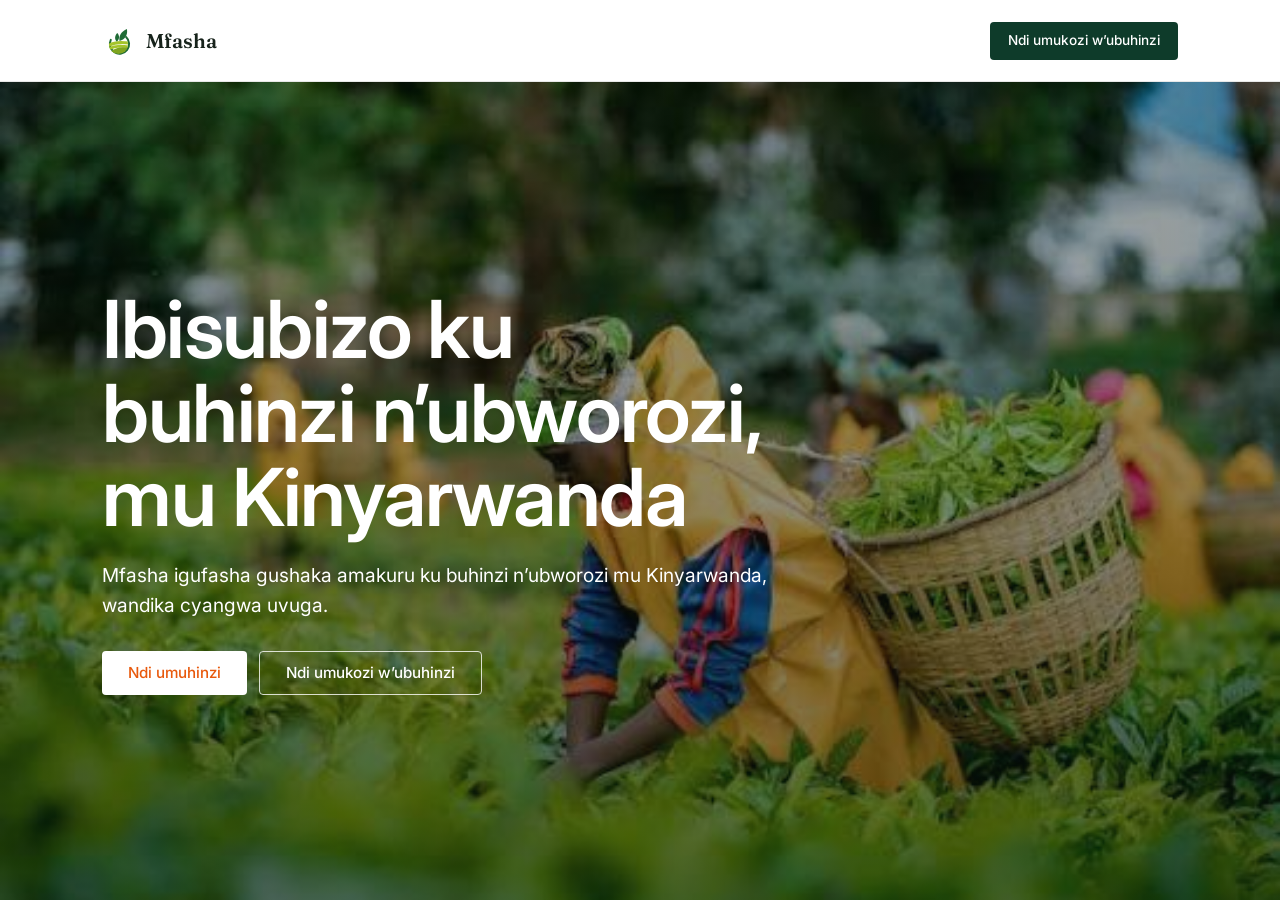
==== frontend/index.html @ 52a02fc7 "updating the ui for the app" ====
<!doctype html>
<html lang="rw">
<head>
<meta charset="utf-8">
<meta name="viewport" content="width=device-width, initial-scale=1, viewport-fit=cover">
<meta name="description" content="Mfasha igufasha gushaka amakuru ku buhinzi n’ubworozi mu Kinyarwanda, wandika cyangwa uvuga.">
<meta name="theme-color" content="#ffffff">
<title>Mfasha – Murakaza neza</title>
<link rel="icon" href="data:image/svg+xml,%3Csvg xmlns='http://www.w3.org/2000/svg' viewBox='0 0 64 64'%3E%3Crect width='64' height='64' rx='14' fill='%232E7D32'/%3E%3Cpath d='M32 14c-8 8-8 20 0 30 8-10 8-22 0-30z' fill='%23fff'/%3E%3C/svg%3E">
<link rel="preconnect" href="https://fonts.googleapis.com">
<link rel="preconnect" href="https://fonts.gstatic.com" crossorigin>
<link href="https://fonts.googleapis.com/css2?family=Fraunces:opsz,wght@9..144,500;9..144,600&family=Inter:wght@400;500;600&display=swap" rel="stylesheet">
<style>
  :root { --green: #1F6B35; --dark: #0E3B2A; --ink: #17231B; --serif: Fraunces, Georgia, serif; }
  *, *::before, *::after { box-sizing: border-box; }
  html, body { height: 100%; margin: 0; }
  body { display: flex; flex-direction: column; color: var(--ink); font: 400 16px/1.6 Inter, system-ui, -apple-system, "Segoe UI", Arial, sans-serif; -webkit-font-smoothing: antialiased; }
  a { color: inherit; text-decoration: none; }
  p, h1 { margin: 0; }
  :focus-visible { outline: 2px solid #A4C42B; outline-offset: 3px; }

  .nav { flex: none; height: 82px; padding: 0 clamp(20px, 8vw, 108px); display: flex; align-items: center; justify-content: space-between; gap: 16px; background: #fff; border-bottom: 1px solid #E8E8E8; }
  .brand { display: flex; align-items: center; gap: 10px; font-family: var(--serif); font-size: 1.25rem; font-weight: 600; }
  .brand svg { width: 34px; height: 34px; }
  .nav-btn { display: inline-flex; align-items: center; height: 38px; padding: 0 18px; border-radius: 4px; background: var(--dark); color: #fff; font-size: .85rem; font-weight: 500; transition: background .2s; }
  .nav-btn:hover { background: #0a2c1f; }

  .hero { flex: 1; min-height: 480px; display: flex; flex-direction: column; justify-content: center; padding: 40px clamp(20px, 8vw, 108px); color: #fff;
    background: linear-gradient(rgba(8, 20, 12, .35), rgba(8, 20, 12, .55)), #1d3a28 url(img/tea-picker.png) center 35% / cover no-repeat; }
  .hero h1 { max-width: 11em; font-size: clamp(2.6rem, 6.4vw, 5rem); font-weight: 600; line-height: 1.05; letter-spacing: -.02em; text-wrap: balance; }
  .hero p { max-width: 36em; margin-top: 22px; font-size: clamp(1rem, 1.6vw, 1.2rem); line-height: 1.55; }
  .cta { margin-top: 30px; display: flex; flex-wrap: wrap; gap: 12px; }
  .btn { display: inline-flex; align-items: center; height: 44px; padding: 0 26px; border-radius: 4px; font-size: .95rem; font-weight: 500; transition: background .2s, color .2s; }
  .btn.white { background: #fff; color: #E8590C; }
  .btn.white:hover { background: #fff3ea; }
  .btn.line { border: 1px solid rgba(255, 255, 255, .8); color: #fff; }
  .btn.line:hover { background: rgba(255, 255, 255, .15); }
  @media (max-width: 560px) { .nav { height: 68px; } .hero { min-height: 420px; } }
</style>
</head>
<body>
<noscript><p style="padding:12px;text-align:center;background:#FEF3C7">Mfasha ikenera JavaScript kugira ngo ikore.</p></noscript>

<header class="nav">
  <a class="brand" href="index.html" aria-label="Mfasha, urupapuro rwa mbere"><svg viewBox="0 0 120 120" aria-hidden="true"><use href="#logo-mark"/></svg><span translate="no">Mfasha</span></a>
  <a class="nav-btn" href="officer.html">Ndi umukozi w’ubuhinzi</a>
</header>

<main class="hero">
  <h1>Ibisubizo ku buhinzi n’ubworozi, mu Kinyarwanda</h1>
  <p>Mfasha igufasha gushaka amakuru ku buhinzi n’ubworozi mu Kinyarwanda, wandika cyangwa uvuga.</p>
  <div class="cta">
    <a class="btn white" href="chat.html">Ndi umuhinzi</a>
    <a class="btn line" href="officer.html">Ndi umukozi w’ubuhinzi</a>
  </div>
</main>

<svg width="0" height="0" style="position:absolute" aria-hidden="true" focusable="false">
  <defs>
    <symbol id="logo-mark" viewBox="0 0 120 120">
      <clipPath id="lg-clip"><circle cx="58" cy="72" r="34"/></clipPath>
      <path d="M31 56a34 34 0 1 0 54 -10" fill="none" stroke="#1F6B35" stroke-width="7" stroke-linecap="round"/>
      <g clip-path="url(#lg-clip)">
        <path d="M24 70q22-14 70-8v10q-40-6-70 8z" fill="#A4C42B"/>
        <path d="M24 82q26-14 70-6v10q-42-8-70 8z" fill="#A4C42B"/>
        <path d="M30 98q24-22 64-14v26H30z" fill="#7FA51F"/>
      </g>
      <path d="M52 62C44 56 44 42 54 32c9 9 8 24-2 30z" fill="#1F6B35"/>
      <path d="M62 60C58 44 68 26 88 18c4 22-8 38-26 42z" fill="#1F6B35"/>
    </symbol>
  </defs>
</svg>
</body>
</html>
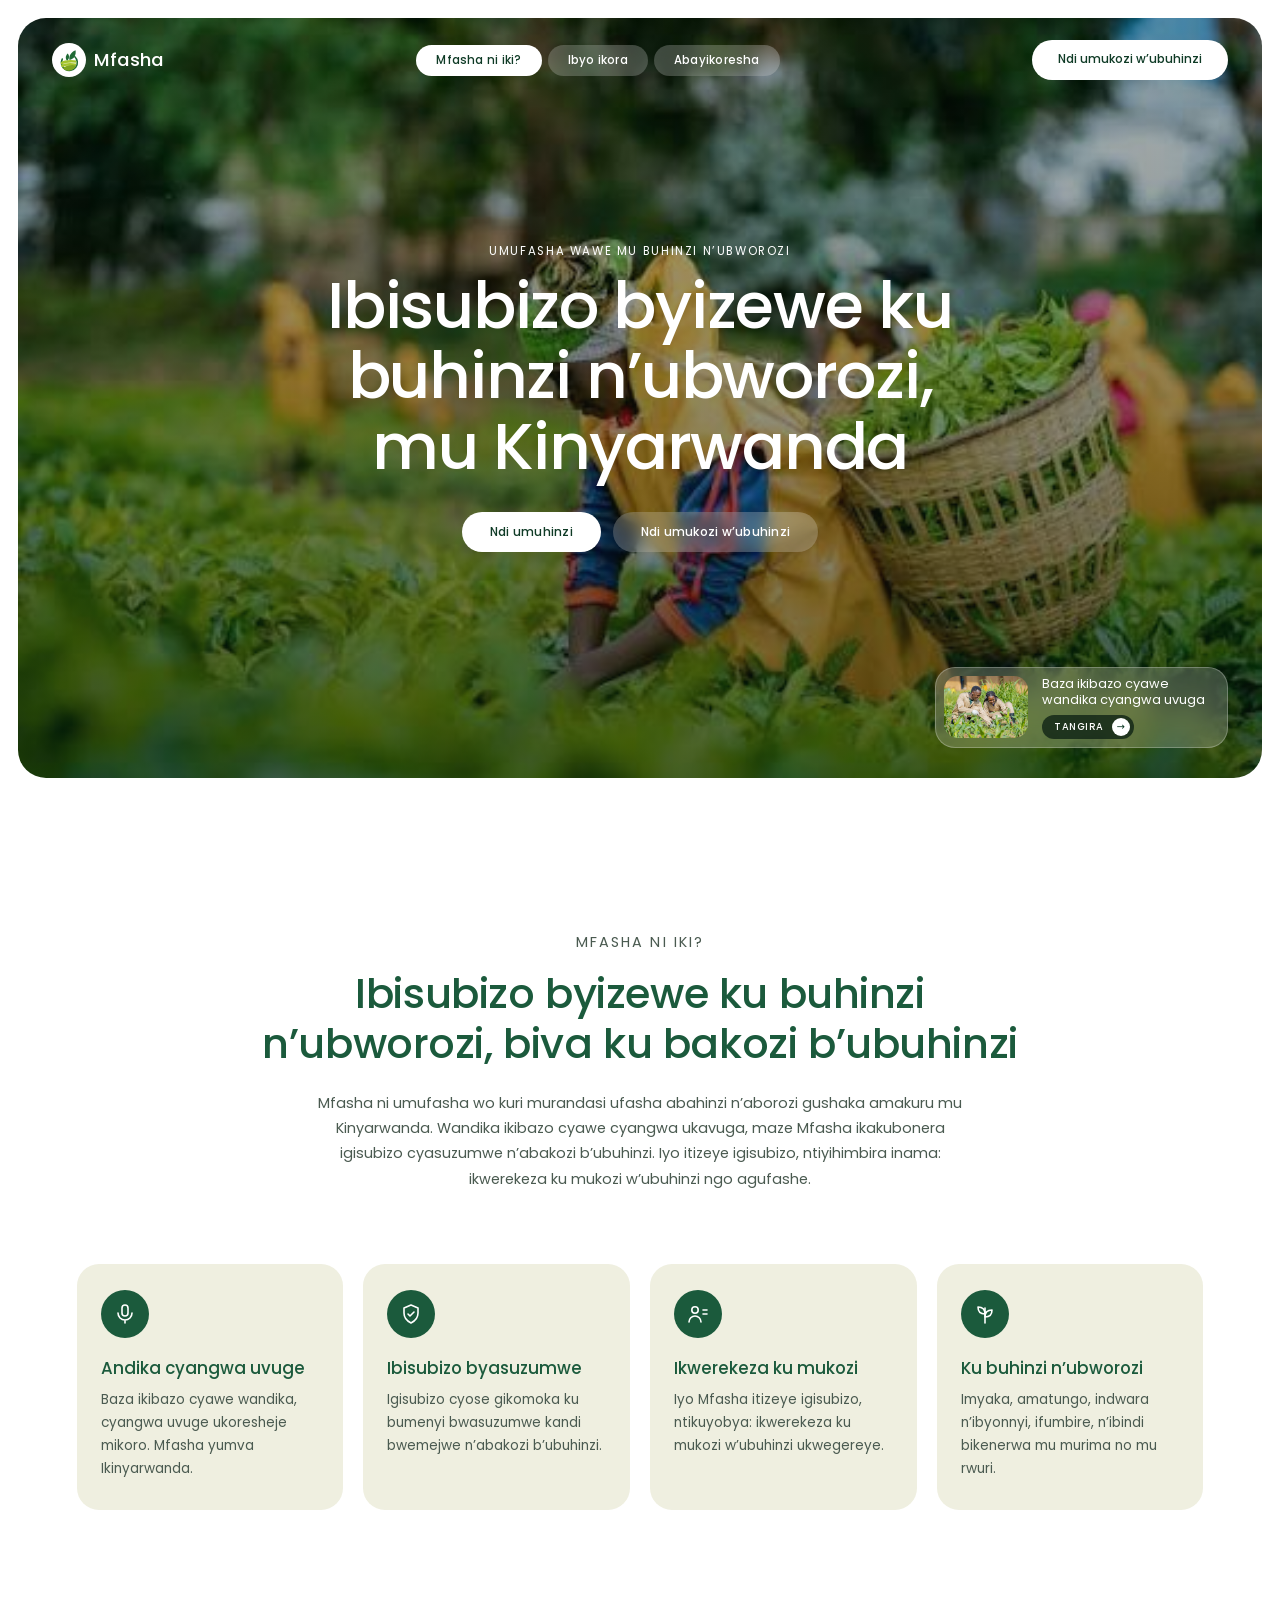
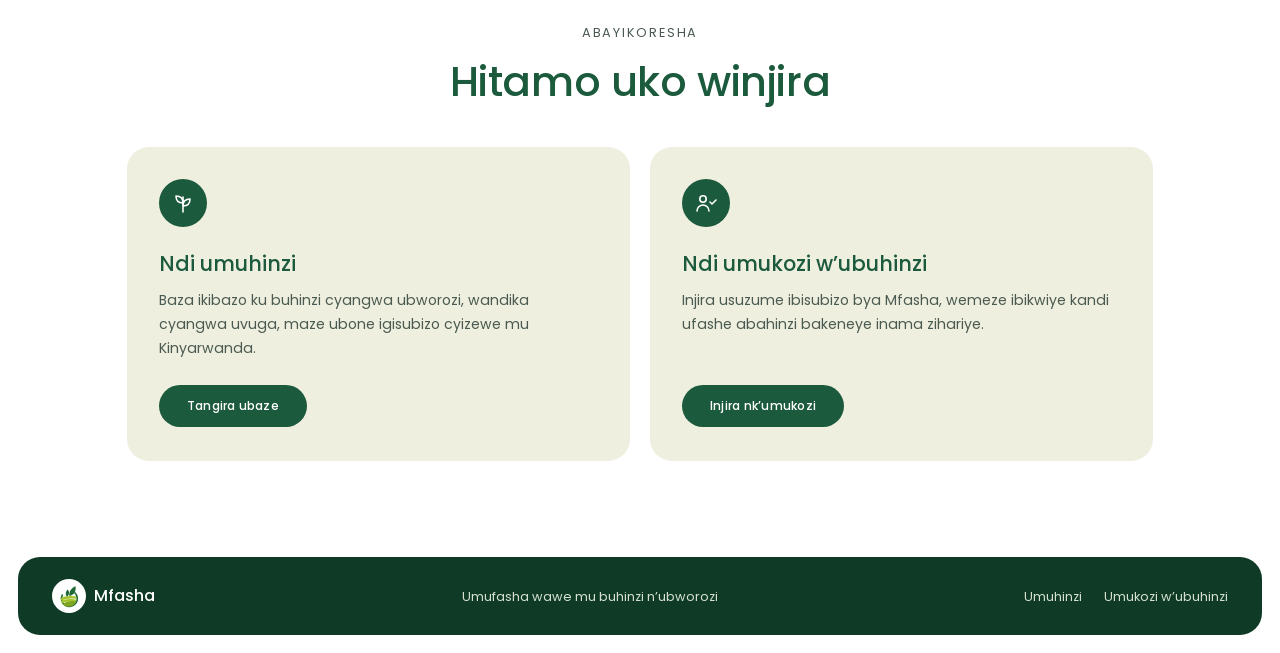
==== commit 1809ed3a: "minor changes" ====
--- a/frontend/index.html
+++ b/frontend/index.html
@@ -9,51 +9,210 @@
 <link rel="icon" href="data:image/svg+xml,%3Csvg xmlns='http://www.w3.org/2000/svg' viewBox='0 0 64 64'%3E%3Crect width='64' height='64' rx='14' fill='%232E7D32'/%3E%3Cpath d='M32 14c-8 8-8 20 0 30 8-10 8-22 0-30z' fill='%23fff'/%3E%3C/svg%3E">
 <link rel="preconnect" href="https://fonts.googleapis.com">
 <link rel="preconnect" href="https://fonts.gstatic.com" crossorigin>
-<link href="https://fonts.googleapis.com/css2?family=Fraunces:opsz,wght@9..144,500;9..144,600&family=Inter:wght@400;500;600&display=swap" rel="stylesheet">
+<link href="https://fonts.googleapis.com/css2?family=Poppins:wght@300;400;500;600&display=swap" rel="stylesheet">
 <style>
-  :root { --green: #1F6B35; --dark: #0E3B2A; --ink: #17231B; --serif: Fraunces, Georgia, serif; }
+  :root {
+    --forest: #1B5A3C;      /* headings, icon discs */
+    --deep: #0F3B26;
+    --lime: #A4C42B;
+    --cream: #EFEFE0;       /* card background, as in the reference */
+    --ink: #2B3A31;
+    --muted: #4A5A50;
+    --pad: clamp(10px, 1.6vw, 18px);
+    --ease: cubic-bezier(.2, .7, .2, 1);
+  }
   *, *::before, *::after { box-sizing: border-box; }
-  html, body { height: 100%; margin: 0; }
-  body { display: flex; flex-direction: column; color: var(--ink); font: 400 16px/1.6 Inter, system-ui, -apple-system, "Segoe UI", Arial, sans-serif; -webkit-font-smoothing: antialiased; }
+  html { scroll-behavior: smooth; scroll-padding-top: 24px; }
+  body { margin: 0; background: #fff; color: var(--ink); font: 400 16px/1.65 Poppins, system-ui, -apple-system, "Segoe UI", Arial, sans-serif; -webkit-font-smoothing: antialiased; }
   a { color: inherit; text-decoration: none; }
-  p, h1 { margin: 0; }
-  :focus-visible { outline: 2px solid #A4C42B; outline-offset: 3px; }
-
-  .nav { flex: none; height: 82px; padding: 0 clamp(20px, 8vw, 108px); display: flex; align-items: center; justify-content: space-between; gap: 16px; background: #fff; border-bottom: 1px solid #E8E8E8; }
-  .brand { display: flex; align-items: center; gap: 10px; font-family: var(--serif); font-size: 1.25rem; font-weight: 600; }
-  .brand svg { width: 34px; height: 34px; }
-  .nav-btn { display: inline-flex; align-items: center; height: 38px; padding: 0 18px; border-radius: 4px; background: var(--dark); color: #fff; font-size: .85rem; font-weight: 500; transition: background .2s; }
-  .nav-btn:hover { background: #0a2c1f; }
-
-  .hero { flex: 1; min-height: 480px; display: flex; flex-direction: column; justify-content: center; padding: 40px clamp(20px, 8vw, 108px); color: #fff;
-    background: linear-gradient(rgba(8, 20, 12, .35), rgba(8, 20, 12, .55)), #1d3a28 url(img/tea-picker.png) center 35% / cover no-repeat; }
-  .hero h1 { max-width: 11em; font-size: clamp(2.6rem, 6.4vw, 5rem); font-weight: 600; line-height: 1.05; letter-spacing: -.02em; text-wrap: balance; }
-  .hero p { max-width: 36em; margin-top: 22px; font-size: clamp(1rem, 1.6vw, 1.2rem); line-height: 1.55; }
-  .cta { margin-top: 30px; display: flex; flex-wrap: wrap; gap: 12px; }
-  .btn { display: inline-flex; align-items: center; height: 44px; padding: 0 26px; border-radius: 4px; font-size: .95rem; font-weight: 500; transition: background .2s, color .2s; }
-  .btn.white { background: #fff; color: #E8590C; }
-  .btn.white:hover { background: #fff3ea; }
-  .btn.line { border: 1px solid rgba(255, 255, 255, .8); color: #fff; }
-  .btn.line:hover { background: rgba(255, 255, 255, .15); }
-  @media (max-width: 560px) { .nav { height: 68px; } .hero { min-height: 420px; } }
+  h1, h2, h3, p { margin: 0; }
+  :focus-visible { outline: 2px solid var(--lime); outline-offset: 3px; }
+
+  /* ---------- Hero: one big rounded photo card ---------- */
+  .hero {
+    position: relative; margin: var(--pad); min-height: min(86vh, 760px);
+    display: flex; flex-direction: column; border-radius: 28px; overflow: hidden; color: #fff;
+    background:
+      linear-gradient(rgba(6, 22, 12, .30), rgba(6, 22, 12, .58)),
+      #1d3a28 url(img/tea-picker.png) center 28% / cover no-repeat;
+  }
+
+  /* Pill navigation */
+  .nav { display: flex; align-items: center; justify-content: space-between; gap: 16px; padding: 22px clamp(18px, 3vw, 34px) 0; }
+  .brand { display: flex; align-items: center; gap: 8px; font-size: 1.15rem; font-weight: 500; }
+  .brand svg { width: 34px; height: 34px; background: #fff; border-radius: 50%; padding: 3px; }
+  .pills { display: flex; gap: 6px; padding: 0; margin: 0; list-style: none; }
+  .pills a {
+    display: block; padding: 6px 20px; border-radius: 999px; font-size: .72rem; font-weight: 500; letter-spacing: .02em;
+    background: rgba(255, 255, 255, .22); backdrop-filter: blur(8px); -webkit-backdrop-filter: blur(8px);
+    transition: background .2s;
+  }
+  .pills a:hover { background: rgba(255, 255, 255, .38); }
+  .pills a.on { background: #fff; color: var(--deep); }
+  .nav-cta {
+    display: inline-flex; align-items: center; height: 40px; padding: 0 26px; border-radius: 999px;
+    background: #fff; color: var(--deep); font-size: .74rem; font-weight: 500; transition: background .2s;
+  }
+  .nav-cta:hover { background: #e9f2dc; }
+
+  /* Hero text */
+  .hero-body { flex: 1; display: flex; flex-direction: column; align-items: center; justify-content: center; text-align: center; padding: 56px clamp(20px, 6vw, 80px) 120px; }
+  .eyebrow { font-size: .72rem; font-weight: 400; letter-spacing: .14em; text-transform: uppercase; }
+  .hero h1 { max-width: 14em; margin-top: 10px; font-size: clamp(2.2rem, 5.2vw, 4rem); font-weight: 500; line-height: 1.1; letter-spacing: -.02em; text-wrap: balance; }
+  .cta { display: flex; flex-wrap: wrap; justify-content: center; gap: 12px; margin-top: 30px; }
+  .btn {
+    display: inline-flex; align-items: center; height: 40px; padding: 0 28px; border-radius: 999px;
+    font-size: .75rem; font-weight: 500; letter-spacing: .02em; transition: background .2s, transform .2s var(--ease);
+  }
+  .btn:active { transform: scale(.97); }
+  .btn.white { background: #fff; color: var(--deep); }
+  .btn.white:hover { background: #e9f2dc; }
+  .btn.glass { background: rgba(255, 255, 255, .22); backdrop-filter: blur(8px); -webkit-backdrop-filter: blur(8px); }
+  .btn.glass:hover { background: rgba(255, 255, 255, .38); }
+
+  /* Little glass card, bottom right */
+  .peek {
+    position: absolute; right: clamp(16px, 3vw, 34px); bottom: clamp(16px, 3vw, 30px);
+    display: flex; align-items: center; gap: 14px; padding: 8px 22px 8px 8px; border-radius: 20px;
+    background: rgba(255, 255, 255, .20); backdrop-filter: blur(12px); -webkit-backdrop-filter: blur(12px);
+    border: 1px solid rgba(255, 255, 255, .25); transition: background .2s;
+  }
+  .peek:hover { background: rgba(255, 255, 255, .32); }
+  .peek img { width: 84px; height: 62px; object-fit: cover; border-radius: 14px; }
+  .peek span { display: block; font-size: .8rem; line-height: 1.3; }
+  .peek b { display: inline-flex; align-items: center; gap: 8px; margin-top: 6px; padding: 3px 4px 3px 12px; border-radius: 999px; background: rgba(10, 30, 18, .75); font-size: .6rem; font-weight: 500; letter-spacing: .06em; text-transform: uppercase; }
+  .peek b i { display: grid; place-items: center; width: 18px; height: 18px; border-radius: 50%; background: #fff; color: var(--deep); font-style: normal; font-size: .62rem; }
+
+  /* ---------- About (white part) ---------- */
+  .section { padding: clamp(64px, 9vw, 112px) clamp(20px, 6vw, 80px) 0; }
+  .about { max-width: 760px; margin: 0 auto; text-align: center; }
+  .label { font-size: .8rem; font-weight: 400; letter-spacing: .14em; text-transform: uppercase; color: var(--muted); }
+  .about h2, .users h2 { margin-top: 14px; color: var(--forest); font-size: clamp(1.8rem, 3.6vw, 2.6rem); font-weight: 500; line-height: 1.2; letter-spacing: -.01em; text-wrap: balance; }
+  .about p { max-width: 660px; margin: 22px auto 0; font-size: .9rem; line-height: 1.75; color: var(--muted); }
+
+  .cards { display: grid; grid-template-columns: repeat(4, 1fr); gap: 20px; max-width: 1180px; margin: clamp(48px, 6vw, 72px) auto 0; padding: 0; list-style: none; }
+  .card { padding: 26px 24px 30px; border-radius: 22px; background: var(--cream); }
+  .disc { display: grid; place-items: center; width: 48px; height: 48px; border-radius: 50%; background: var(--forest); }
+  .disc svg { width: 24px; height: 24px; fill: none; stroke: #fff; stroke-width: 1.6; stroke-linecap: round; stroke-linejoin: round; }
+  .card h3 { margin-top: 20px; color: var(--forest); font-size: 1.05rem; font-weight: 500; line-height: 1.3; }
+  .card p { margin-top: 8px; font-size: .85rem; line-height: 1.7; color: var(--muted); }
+
+  /* ---------- Who is it for ---------- */
+  .users { max-width: 1180px; margin: 0 auto; text-align: center; }
+  .roles { display: grid; grid-template-columns: repeat(2, 1fr); gap: 20px; margin-top: 40px; text-align: left; }
+  .role { display: flex; flex-direction: column; align-items: flex-start; padding: 32px 32px 34px; border-radius: 22px; background: var(--cream); }
+  .role h3 { margin-top: 20px; color: var(--forest); font-size: 1.3rem; font-weight: 500; }
+  .role p { margin: 8px 0 24px; font-size: .88rem; line-height: 1.7; color: var(--muted); }
+  .role .btn { margin-top: auto; height: 42px; background: var(--forest); color: #fff; }
+  .role .btn:hover { background: var(--deep); }
+
+  /* ---------- Footer ---------- */
+  .foot { display: flex; align-items: center; justify-content: space-between; flex-wrap: wrap; gap: 12px; margin: clamp(64px, 8vw, 96px) var(--pad) var(--pad); padding: 22px clamp(20px, 3vw, 34px); border-radius: 22px; background: var(--deep); color: #d5e0d0; font-size: .8rem; }
+  .foot .brand { color: #fff; font-size: 1rem; }
+  .foot nav { display: flex; gap: 22px; }
+  .foot a:hover { color: #fff; }
+
+  /* ---------- Small screens ---------- */
+  @media (max-width: 960px) {
+    .cards { grid-template-columns: repeat(2, 1fr); }
+    .pills { display: none; }
+  }
+  @media (max-width: 640px) {
+    .hero { border-radius: 22px; min-height: 620px; }
+    .nav-cta { height: 36px; padding: 0 16px; font-size: .68rem; }
+    .hero-body { padding-bottom: 150px; }
+    .peek { left: 14px; right: 14px; }
+    .cards, .roles { grid-template-columns: 1fr; }
+  }
+  @media (prefers-reduced-motion: reduce) { * { transition: none !important; scroll-behavior: auto !important; } }
 </style>
 </head>
 <body>
 <noscript><p style="padding:12px;text-align:center;background:#FEF3C7">Mfasha ikenera JavaScript kugira ngo ikore.</p></noscript>
 
-<header class="nav">
-  <a class="brand" href="index.html" aria-label="Mfasha, urupapuro rwa mbere"><svg viewBox="0 0 120 120" aria-hidden="true"><use href="#logo-mark"/></svg><span translate="no">Mfasha</span></a>
-  <a class="nav-btn" href="officer.html">Ndi umukozi w’ubuhinzi</a>
+<header class="hero" id="top">
+  <div class="nav">
+    <a class="brand" href="index.html" aria-label="Mfasha, urupapuro rwa mbere"><svg viewBox="0 0 120 120" aria-hidden="true"><use href="#logo-mark"/></svg><span translate="no">Mfasha</span></a>
+    <ul class="pills">
+      <li><a class="on" href="#about">Mfasha ni iki?</a></li>
+      <li><a href="#ibyo-ikora">Ibyo ikora</a></li>
+      <li><a href="#abayikoresha">Abayikoresha</a></li>
+    </ul>
+    <a class="nav-cta" href="officer.html">Ndi umukozi w’ubuhinzi</a>
+  </div>
+
+  <div class="hero-body">
+    <p class="eyebrow">Umufasha wawe mu buhinzi n’ubworozi</p>
+    <h1>Ibisubizo byizewe ku buhinzi n’ubworozi, mu Kinyarwanda</h1>
+    <div class="cta">
+      <a class="btn white" href="chat.html">Ndi umuhinzi</a>
+      <a class="btn glass" href="officer.html">Ndi umukozi w’ubuhinzi</a>
+    </div>
+  </div>
+
+  <a class="peek" href="chat.html" aria-label="Tangira ubaze ikibazo cyawe">
+    <img src="img/field-team.png" width="678" height="452" alt="">
+    <span>Baza ikibazo cyawe<br>wandika cyangwa uvuga<br><b>Tangira <i aria-hidden="true">→</i></b></span>
+  </a>
 </header>
 
-<main class="hero">
-  <h1>Ibisubizo ku buhinzi n’ubworozi, mu Kinyarwanda</h1>
-  <p>Mfasha igufasha gushaka amakuru ku buhinzi n’ubworozi mu Kinyarwanda, wandika cyangwa uvuga.</p>
-  <div class="cta">
-    <a class="btn white" href="chat.html">Ndi umuhinzi</a>
-    <a class="btn line" href="officer.html">Ndi umukozi w’ubuhinzi</a>
-  </div>
+<main>
+  <section class="section" id="about">
+    <div class="about">
+      <p class="label">Mfasha ni iki?</p>
+      <h2>Ibisubizo byizewe ku buhinzi n’ubworozi, biva ku bakozi b’ubuhinzi</h2>
+      <p>Mfasha ni umufasha wo kuri murandasi ufasha abahinzi n’aborozi gushaka amakuru mu Kinyarwanda. Wandika ikibazo cyawe cyangwa ukavuga, maze Mfasha ikakubonera igisubizo cyasuzumwe n’abakozi b’ubuhinzi. Iyo itizeye igisubizo, ntiyihimbira inama: ikwerekeza ku mukozi w’ubuhinzi ngo agufashe.</p>
+    </div>
+
+    <ul class="cards" id="ibyo-ikora">
+      <li class="card">
+        <span class="disc"><svg viewBox="0 0 24 24" aria-hidden="true"><rect x="9" y="3" width="6" height="11" rx="3"/><path d="M5 11a7 7 0 0 0 14 0M12 18v3"/></svg></span>
+        <h3>Andika cyangwa uvuge</h3>
+        <p>Baza ikibazo cyawe wandika, cyangwa uvuge ukoresheje mikoro. Mfasha yumva Ikinyarwanda.</p>
+      </li>
+      <li class="card">
+        <span class="disc"><svg viewBox="0 0 24 24" aria-hidden="true"><path d="M12 3l7 3v5c0 4.5-3 8-7 10-4-2-7-5.500-7-10V6z"/><path d="M9 12l2 2 4-4"/></svg></span>
+        <h3>Ibisubizo byasuzumwe</h3>
+        <p>Igisubizo cyose gikomoka ku bumenyi bwasuzumwe kandi bwemejwe n’abakozi b’ubuhinzi.</p>
+      </li>
+      <li class="card">
+        <span class="disc"><svg viewBox="0 0 24 24" aria-hidden="true"><circle cx="9" cy="8" r="3.200"/><path d="M3 20c0-3.300 2.700-6 6-6s6 2.700 6 6"/><path d="M17 8h4M17 12h4"/></svg></span>
+        <h3>Ikwerekeza ku mukozi</h3>
+        <p>Iyo Mfasha itizeye igisubizo, ntikuyobya: ikwerekeza ku mukozi w’ubuhinzi ukwegereye.</p>
+      </li>
+      <li class="card">
+        <span class="disc"><svg viewBox="0 0 24 24" aria-hidden="true"><path d="M12 21c0-7 0-10 0-15"/><path d="M12 12C7 12 5 9 5 5c4 0 7 2 7 7zM12 15c5 0 7-3 7-7-4 0-7 2-7 7z"/></svg></span>
+        <h3>Ku buhinzi n’ubworozi</h3>
+        <p>Imyaka, amatungo, indwara n’ibyonnyi, ifumbire, n’ibindi bikenerwa mu murima no mu rwuri.</p>
+      </li>
+    </ul>
+  </section>
+
+  <section class="section users" id="abayikoresha">
+    <p class="label">Abayikoresha</p>
+    <h2>Hitamo uko winjira</h2>
+    <div class="roles">
+      <article class="role">
+        <span class="disc"><svg viewBox="0 0 24 24" aria-hidden="true"><path d="M12 21c0-7 0-10 0-15"/><path d="M12 12C7 12 5 9 5 5c4 0 7 2 7 7zM12 15c5 0 7-3 7-7-4 0-7 2-7 7z"/></svg></span>
+        <h3>Ndi umuhinzi</h3>
+        <p>Baza ikibazo ku buhinzi cyangwa ubworozi, wandika cyangwa uvuga, maze ubone igisubizo cyizewe mu Kinyarwanda.</p>
+        <a class="btn" href="chat.html">Tangira ubaze</a>
+      </article>
+      <article class="role">
+        <span class="disc"><svg viewBox="0 0 24 24" aria-hidden="true"><circle cx="9" cy="8" r="3.200"/><path d="M3 20c0-3.300 2.700-6 6-6s6 2.700 6 6"/><path d="M16 11l2 2 4-4"/></svg></span>
+        <h3>Ndi umukozi w’ubuhinzi</h3>
+        <p>Injira usuzume ibisubizo bya Mfasha, wemeze ibikwiye kandi ufashe abahinzi bakeneye inama zihariye.</p>
+        <a class="btn" href="officer.html">Injira nk’umukozi</a>
+      </article>
+    </div>
+  </section>
 </main>
+
+<footer class="foot">
+  <a class="brand" href="#top"><svg viewBox="0 0 120 120" aria-hidden="true"><use href="#logo-mark"/></svg><span translate="no">Mfasha</span></a>
+  <span>Umufasha wawe mu buhinzi n’ubworozi</span>
+  <nav><a href="chat.html">Umuhinzi</a><a href="officer.html">Umukozi w’ubuhinzi</a></nav>
+</footer>
 
 <svg width="0" height="0" style="position:absolute" aria-hidden="true" focusable="false">
   <defs>
@@ -71,4 +230,4 @@
   </defs>
 </svg>
 </body>
-</html>+</html>
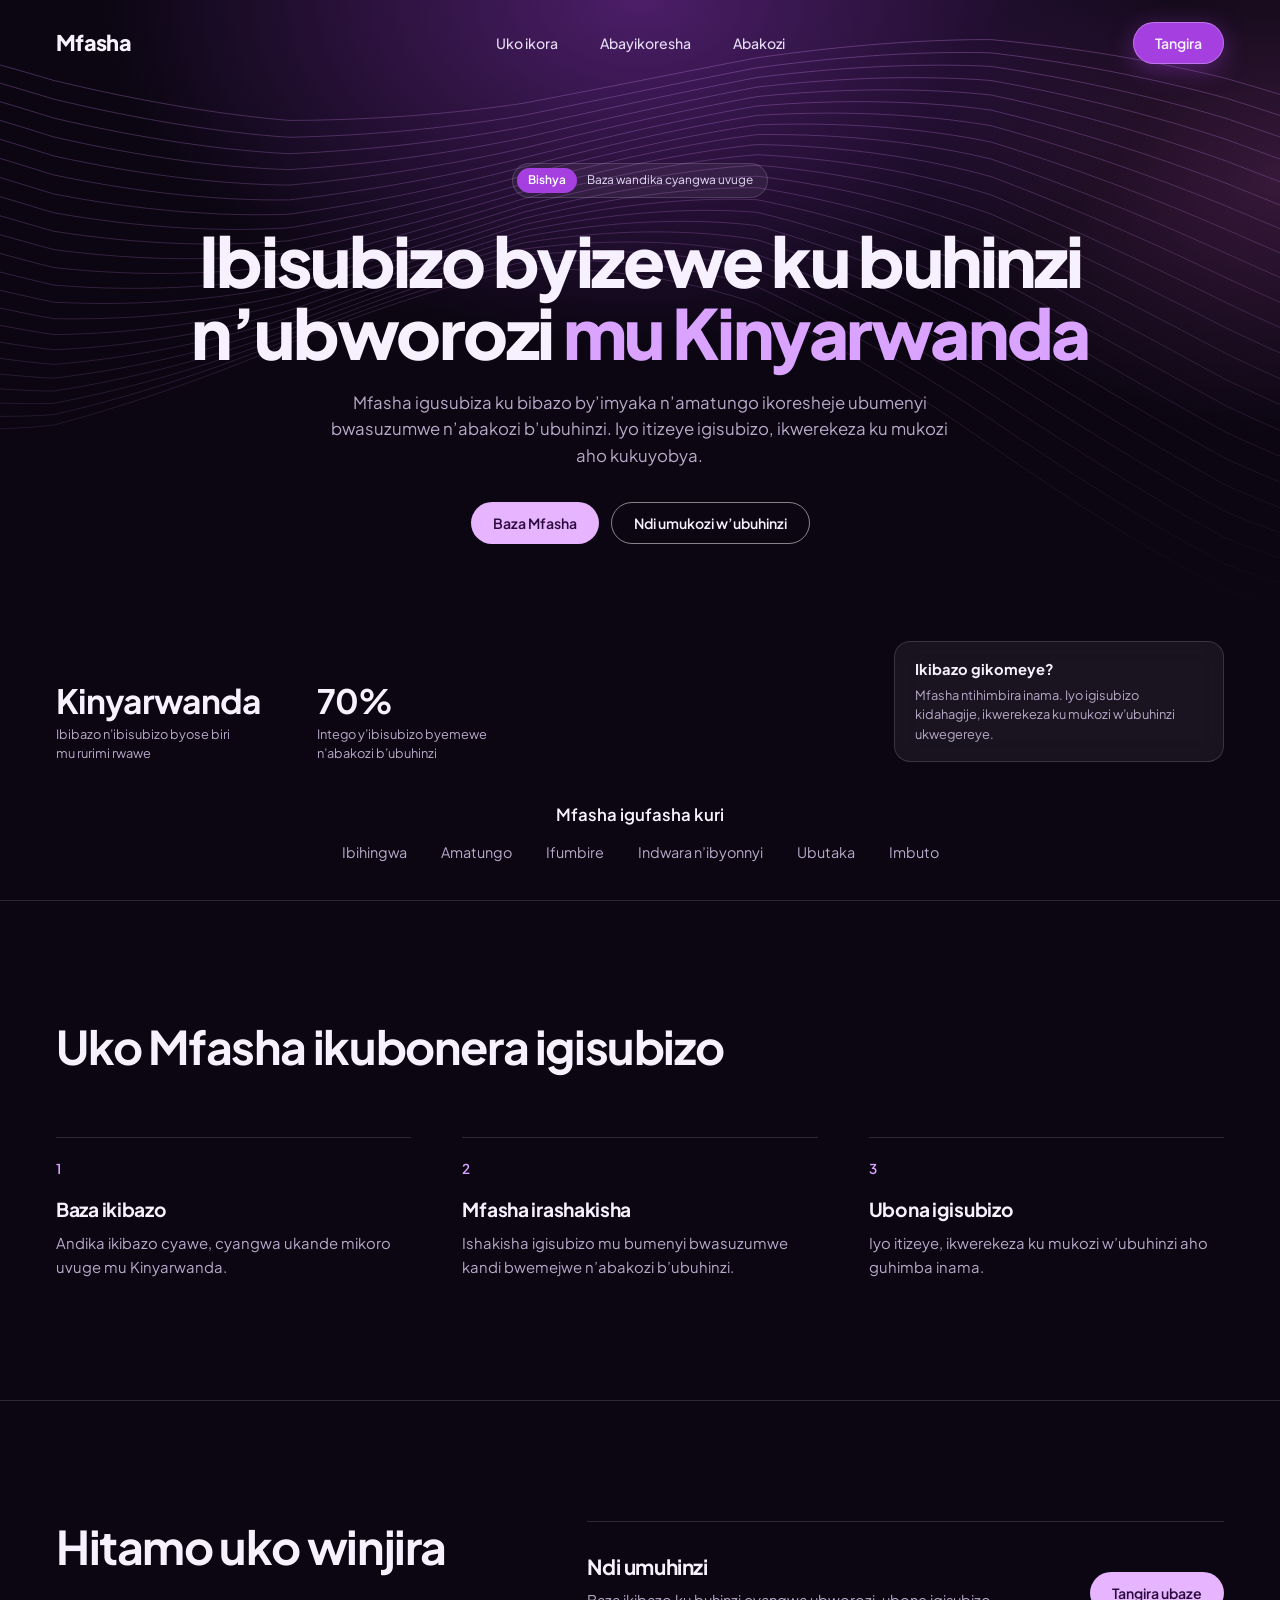
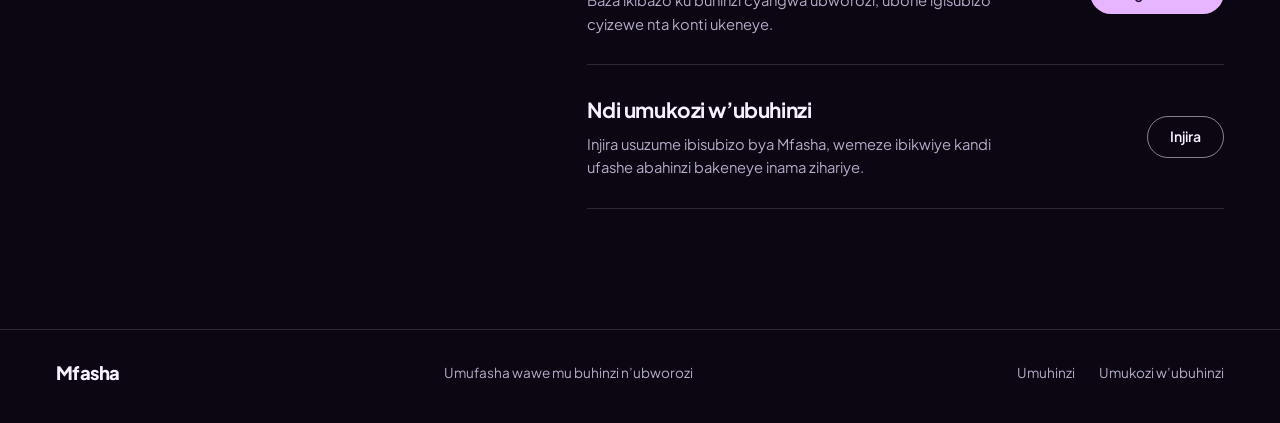
==== commit 3d5d31a1: "style(frontend): refine chatbot layout and visual assets" ====
--- a/frontend/index.html
+++ b/frontend/index.html
@@ -4,230 +4,264 @@
 <meta charset="utf-8">
 <meta name="viewport" content="width=device-width, initial-scale=1, viewport-fit=cover">
 <meta name="description" content="Mfasha igufasha gushaka amakuru ku buhinzi n’ubworozi mu Kinyarwanda, wandika cyangwa uvuga.">
-<meta name="theme-color" content="#ffffff">
-<title>Mfasha – Murakaza neza</title>
-<link rel="icon" href="data:image/svg+xml,%3Csvg xmlns='http://www.w3.org/2000/svg' viewBox='0 0 64 64'%3E%3Crect width='64' height='64' rx='14' fill='%232E7D32'/%3E%3Cpath d='M32 14c-8 8-8 20 0 30 8-10 8-22 0-30z' fill='%23fff'/%3E%3C/svg%3E">
+<meta name="theme-color" content="#0b0612">
+<title>Mfasha – Umufasha wawe mu buhinzi n’ubworozi</title>
+<link rel="icon" href="data:image/svg+xml,%3Csvg xmlns='http://www.w3.org/2000/svg' viewBox='0 0 64 64'%3E%3Crect width='64' height='64' rx='16' fill='%230b0612'/%3E%3Ctext x='32' y='44' font-family='Arial' font-size='36' font-weight='700' text-anchor='middle' fill='%23d9a3ff'%3EM%3C/text%3E%3C/svg%3E">
 <link rel="preconnect" href="https://fonts.googleapis.com">
 <link rel="preconnect" href="https://fonts.gstatic.com" crossorigin>
-<link href="https://fonts.googleapis.com/css2?family=Poppins:wght@300;400;500;600&display=swap" rel="stylesheet">
+<link href="https://fonts.googleapis.com/css2?family=Plus+Jakarta+Sans:wght@400;500;600;700;800&display=swap" rel="stylesheet">
 <style>
   :root {
-    --forest: #1B5A3C;      /* headings, icon discs */
-    --deep: #0F3B26;
-    --lime: #A4C42B;
-    --cream: #EFEFE0;       /* card background, as in the reference */
-    --ink: #2B3A31;
-    --muted: #4A5A50;
-    --pad: clamp(10px, 1.6vw, 18px);
-    --ease: cubic-bezier(.2, .7, .2, 1);
+    --bg: #0b0612;
+    --ink: #f6f0ff;
+    --muted: #b7aac9;
+    --line: rgba(255, 255, 255, .14);
+    --violet: #a63fe0;
+    --lilac: #d9a3ff;
+    --pink: #e7b4ff;
+    --glass: rgba(255, 255, 255, .06);
+    --wrap: 1180px;
+    --gutter: clamp(20px, 5vw, 56px);
   }
   *, *::before, *::after { box-sizing: border-box; }
-  html { scroll-behavior: smooth; scroll-padding-top: 24px; }
-  body { margin: 0; background: #fff; color: var(--ink); font: 400 16px/1.65 Poppins, system-ui, -apple-system, "Segoe UI", Arial, sans-serif; -webkit-font-smoothing: antialiased; }
+  html { scroll-behavior: smooth; scroll-padding-top: 90px; }
+  body {
+    margin: 0; background: var(--bg); color: var(--ink);
+    font: 400 16px/1.6 "Plus Jakarta Sans", system-ui, -apple-system, "Segoe UI", Arial, sans-serif;
+    -webkit-font-smoothing: antialiased;
+  }
   a { color: inherit; text-decoration: none; }
-  h1, h2, h3, p { margin: 0; }
-  :focus-visible { outline: 2px solid var(--lime); outline-offset: 3px; }
-
-  /* ---------- Hero: one big rounded photo card ---------- */
+  h1, h2, h3, p, ul, ol { margin: 0; padding: 0; }
+  ul, ol { list-style: none; }
+  :focus-visible { outline: 2px solid var(--lilac); outline-offset: 3px; border-radius: 6px; }
+
+  /* ---------- Hero ---------- */
   .hero {
-    position: relative; margin: var(--pad); min-height: min(86vh, 760px);
-    display: flex; flex-direction: column; border-radius: 28px; overflow: hidden; color: #fff;
+    position: relative; isolation: isolate; overflow: hidden;
+    min-height: 100vh; min-height: 100svh;
+    display: flex; flex-direction: column;
     background:
-      linear-gradient(rgba(6, 22, 12, .30), rgba(6, 22, 12, .58)),
-      #1d3a28 url(img/tea-picker.png) center 28% / cover no-repeat;
-  }
-
-  /* Pill navigation */
-  .nav { display: flex; align-items: center; justify-content: space-between; gap: 16px; padding: 22px clamp(18px, 3vw, 34px) 0; }
-  .brand { display: flex; align-items: center; gap: 8px; font-size: 1.15rem; font-weight: 500; }
-  .brand svg { width: 34px; height: 34px; background: #fff; border-radius: 50%; padding: 3px; }
-  .pills { display: flex; gap: 6px; padding: 0; margin: 0; list-style: none; }
-  .pills a {
-    display: block; padding: 6px 20px; border-radius: 999px; font-size: .72rem; font-weight: 500; letter-spacing: .02em;
-    background: rgba(255, 255, 255, .22); backdrop-filter: blur(8px); -webkit-backdrop-filter: blur(8px);
-    transition: background .2s;
-  }
-  .pills a:hover { background: rgba(255, 255, 255, .38); }
-  .pills a.on { background: #fff; color: var(--deep); }
-  .nav-cta {
-    display: inline-flex; align-items: center; height: 40px; padding: 0 26px; border-radius: 999px;
-    background: #fff; color: var(--deep); font-size: .74rem; font-weight: 500; transition: background .2s;
-  }
-  .nav-cta:hover { background: #e9f2dc; }
-
-  /* Hero text */
-  .hero-body { flex: 1; display: flex; flex-direction: column; align-items: center; justify-content: center; text-align: center; padding: 56px clamp(20px, 6vw, 80px) 120px; }
-  .eyebrow { font-size: .72rem; font-weight: 400; letter-spacing: .14em; text-transform: uppercase; }
-  .hero h1 { max-width: 14em; margin-top: 10px; font-size: clamp(2.2rem, 5.2vw, 4rem); font-weight: 500; line-height: 1.1; letter-spacing: -.02em; text-wrap: balance; }
-  .cta { display: flex; flex-wrap: wrap; justify-content: center; gap: 12px; margin-top: 30px; }
-  .btn {
-    display: inline-flex; align-items: center; height: 40px; padding: 0 28px; border-radius: 999px;
-    font-size: .75rem; font-weight: 500; letter-spacing: .02em; transition: background .2s, transform .2s var(--ease);
-  }
-  .btn:active { transform: scale(.97); }
-  .btn.white { background: #fff; color: var(--deep); }
-  .btn.white:hover { background: #e9f2dc; }
-  .btn.glass { background: rgba(255, 255, 255, .22); backdrop-filter: blur(8px); -webkit-backdrop-filter: blur(8px); }
-  .btn.glass:hover { background: rgba(255, 255, 255, .38); }
-
-  /* Little glass card, bottom right */
-  .peek {
-    position: absolute; right: clamp(16px, 3vw, 34px); bottom: clamp(16px, 3vw, 30px);
-    display: flex; align-items: center; gap: 14px; padding: 8px 22px 8px 8px; border-radius: 20px;
-    background: rgba(255, 255, 255, .20); backdrop-filter: blur(12px); -webkit-backdrop-filter: blur(12px);
-    border: 1px solid rgba(255, 255, 255, .25); transition: background .2s;
-  }
-  .peek:hover { background: rgba(255, 255, 255, .32); }
-  .peek img { width: 84px; height: 62px; object-fit: cover; border-radius: 14px; }
-  .peek span { display: block; font-size: .8rem; line-height: 1.3; }
-  .peek b { display: inline-flex; align-items: center; gap: 8px; margin-top: 6px; padding: 3px 4px 3px 12px; border-radius: 999px; background: rgba(10, 30, 18, .75); font-size: .6rem; font-weight: 500; letter-spacing: .06em; text-transform: uppercase; }
-  .peek b i { display: grid; place-items: center; width: 18px; height: 18px; border-radius: 50%; background: #fff; color: var(--deep); font-style: normal; font-size: .62rem; }
-
-  /* ---------- About (white part) ---------- */
-  .section { padding: clamp(64px, 9vw, 112px) clamp(20px, 6vw, 80px) 0; }
-  .about { max-width: 760px; margin: 0 auto; text-align: center; }
-  .label { font-size: .8rem; font-weight: 400; letter-spacing: .14em; text-transform: uppercase; color: var(--muted); }
-  .about h2, .users h2 { margin-top: 14px; color: var(--forest); font-size: clamp(1.8rem, 3.6vw, 2.6rem); font-weight: 500; line-height: 1.2; letter-spacing: -.01em; text-wrap: balance; }
-  .about p { max-width: 660px; margin: 22px auto 0; font-size: .9rem; line-height: 1.75; color: var(--muted); }
-
-  .cards { display: grid; grid-template-columns: repeat(4, 1fr); gap: 20px; max-width: 1180px; margin: clamp(48px, 6vw, 72px) auto 0; padding: 0; list-style: none; }
-  .card { padding: 26px 24px 30px; border-radius: 22px; background: var(--cream); }
-  .disc { display: grid; place-items: center; width: 48px; height: 48px; border-radius: 50%; background: var(--forest); }
-  .disc svg { width: 24px; height: 24px; fill: none; stroke: #fff; stroke-width: 1.6; stroke-linecap: round; stroke-linejoin: round; }
-  .card h3 { margin-top: 20px; color: var(--forest); font-size: 1.05rem; font-weight: 500; line-height: 1.3; }
-  .card p { margin-top: 8px; font-size: .85rem; line-height: 1.7; color: var(--muted); }
-
-  /* ---------- Who is it for ---------- */
-  .users { max-width: 1180px; margin: 0 auto; text-align: center; }
-  .roles { display: grid; grid-template-columns: repeat(2, 1fr); gap: 20px; margin-top: 40px; text-align: left; }
-  .role { display: flex; flex-direction: column; align-items: flex-start; padding: 32px 32px 34px; border-radius: 22px; background: var(--cream); }
-  .role h3 { margin-top: 20px; color: var(--forest); font-size: 1.3rem; font-weight: 500; }
-  .role p { margin: 8px 0 24px; font-size: .88rem; line-height: 1.7; color: var(--muted); }
-  .role .btn { margin-top: auto; height: 42px; background: var(--forest); color: #fff; }
-  .role .btn:hover { background: var(--deep); }
+      radial-gradient(60% 55% at 50% 0%, rgba(166, 63, 224, .42), transparent 70%),
+      radial-gradient(40% 40% at 100% 20%, rgba(214, 90, 200, .22), transparent 70%),
+      var(--bg);
+  }
+  .lines {
+    position: absolute; z-index: -1; top: 0; left: 0; width: 100%; height: 640px;
+    fill: none; stroke: rgba(222, 150, 255, .30); stroke-width: 1;
+    -webkit-mask-image: linear-gradient(180deg, #000 0%, rgba(0, 0, 0, .5) 55%, transparent 100%);
+            mask-image: linear-gradient(180deg, #000 0%, rgba(0, 0, 0, .5) 55%, transparent 100%);
+  }
+
+  .nav {
+    width: 100%; max-width: calc(var(--wrap) + var(--gutter) * 2); margin: 0 auto;
+    padding: 22px var(--gutter);
+    display: grid; grid-template-columns: 1fr auto 1fr; align-items: center; gap: 16px;
+  }
+  .word { font-size: 1.35rem; font-weight: 800; letter-spacing: -.03em; }
+  .links { display: flex; gap: clamp(18px, 3vw, 38px); font-size: .88rem; font-weight: 500; color: #e6dcf5; }
+  .links a { padding: 6px 2px; transition: color .2s; }
+  .links a:hover { color: #fff; }
+  .nav-end { justify-self: end; }
+  .pill {
+    display: inline-flex; align-items: center; justify-content: center; height: 42px; padding: 0 22px;
+    border-radius: 999px; font-size: .88rem; font-weight: 600; transition: background .2s, border-color .2s, transform .15s;
+  }
+  .pill:active { transform: scale(.97); }
+  .pill.violet { background: var(--violet); box-shadow: inset 0 0 0 1px rgba(255, 255, 255, .28), 0 6px 24px rgba(166, 63, 224, .4); }
+  .pill.violet:hover { background: #b650ee; }
+  .pill.lilac { background: var(--pink); color: #2a0b3d; }
+  .pill.lilac:hover { background: #f1caff; }
+  .pill.line { border: 1px solid rgba(255, 255, 255, .5); }
+  .pill.line:hover { background: rgba(255, 255, 255, .1); border-color: #fff; }
+
+  .hero-body {
+    flex: 1; display: flex; flex-direction: column; align-items: center; justify-content: center;
+    text-align: center; padding: 40px var(--gutter) 24px;
+  }
+  .news {
+    display: inline-flex; align-items: center; gap: 10px; padding: 4px 14px 4px 4px;
+    border: 1px solid var(--line); border-radius: 999px; background: var(--glass);
+    font-size: .74rem; color: #e6dcf5; transition: border-color .2s;
+  }
+  .news:hover { border-color: rgba(255, 255, 255, .4); }
+  .news b { padding: 3px 11px; border-radius: 999px; background: var(--violet); color: #fff; font-weight: 600; }
+  h1 {
+    max-width: 15em; margin-top: 26px;
+    font-size: clamp(2.3rem, 5.4vw, 4.4rem); font-weight: 800; line-height: 1.04; letter-spacing: -.035em;
+    text-wrap: balance;
+  }
+  h1 span { color: var(--lilac); }
+  .lede { max-width: 38em; margin-top: 22px; font-size: clamp(.95rem, 1.5vw, 1.05rem); color: var(--muted); text-wrap: pretty; }
+  .cta { display: flex; flex-wrap: wrap; justify-content: center; gap: 12px; margin-top: 32px; }
+
+  .hero-foot {
+    width: 100%; max-width: calc(var(--wrap) + var(--gutter) * 2); margin: 0 auto;
+    padding: 36px var(--gutter) 0;
+    display: flex; align-items: flex-end; justify-content: space-between; gap: 28px; flex-wrap: wrap;
+  }
+  .facts { display: flex; gap: clamp(28px, 5vw, 56px); }
+  .facts dt { font-size: clamp(1.6rem, 3vw, 2.1rem); font-weight: 700; letter-spacing: -.02em; line-height: 1.1; }
+  .facts dd { max-width: 14em; margin: 6px 0 0; font-size: .8rem; line-height: 1.45; color: var(--muted); }
+  .facts div { margin: 0; }
+  .facts { margin: 0; }
+  .note {
+    max-width: 330px; padding: 16px 20px; border: 1px solid var(--line); border-radius: 16px;
+    background: var(--glass); -webkit-backdrop-filter: blur(14px); backdrop-filter: blur(14px);
+  }
+  .note h2 { font-size: .92rem; font-weight: 700; }
+  .note p { margin-top: 4px; font-size: .8rem; line-height: 1.55; color: var(--muted); }
+
+  .topics { width: 100%; padding: 40px var(--gutter) 36px; text-align: center; }
+  .topics p { font-size: 1.05rem; font-weight: 600; }
+  .topics ul { display: flex; flex-wrap: wrap; justify-content: center; gap: 10px 34px; margin-top: 12px; color: var(--muted); font-size: .9rem; }
+
+  /* ---------- How it works ---------- */
+  .band { padding: clamp(72px, 10vw, 120px) var(--gutter); border-top: 1px solid var(--line); }
+  .wrap { max-width: var(--wrap); margin: 0 auto; }
+  h2.big { max-width: 16em; font-size: clamp(1.8rem, 3.8vw, 2.9rem); font-weight: 700; line-height: 1.12; letter-spacing: -.03em; text-wrap: balance; }
+  .steps { display: grid; grid-template-columns: repeat(3, 1fr); gap: clamp(24px, 4vw, 56px); margin-top: clamp(40px, 6vw, 64px); }
+  .steps li { padding-top: 20px; border-top: 1px solid var(--line); }
+  .steps .n { display: block; margin-bottom: 14px; font-size: .85rem; font-weight: 600; color: var(--lilac); }
+  .steps h3 { font-size: 1.2rem; font-weight: 700; letter-spacing: -.015em; }
+  .steps p { margin-top: 8px; max-width: 24em; font-size: .93rem; color: var(--muted); }
+
+  /* ---------- Roles ---------- */
+  .roles { display: grid; grid-template-columns: 5fr 7fr; gap: clamp(28px, 6vw, 80px); align-items: start; }
+  .roles .rows { border-top: 1px solid var(--line); }
+  .row {
+    display: grid; grid-template-columns: 1fr auto; align-items: center; gap: 20px;
+    padding: 28px 0; border-bottom: 1px solid var(--line);
+  }
+  .row h3 { font-size: 1.3rem; font-weight: 700; letter-spacing: -.02em; }
+  .row p { margin-top: 6px; max-width: 30em; font-size: .92rem; color: var(--muted); }
 
   /* ---------- Footer ---------- */
-  .foot { display: flex; align-items: center; justify-content: space-between; flex-wrap: wrap; gap: 12px; margin: clamp(64px, 8vw, 96px) var(--pad) var(--pad); padding: 22px clamp(20px, 3vw, 34px); border-radius: 22px; background: var(--deep); color: #d5e0d0; font-size: .8rem; }
-  .foot .brand { color: #fff; font-size: 1rem; }
-  .foot nav { display: flex; gap: 22px; }
+  .foot {
+    display: flex; align-items: center; justify-content: space-between; flex-wrap: wrap; gap: 14px 28px;
+    padding: 28px var(--gutter) 36px; border-top: 1px solid var(--line); font-size: .85rem; color: var(--muted);
+  }
+  .foot .word { color: var(--ink); font-size: 1.15rem; }
+  .foot nav { display: flex; gap: 24px; }
   .foot a:hover { color: #fff; }
 
-  /* ---------- Small screens ---------- */
-  @media (max-width: 960px) {
-    .cards { grid-template-columns: repeat(2, 1fr); }
-    .pills { display: none; }
-  }
-  @media (max-width: 640px) {
-    .hero { border-radius: 22px; min-height: 620px; }
-    .nav-cta { height: 36px; padding: 0 16px; font-size: .68rem; }
-    .hero-body { padding-bottom: 150px; }
-    .peek { left: 14px; right: 14px; }
-    .cards, .roles { grid-template-columns: 1fr; }
+  @media (max-width: 900px) {
+    .links { display: none; }
+    .nav { grid-template-columns: 1fr auto; }
+    .steps { grid-template-columns: 1fr; }
+    .roles { grid-template-columns: 1fr; }
+  }
+  @media (max-width: 560px) {
+    .hero-foot { flex-direction: column; align-items: flex-start; }
+    .note { max-width: none; width: 100%; }
+    .facts { flex-direction: column; gap: 18px; }
+    .row { grid-template-columns: 1fr; }
+    .row .pill { justify-self: start; }
+    .cta .pill { flex: 1 1 100%; }
   }
   @media (prefers-reduced-motion: reduce) { * { transition: none !important; scroll-behavior: auto !important; } }
 </style>
 </head>
 <body>
-<noscript><p style="padding:12px;text-align:center;background:#FEF3C7">Mfasha ikenera JavaScript kugira ngo ikore.</p></noscript>
+<noscript><p style="margin:0;padding:12px;text-align:center;background:#3a2150">Mfasha ikenera JavaScript kugira ngo ikore.</p></noscript>
 
 <header class="hero" id="top">
+  <svg class="lines" viewBox="0 0 1440 640" preserveAspectRatio="xMidYMin slice" aria-hidden="true" focusable="false">
+<path d="M-100 40.0 C-11 36.5 69 61.5 134 80.5 C223 101.9 303 114.9 369 120.4 C458 120.2 537 113.1 603 103.3 C692 86.4 772 70.2 837 57.8 C926 45.0 1006 39.3 1071 39.6 C1160 47.8 1240 62.2 1306 78.4 C1395 104.4 1474 129.5 1540 149.6"/>
+<path d="M-100 57.2 C-11 53.5 69 79.7 134 99.2 C223 120.5 303 132.8 369 137.3 C458 135.4 537 126.6 603 115.5 C692 97.2 772 80.2 837 67.8 C926 55.6 1006 51.1 1071 52.8 C1160 63.4 1240 80.1 1306 98.1 C1395 126.4 1474 152.9 1540 173.8"/>
+<path d="M-100 74.9 C-11 71.0 69 98.2 134 118.1 C223 139.0 303 150.3 369 153.7 C458 149.9 537 139.4 603 127.0 C692 107.4 772 89.9 837 77.5 C926 66.2 1006 63.1 1071 66.4 C1160 79.5 1240 98.6 1306 118.4 C1395 148.9 1474 176.8 1540 198.2"/>
+<path d="M-100 93.0 C-11 89.0 69 117.0 134 137.0 C223 157.4 303 167.6 369 169.6 C458 163.9 537 151.6 603 138.0 C692 117.2 772 99.3 837 87.1 C926 76.8 1006 75.4 1071 80.5 C1160 96.2 1240 117.7 1306 139.4 C1395 171.9 1474 201.0 1540 222.9"/>
+<path d="M-100 111.5 C-11 107.4 69 136.0 134 156.0 C223 175.6 303 184.4 369 185.1 C458 177.2 537 163.1 603 148.3 C692 126.4 772 108.3 837 96.6 C926 87.6 1006 88.1 1071 95.0 C1160 113.5 1240 137.5 1306 161.0 C1395 195.4 1474 225.5 1540 247.7"/>
+<path d="M-100 130.4 C-11 126.2 69 155.3 134 175.0 C223 193.6 303 200.8 369 199.9 C458 189.8 537 174.0 603 158.0 C692 135.3 772 117.2 837 106.0 C926 98.6 1006 101.1 1071 110.1 C1160 131.5 1240 157.9 1306 183.2 C1395 219.4 1474 250.4 1540 272.7"/>
+<path d="M-100 149.6 C-11 145.3 69 174.6 134 194.0 C223 211.2 303 216.7 369 214.2 C458 201.8 537 184.2 603 167.2 C692 143.7 772 125.8 837 115.4 C926 109.9 1006 114.7 1071 125.7 C1160 150.1 1240 179.0 1306 206.0 C1395 243.8 1474 275.4 1540 297.6"/>
+<path d="M-100 169.0 C-11 164.6 69 194.0 134 212.8 C223 228.4 303 232.0 369 227.8 C458 213.1 537 193.9 603 175.8 C692 151.9 772 134.4 837 124.9 C926 121.5 1006 128.7 1071 142.0 C1160 169.4 1240 200.8 1306 229.4 C1395 268.7 1474 300.7 1540 322.6"/>
+<path d="M-100 188.7 C-11 184.3 69 213.4 134 231.3 C223 245.2 303 246.7 369 240.7 C458 223.7 537 202.8 603 184.0 C692 159.7 772 142.9 837 134.6 C926 133.5 1006 143.3 1071 159.0 C1160 189.4 1240 223.2 1306 253.3 C1395 293.8 1474 326.0 1540 347.4"/>
+<path d="M-100 208.4 C-11 204.0 69 232.7 134 249.6 C223 261.5 303 260.8 369 252.9 C458 233.7 537 211.2 603 191.6 C692 167.4 772 151.4 837 144.5 C926 146.0 1006 158.6 1071 176.6 C1160 210.1 1240 246.2 1306 277.8 C1395 319.2 1474 351.4 1540 372.1"/>
+<path d="M-100 228.2 C-11 223.9 69 251.8 134 267.6 C223 277.2 303 274.2 369 264.4 C458 242.9 537 219.1 603 198.9 C692 174.8 772 160.0 837 154.7 C926 159.0 1006 174.5 1071 194.9 C1160 231.6 1240 269.9 1306 302.6 C1395 344.9 1474 376.7 1540 396.6"/>
+<path d="M-100 248.0 C-11 243.8 69 270.7 134 285.1 C223 292.3 303 286.9 369 275.1 C458 251.4 537 226.4 603 205.8 C692 182.2 772 168.8 837 165.2 C926 172.5 1006 191.1 1071 214.0 C1160 253.7 1240 294.1 1306 327.9 C1395 370.6 1474 401.9 1540 420.7"/>
+<path d="M-100 267.8 C-11 263.7 69 289.3 134 302.2 C223 306.7 303 298.8 369 285.1 C458 259.3 537 233.2 603 212.4 C692 189.6 772 177.9 837 176.2 C926 186.7 1006 208.4 1071 233.9 C1160 276.5 1240 318.8 1306 353.6 C1395 396.5 1474 427.0 1540 444.5"/>
+<path d="M-100 287.4 C-11 283.4 69 307.6 134 318.7 C223 320.4 303 309.9 369 294.3 C458 266.6 537 239.5 603 218.7 C692 197.0 772 187.2 837 187.7 C926 201.6 1006 226.5 1071 254.5 C1160 300.0 1240 344.0 1306 379.6 C1395 422.4 1474 451.8 1540 467.8"/>
+<path d="M-100 306.7 C-11 302.9 69 325.4 134 334.6 C223 333.4 303 320.3 369 302.8 C458 273.3 537 245.5 603 224.9 C692 204.5 772 196.9 837 199.7 C926 217.2 1006 245.4 1071 275.9 C1160 324.1 1240 369.7 1306 405.8 C1395 448.3 1474 476.3 1540 490.7"/>
+<path d="M-100 325.8 C-11 322.2 69 342.7 134 349.8 C223 345.6 303 329.9 369 310.6 C458 279.4 537 251.2 603 231.0 C692 212.2 772 207.0 837 212.3 C926 233.6 1006 265.1 1071 298.0 C1160 348.8 1240 395.8 1306 432.2 C1395 474.0 1474 500.5 1540 512.9"/>
+<path d="M-100 344.5 C-11 341.2 69 359.4 134 364.4 C223 357.0 303 338.6 369 317.6 C458 285.0 537 256.5 603 237.0 C692 220.2 772 217.7 837 225.6 C926 250.8 1006 285.6 1071 320.9 C1160 374.1 1240 422.2 1306 458.7 C1395 499.5 1474 524.1 1540 534.6"/>
+<path d="M-100 362.7 C-11 359.8 69 375.6 134 378.2 C223 367.5 303 346.6 369 324.0 C458 290.1 537 261.7 603 243.0 C692 228.5 772 229.0 837 239.7 C926 268.8 1006 306.9 1071 344.5 C1160 399.9 1240 448.9 1306 485.3 C1395 524.7 1474 547.2 1540 555.5"/>
+<path d="M-100 380.5 C-11 377.8 69 391.0 134 391.1 C223 377.2 303 353.8 369 329.7 C458 294.8 537 266.8 603 249.2 C692 237.3 772 240.8 837 254.5 C926 287.6 1006 329.0 1071 368.8 C1160 426.2 1240 475.8 1306 511.8 C1395 549.6 1474 569.8 1540 575.7"/>
+<path d="M-100 397.6 C-11 395.3 69 405.7 134 403.3 C223 386.1 303 360.3 369 334.8 C458 299.2 537 271.7 603 255.5 C692 246.5 772 253.4 837 270.1 C926 307.3 1006 351.9 1071 393.8 C1160 452.9 1240 502.8 1306 538.2 C1395 574.1 1474 591.6 1540 595.1"/>
+<path d="M-100 414.1 C-11 412.2 69 419.6 134 414.6 C223 394.1 303 366.0 369 339.3 C458 303.3 537 276.8 603 262.1 C692 256.4 772 266.8 837 286.6 C926 327.9 1006 375.6 1071 419.4 C1160 479.9 1240 529.8 1306 564.4 C1395 598.0 1474 612.8 1540 613.7"/>
+<path d="M-100 429.9 C-11 428.5 69 432.6 134 425.0 C223 401.2 303 371.0 369 343.3 C458 307.2 537 281.9 603 269.1 C692 266.8 772 281.0 837 303.9 C926 349.3 1006 400.0 1071 445.6 C1160 507.2 1240 556.8 1306 590.3 C1395 621.4 1474 633.2 1540 631.4"/>
+  </svg>
+
   <div class="nav">
-    <a class="brand" href="index.html" aria-label="Mfasha, urupapuro rwa mbere"><svg viewBox="0 0 120 120" aria-hidden="true"><use href="#logo-mark"/></svg><span translate="no">Mfasha</span></a>
-    <ul class="pills">
-      <li><a class="on" href="#about">Mfasha ni iki?</a></li>
-      <li><a href="#ibyo-ikora">Ibyo ikora</a></li>
-      <li><a href="#abayikoresha">Abayikoresha</a></li>
+    <a class="word" href="index.html" translate="no" aria-label="Mfasha, urupapuro rwa mbere">Mfasha</a>
+    <nav class="links" aria-label="Ibice by’urupapuro">
+      <a href="#uko-ikora">Uko ikora</a>
+      <a href="#abayikoresha">Abayikoresha</a>
+      <a href="officer.html">Abakozi</a>
+    </nav>
+    <div class="nav-end"><a class="pill violet" href="chat.html">Tangira</a></div>
+  </div>
+
+  <div class="hero-body">
+    <a class="news" href="chat.html"><b>Bishya</b>Baza wandika cyangwa uvuge</a>
+    <h1>Ibisubizo byizewe ku buhinzi n’ubworozi <span>mu Kinyarwanda</span></h1>
+    <p class="lede">Mfasha igusubiza ku bibazo by’imyaka n’amatungo ikoresheje ubumenyi bwasuzumwe n’abakozi b’ubuhinzi. Iyo itizeye igisubizo, ikwerekeza ku mukozi aho kukuyobya.</p>
+    <div class="cta">
+      <a class="pill lilac" href="chat.html">Baza Mfasha</a>
+      <a class="pill line" href="officer.html">Ndi umukozi w’ubuhinzi</a>
+    </div>
+  </div>
+
+  <div class="hero-foot">
+    <dl class="facts">
+      <div><dt>Kinyarwanda</dt><dd>Ibibazo n’ibisubizo byose biri mu rurimi rwawe</dd></div>
+      <div><dt>70%</dt><dd>Intego y’ibisubizo byemewe n’abakozi b’ubuhinzi</dd></div>
+    </dl>
+    <div class="note">
+      <h2>Ikibazo gikomeye?</h2>
+      <p>Mfasha ntihimbira inama. Iyo igisubizo kidahagije, ikwerekeza ku mukozi w’ubuhinzi ukwegereye.</p>
+    </div>
+  </div>
+
+  <div class="topics">
+    <p>Mfasha igufasha kuri</p>
+    <ul>
+      <li>Ibihingwa</li><li>Amatungo</li><li>Ifumbire</li><li>Indwara n’ibyonnyi</li><li>Ubutaka</li><li>Imbuto</li>
     </ul>
-    <a class="nav-cta" href="officer.html">Ndi umukozi w’ubuhinzi</a>
-  </div>
-
-  <div class="hero-body">
-    <p class="eyebrow">Umufasha wawe mu buhinzi n’ubworozi</p>
-    <h1>Ibisubizo byizewe ku buhinzi n’ubworozi, mu Kinyarwanda</h1>
-    <div class="cta">
-      <a class="btn white" href="chat.html">Ndi umuhinzi</a>
-      <a class="btn glass" href="officer.html">Ndi umukozi w’ubuhinzi</a>
-    </div>
-  </div>
-
-  <a class="peek" href="chat.html" aria-label="Tangira ubaze ikibazo cyawe">
-    <img src="img/field-team.png" width="678" height="452" alt="">
-    <span>Baza ikibazo cyawe<br>wandika cyangwa uvuga<br><b>Tangira <i aria-hidden="true">→</i></b></span>
-  </a>
+  </div>
 </header>
 
 <main>
-  <section class="section" id="about">
-    <div class="about">
-      <p class="label">Mfasha ni iki?</p>
-      <h2>Ibisubizo byizewe ku buhinzi n’ubworozi, biva ku bakozi b’ubuhinzi</h2>
-      <p>Mfasha ni umufasha wo kuri murandasi ufasha abahinzi n’aborozi gushaka amakuru mu Kinyarwanda. Wandika ikibazo cyawe cyangwa ukavuga, maze Mfasha ikakubonera igisubizo cyasuzumwe n’abakozi b’ubuhinzi. Iyo itizeye igisubizo, ntiyihimbira inama: ikwerekeza ku mukozi w’ubuhinzi ngo agufashe.</p>
-    </div>
-
-    <ul class="cards" id="ibyo-ikora">
-      <li class="card">
-        <span class="disc"><svg viewBox="0 0 24 24" aria-hidden="true"><rect x="9" y="3" width="6" height="11" rx="3"/><path d="M5 11a7 7 0 0 0 14 0M12 18v3"/></svg></span>
-        <h3>Andika cyangwa uvuge</h3>
-        <p>Baza ikibazo cyawe wandika, cyangwa uvuge ukoresheje mikoro. Mfasha yumva Ikinyarwanda.</p>
-      </li>
-      <li class="card">
-        <span class="disc"><svg viewBox="0 0 24 24" aria-hidden="true"><path d="M12 3l7 3v5c0 4.5-3 8-7 10-4-2-7-5.500-7-10V6z"/><path d="M9 12l2 2 4-4"/></svg></span>
-        <h3>Ibisubizo byasuzumwe</h3>
-        <p>Igisubizo cyose gikomoka ku bumenyi bwasuzumwe kandi bwemejwe n’abakozi b’ubuhinzi.</p>
-      </li>
-      <li class="card">
-        <span class="disc"><svg viewBox="0 0 24 24" aria-hidden="true"><circle cx="9" cy="8" r="3.200"/><path d="M3 20c0-3.300 2.700-6 6-6s6 2.700 6 6"/><path d="M17 8h4M17 12h4"/></svg></span>
-        <h3>Ikwerekeza ku mukozi</h3>
-        <p>Iyo Mfasha itizeye igisubizo, ntikuyobya: ikwerekeza ku mukozi w’ubuhinzi ukwegereye.</p>
-      </li>
-      <li class="card">
-        <span class="disc"><svg viewBox="0 0 24 24" aria-hidden="true"><path d="M12 21c0-7 0-10 0-15"/><path d="M12 12C7 12 5 9 5 5c4 0 7 2 7 7zM12 15c5 0 7-3 7-7-4 0-7 2-7 7z"/></svg></span>
-        <h3>Ku buhinzi n’ubworozi</h3>
-        <p>Imyaka, amatungo, indwara n’ibyonnyi, ifumbire, n’ibindi bikenerwa mu murima no mu rwuri.</p>
-      </li>
-    </ul>
+  <section class="band" id="uko-ikora">
+    <div class="wrap">
+      <h2 class="big">Uko Mfasha ikubonera igisubizo</h2>
+      <ol class="steps">
+        <li><span class="n">1</span><h3>Baza ikibazo</h3><p>Andika ikibazo cyawe, cyangwa ukande mikoro uvuge mu Kinyarwanda.</p></li>
+        <li><span class="n">2</span><h3>Mfasha irashakisha</h3><p>Ishakisha igisubizo mu bumenyi bwasuzumwe kandi bwemejwe n’abakozi b’ubuhinzi.</p></li>
+        <li><span class="n">3</span><h3>Ubona igisubizo</h3><p>Iyo itizeye, ikwerekeza ku mukozi w’ubuhinzi aho guhimba inama.</p></li>
+      </ol>
+    </div>
   </section>
 
-  <section class="section users" id="abayikoresha">
-    <p class="label">Abayikoresha</p>
-    <h2>Hitamo uko winjira</h2>
-    <div class="roles">
-      <article class="role">
-        <span class="disc"><svg viewBox="0 0 24 24" aria-hidden="true"><path d="M12 21c0-7 0-10 0-15"/><path d="M12 12C7 12 5 9 5 5c4 0 7 2 7 7zM12 15c5 0 7-3 7-7-4 0-7 2-7 7z"/></svg></span>
-        <h3>Ndi umuhinzi</h3>
-        <p>Baza ikibazo ku buhinzi cyangwa ubworozi, wandika cyangwa uvuga, maze ubone igisubizo cyizewe mu Kinyarwanda.</p>
-        <a class="btn" href="chat.html">Tangira ubaze</a>
-      </article>
-      <article class="role">
-        <span class="disc"><svg viewBox="0 0 24 24" aria-hidden="true"><circle cx="9" cy="8" r="3.200"/><path d="M3 20c0-3.300 2.700-6 6-6s6 2.700 6 6"/><path d="M16 11l2 2 4-4"/></svg></span>
-        <h3>Ndi umukozi w’ubuhinzi</h3>
-        <p>Injira usuzume ibisubizo bya Mfasha, wemeze ibikwiye kandi ufashe abahinzi bakeneye inama zihariye.</p>
-        <a class="btn" href="officer.html">Injira nk’umukozi</a>
-      </article>
+  <section class="band" id="abayikoresha">
+    <div class="wrap roles">
+      <h2 class="big">Hitamo uko winjira</h2>
+      <div class="rows">
+        <div class="row">
+          <div><h3>Ndi umuhinzi</h3><p>Baza ikibazo ku buhinzi cyangwa ubworozi, ubone igisubizo cyizewe nta konti ukeneye.</p></div>
+          <a class="pill lilac" href="chat.html">Tangira ubaze</a>
+        </div>
+        <div class="row">
+          <div><h3>Ndi umukozi w’ubuhinzi</h3><p>Injira usuzume ibisubizo bya Mfasha, wemeze ibikwiye kandi ufashe abahinzi bakeneye inama zihariye.</p></div>
+          <a class="pill line" href="officer.html">Injira</a>
+        </div>
+      </div>
     </div>
   </section>
 </main>
 
 <footer class="foot">
-  <a class="brand" href="#top"><svg viewBox="0 0 120 120" aria-hidden="true"><use href="#logo-mark"/></svg><span translate="no">Mfasha</span></a>
+  <a class="word" href="#top" translate="no">Mfasha</a>
   <span>Umufasha wawe mu buhinzi n’ubworozi</span>
-  <nav><a href="chat.html">Umuhinzi</a><a href="officer.html">Umukozi w’ubuhinzi</a></nav>
+  <nav aria-label="Ahandi"><a href="chat.html">Umuhinzi</a><a href="officer.html">Umukozi w’ubuhinzi</a></nav>
 </footer>
-
-<svg width="0" height="0" style="position:absolute" aria-hidden="true" focusable="false">
-  <defs>
-    <symbol id="logo-mark" viewBox="0 0 120 120">
-      <clipPath id="lg-clip"><circle cx="58" cy="72" r="34"/></clipPath>
-      <path d="M31 56a34 34 0 1 0 54 -10" fill="none" stroke="#1F6B35" stroke-width="7" stroke-linecap="round"/>
-      <g clip-path="url(#lg-clip)">
-        <path d="M24 70q22-14 70-8v10q-40-6-70 8z" fill="#A4C42B"/>
-        <path d="M24 82q26-14 70-6v10q-42-8-70 8z" fill="#A4C42B"/>
-        <path d="M30 98q24-22 64-14v26H30z" fill="#7FA51F"/>
-      </g>
-      <path d="M52 62C44 56 44 42 54 32c9 9 8 24-2 30z" fill="#1F6B35"/>
-      <path d="M62 60C58 44 68 26 88 18c4 22-8 38-26 42z" fill="#1F6B35"/>
-    </symbol>
-  </defs>
-</svg>
 </body>
 </html>
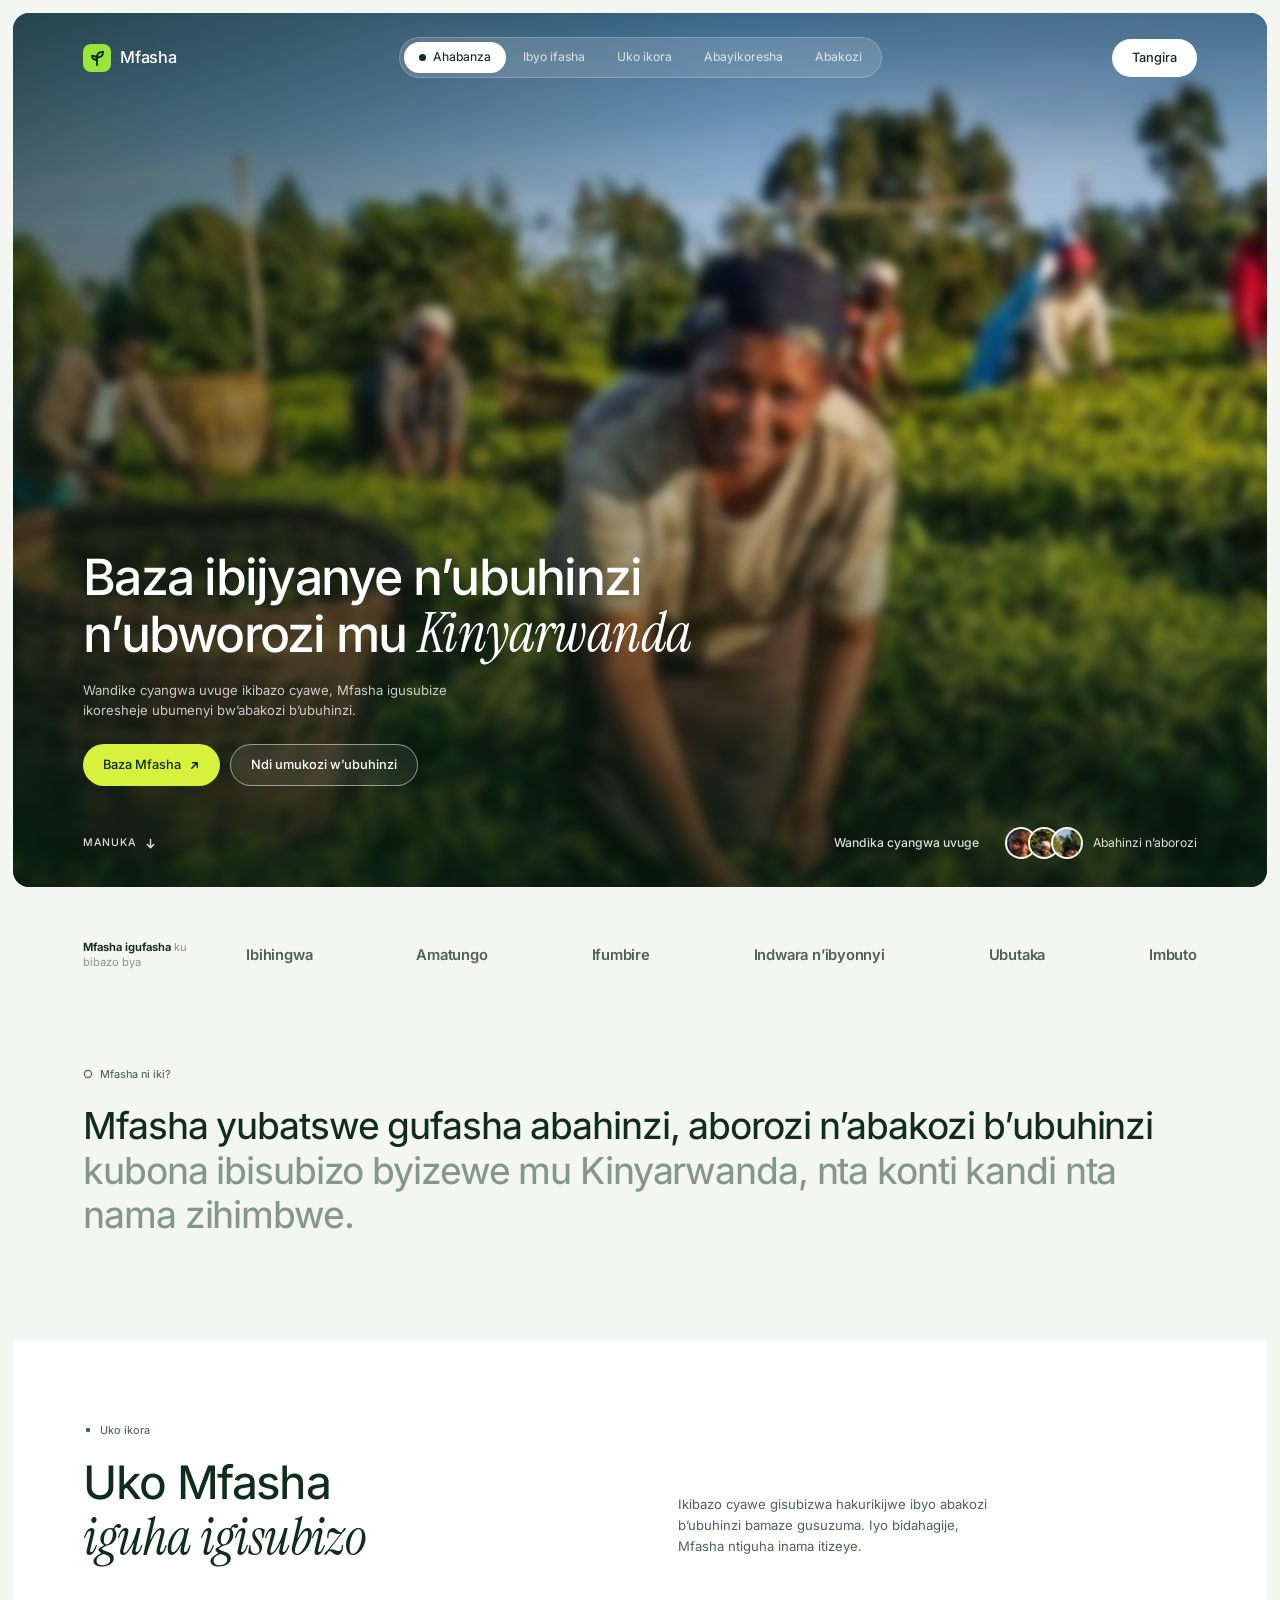
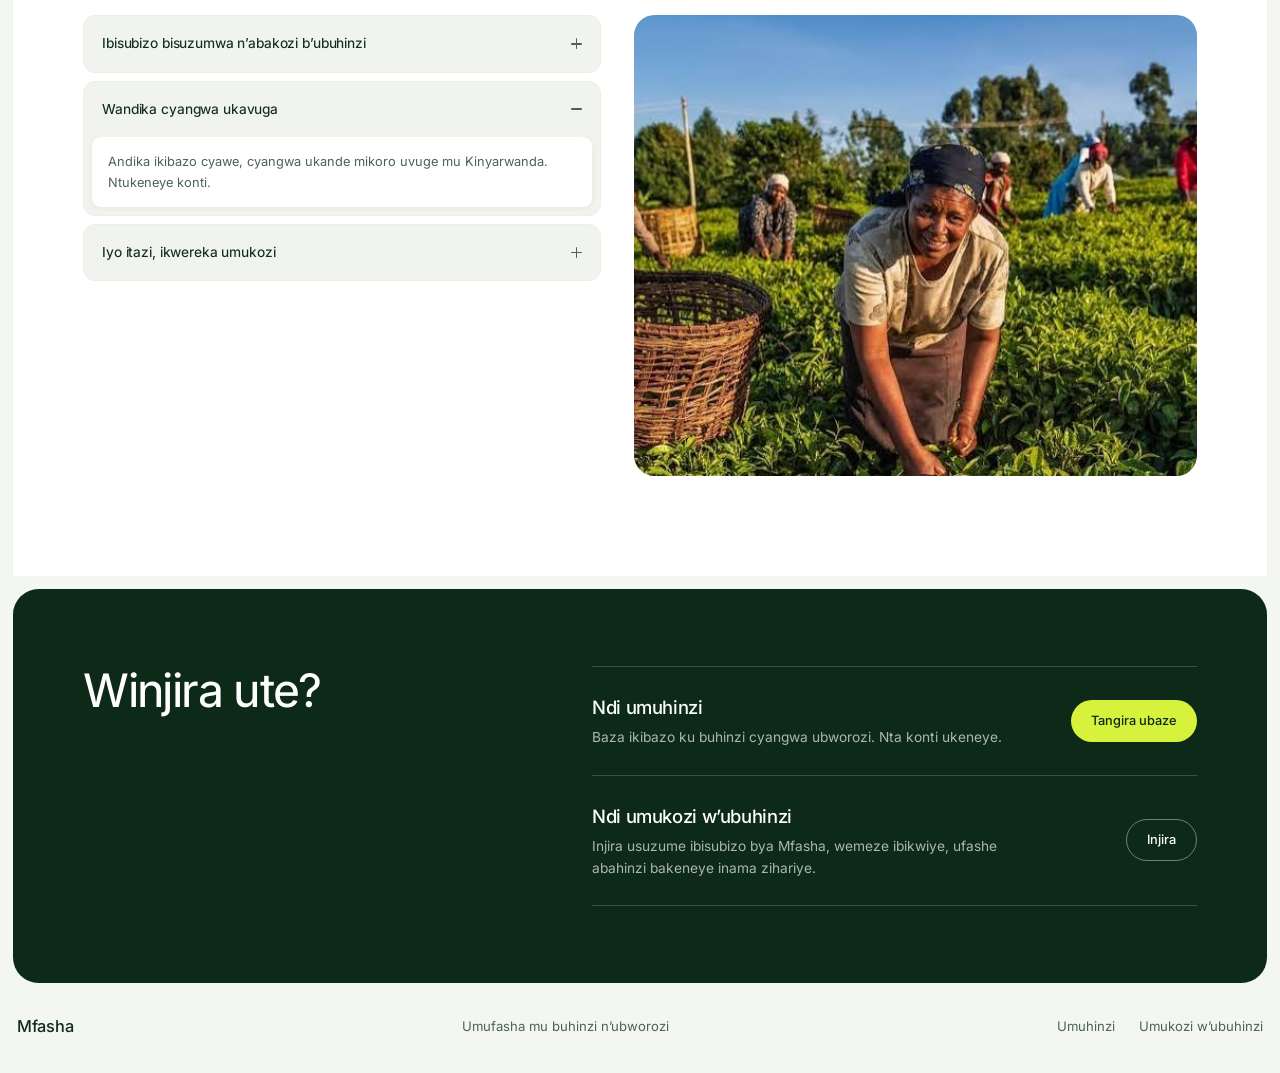
==== commit 3bb0f803: "Styling ui and adding privacy policy" ====
--- a/frontend/index.html
+++ b/frontend/index.html
@@ -4,255 +4,311 @@
 <meta charset="utf-8">
 <meta name="viewport" content="width=device-width, initial-scale=1, viewport-fit=cover">
 <meta name="description" content="Mfasha igufasha gushaka amakuru ku buhinzi n’ubworozi mu Kinyarwanda, wandika cyangwa uvuga.">
-<meta name="theme-color" content="#0b0612">
+<meta name="theme-color" content="#f4f6f1">
 <title>Mfasha – Umufasha wawe mu buhinzi n’ubworozi</title>
-<link rel="icon" href="data:image/svg+xml,%3Csvg xmlns='http://www.w3.org/2000/svg' viewBox='0 0 64 64'%3E%3Crect width='64' height='64' rx='16' fill='%230b0612'/%3E%3Ctext x='32' y='44' font-family='Arial' font-size='36' font-weight='700' text-anchor='middle' fill='%23d9a3ff'%3EM%3C/text%3E%3C/svg%3E">
+<link rel="icon" href="data:image/svg+xml,%3Csvg xmlns='http://www.w3.org/2000/svg' viewBox='0 0 64 64'%3E%3Crect width='64' height='64' rx='16' fill='%230f2d1c'/%3E%3Ctext x='32' y='45' font-family='Arial' font-size='36' font-weight='700' text-anchor='middle' fill='%23d6f23d'%3EM%3C/text%3E%3C/svg%3E">
+<link rel="preload" as="image" href="img/hero-farmers.jpg">
 <link rel="preconnect" href="https://fonts.googleapis.com">
 <link rel="preconnect" href="https://fonts.gstatic.com" crossorigin>
-<link href="https://fonts.googleapis.com/css2?family=Plus+Jakarta+Sans:wght@400;500;600;700;800&display=swap" rel="stylesheet">
+<link href="https://fonts.googleapis.com/css2?family=Instrument+Serif:ital@1&display=swap" rel="stylesheet">
 <style>
+  @font-face {
+    font-family: "Inter"; font-style: normal; font-weight: 100 900; font-display: swap;
+    src: url("fonts/inter.woff2") format("woff2");
+  }
+  /* Offline fallback for the italic serif (used only if Google Fonts cannot load) */
+  @font-face {
+    font-family: "Pagella"; font-style: italic; font-weight: 400; font-display: swap; size-adjust: 92%;
+    src: url("fonts/pagella-italic.woff") format("woff");
+  }
+
   :root {
-    --bg: #0b0612;
-    --ink: #f6f0ff;
-    --muted: #b7aac9;
-    --line: rgba(255, 255, 255, .14);
-    --violet: #a63fe0;
-    --lilac: #d9a3ff;
-    --pink: #e7b4ff;
-    --glass: rgba(255, 255, 255, .06);
-    --wrap: 1180px;
-    --gutter: clamp(20px, 5vw, 56px);
+    --paper: #f4f6f1;
+    --white: #fff;
+    --ink: #0f2d1c;
+    --soft: #4b6354;
+    --muted: #84988a;
+    --line: #e2e8de;
+    --card: #f1f4ee;
+    --lime: #d6f23d;
+    --leaf: #9be53b;
+    --forest: #0d2a19;
+    --serif: "Instrument Serif", "Pagella", Georgia, serif;
+    --page-max: 1480px;
+    --inset: clamp(8px, 1vw, 14px);
+    --pad: clamp(20px, 5.5vw, 84px);
+    --edge: calc(var(--inset) + var(--pad));
   }
   *, *::before, *::after { box-sizing: border-box; }
-  html { scroll-behavior: smooth; scroll-padding-top: 90px; }
+  html { scroll-behavior: smooth; scroll-padding-top: 24px; }
   body {
-    margin: 0; background: var(--bg); color: var(--ink);
-    font: 400 16px/1.6 "Plus Jakarta Sans", system-ui, -apple-system, "Segoe UI", Arial, sans-serif;
-    -webkit-font-smoothing: antialiased;
-  }
+    margin: 0; background: var(--paper); color: var(--ink);
+    font: 400 16px/1.55 "Inter", system-ui, -apple-system, "Segoe UI", Arial, sans-serif;
+    -webkit-font-smoothing: antialiased; font-feature-settings: "cv11", "ss03";
+  }
+  .page { max-width: var(--page-max); margin: 0 auto; }
   a { color: inherit; text-decoration: none; }
   h1, h2, h3, p, ul, ol { margin: 0; padding: 0; }
   ul, ol { list-style: none; }
-  :focus-visible { outline: 2px solid var(--lilac); outline-offset: 3px; border-radius: 6px; }
+  button { font: inherit; color: inherit; }
+  :focus-visible { outline: 2px solid var(--leaf); outline-offset: 3px; border-radius: 8px; }
+  .serif { font-family: var(--serif); font-style: italic; font-weight: 400; letter-spacing: -.005em; }
 
   /* ---------- Hero ---------- */
   .hero {
-    position: relative; isolation: isolate; overflow: hidden;
-    min-height: 100vh; min-height: 100svh;
-    display: flex; flex-direction: column;
+    position: relative; isolation: isolate; overflow: hidden; color: #fff;
+    margin: var(--inset); border-radius: clamp(12px, 1.3vw, 18px);
+    height: calc(100vh - var(--inset) * 2); height: calc(100svh - var(--inset) * 2);
+    min-height: 620px; max-height: 900px;
+    display: flex; flex-direction: column; background: var(--forest);
+  }
+  .hero-img { position: absolute; inset: 0; z-index: -2; width: 100%; height: 100%; object-fit: cover; object-position: 62% 38%; filter: blur(5px); transform: scale(1.06); }
+  .shade {
+    position: absolute; inset: 0; z-index: -1;
     background:
-      radial-gradient(60% 55% at 50% 0%, rgba(166, 63, 224, .42), transparent 70%),
-      radial-gradient(40% 40% at 100% 20%, rgba(214, 90, 200, .22), transparent 70%),
-      var(--bg);
-  }
-  .lines {
-    position: absolute; z-index: -1; top: 0; left: 0; width: 100%; height: 640px;
-    fill: none; stroke: rgba(222, 150, 255, .30); stroke-width: 1;
-    -webkit-mask-image: linear-gradient(180deg, #000 0%, rgba(0, 0, 0, .5) 55%, transparent 100%);
-            mask-image: linear-gradient(180deg, #000 0%, rgba(0, 0, 0, .5) 55%, transparent 100%);
-  }
-
-  .nav {
-    width: 100%; max-width: calc(var(--wrap) + var(--gutter) * 2); margin: 0 auto;
-    padding: 22px var(--gutter);
-    display: grid; grid-template-columns: 1fr auto 1fr; align-items: center; gap: 16px;
-  }
-  .word { font-size: 1.35rem; font-weight: 800; letter-spacing: -.03em; }
-  .links { display: flex; gap: clamp(18px, 3vw, 38px); font-size: .88rem; font-weight: 500; color: #e6dcf5; }
-  .links a { padding: 6px 2px; transition: color .2s; }
+      linear-gradient(180deg, rgba(6, 26, 14, .34) 0%, rgba(6, 26, 14, 0) 24%, rgba(6, 26, 14, .1) 46%, rgba(6, 26, 14, .78) 100%),
+      linear-gradient(90deg, rgba(6, 26, 14, .5) 0%, rgba(6, 26, 14, 0) 58%);
+  }
+
+  .nav { display: grid; grid-template-columns: 1fr auto 1fr; align-items: center; gap: 16px; padding: clamp(16px, 1.9vw, 26px) var(--pad); }
+  .word { display: inline-flex; align-items: center; gap: 9px; font-size: 1.02rem; font-weight: 500; letter-spacing: -.015em; }
+  .word svg { width: 28px; height: 28px; flex: none; }
+  .links {
+    display: flex; gap: 2px; padding: 4px; border-radius: 999px;
+    background: rgba(255, 255, 255, .14); border: 1px solid rgba(255, 255, 255, .2);
+    -webkit-backdrop-filter: blur(12px); backdrop-filter: blur(12px);
+  }
+  .links a { display: inline-flex; align-items: center; gap: 7px; padding: 6px 15px; border-radius: 999px; font-size: .76rem; font-weight: 450; color: rgba(255, 255, 255, .72); transition: color .2s, background .2s; }
   .links a:hover { color: #fff; }
+  .links a[aria-current="page"] { background: #fff; color: var(--ink); }
+  .links a[aria-current="page"]::before { content: ""; width: 7px; height: 7px; border-radius: 50%; background: var(--ink); }
   .nav-end { justify-self: end; }
-  .pill {
-    display: inline-flex; align-items: center; justify-content: center; height: 42px; padding: 0 22px;
-    border-radius: 999px; font-size: .88rem; font-weight: 600; transition: background .2s, border-color .2s, transform .15s;
-  }
-  .pill:active { transform: scale(.97); }
-  .pill.violet { background: var(--violet); box-shadow: inset 0 0 0 1px rgba(255, 255, 255, .28), 0 6px 24px rgba(166, 63, 224, .4); }
-  .pill.violet:hover { background: #b650ee; }
-  .pill.lilac { background: var(--pink); color: #2a0b3d; }
-  .pill.lilac:hover { background: #f1caff; }
-  .pill.line { border: 1px solid rgba(255, 255, 255, .5); }
-  .pill.line:hover { background: rgba(255, 255, 255, .1); border-color: #fff; }
-
-  .hero-body {
-    flex: 1; display: flex; flex-direction: column; align-items: center; justify-content: center;
-    text-align: center; padding: 40px var(--gutter) 24px;
-  }
-  .news {
-    display: inline-flex; align-items: center; gap: 10px; padding: 4px 14px 4px 4px;
-    border: 1px solid var(--line); border-radius: 999px; background: var(--glass);
-    font-size: .74rem; color: #e6dcf5; transition: border-color .2s;
-  }
-  .news:hover { border-color: rgba(255, 255, 255, .4); }
-  .news b { padding: 3px 11px; border-radius: 999px; background: var(--violet); color: #fff; font-weight: 600; }
-  h1 {
-    max-width: 15em; margin-top: 26px;
-    font-size: clamp(2.3rem, 5.4vw, 4.4rem); font-weight: 800; line-height: 1.04; letter-spacing: -.035em;
-    text-wrap: balance;
-  }
-  h1 span { color: var(--lilac); }
-  .lede { max-width: 38em; margin-top: 22px; font-size: clamp(.95rem, 1.5vw, 1.05rem); color: var(--muted); text-wrap: pretty; }
-  .cta { display: flex; flex-wrap: wrap; justify-content: center; gap: 12px; margin-top: 32px; }
-
-  .hero-foot {
-    width: 100%; max-width: calc(var(--wrap) + var(--gutter) * 2); margin: 0 auto;
-    padding: 36px var(--gutter) 0;
-    display: flex; align-items: flex-end; justify-content: space-between; gap: 28px; flex-wrap: wrap;
-  }
-  .facts { display: flex; gap: clamp(28px, 5vw, 56px); }
-  .facts dt { font-size: clamp(1.6rem, 3vw, 2.1rem); font-weight: 700; letter-spacing: -.02em; line-height: 1.1; }
-  .facts dd { max-width: 14em; margin: 6px 0 0; font-size: .8rem; line-height: 1.45; color: var(--muted); }
-  .facts div { margin: 0; }
-  .facts { margin: 0; }
-  .note {
-    max-width: 330px; padding: 16px 20px; border: 1px solid var(--line); border-radius: 16px;
-    background: var(--glass); -webkit-backdrop-filter: blur(14px); backdrop-filter: blur(14px);
-  }
-  .note h2 { font-size: .92rem; font-weight: 700; }
-  .note p { margin-top: 4px; font-size: .8rem; line-height: 1.55; color: var(--muted); }
-
-  .topics { width: 100%; padding: 40px var(--gutter) 36px; text-align: center; }
-  .topics p { font-size: 1.05rem; font-weight: 600; }
-  .topics ul { display: flex; flex-wrap: wrap; justify-content: center; gap: 10px 34px; margin-top: 12px; color: var(--muted); font-size: .9rem; }
-
-  /* ---------- How it works ---------- */
-  .band { padding: clamp(72px, 10vw, 120px) var(--gutter); border-top: 1px solid var(--line); }
-  .wrap { max-width: var(--wrap); margin: 0 auto; }
-  h2.big { max-width: 16em; font-size: clamp(1.8rem, 3.8vw, 2.9rem); font-weight: 700; line-height: 1.12; letter-spacing: -.03em; text-wrap: balance; }
-  .steps { display: grid; grid-template-columns: repeat(3, 1fr); gap: clamp(24px, 4vw, 56px); margin-top: clamp(40px, 6vw, 64px); }
-  .steps li { padding-top: 20px; border-top: 1px solid var(--line); }
-  .steps .n { display: block; margin-bottom: 14px; font-size: .85rem; font-weight: 600; color: var(--lilac); }
-  .steps h3 { font-size: 1.2rem; font-weight: 700; letter-spacing: -.015em; }
-  .steps p { margin-top: 8px; max-width: 24em; font-size: .93rem; color: var(--muted); }
-
-  /* ---------- Roles ---------- */
-  .roles { display: grid; grid-template-columns: 5fr 7fr; gap: clamp(28px, 6vw, 80px); align-items: start; }
-  .roles .rows { border-top: 1px solid var(--line); }
-  .row {
-    display: grid; grid-template-columns: 1fr auto; align-items: center; gap: 20px;
-    padding: 28px 0; border-bottom: 1px solid var(--line);
-  }
-  .row h3 { font-size: 1.3rem; font-weight: 700; letter-spacing: -.02em; }
-  .row p { margin-top: 6px; max-width: 30em; font-size: .92rem; color: var(--muted); }
+
+  .btn {
+    display: inline-flex; align-items: center; justify-content: center; gap: 8px; height: 42px; padding: 0 20px;
+    border-radius: 999px; font-size: .8rem; font-weight: 500; white-space: nowrap; border: 0; cursor: pointer;
+    transition: background .2s, border-color .2s, transform .15s;
+  }
+  .btn:active { transform: scale(.97); }
+  .btn svg { width: 11px; height: 11px; }
+  .btn.white { background: #fff; color: var(--ink); height: 38px; }
+  .btn.white:hover { background: var(--lime); }
+  .btn.lime { background: var(--lime); color: var(--forest); }
+  .btn.lime:hover { background: #e4f87a; }
+  .btn.ghost { color: #fff; border: 1px solid rgba(255, 255, 255, .5); background: rgba(255, 255, 255, .07); -webkit-backdrop-filter: blur(8px); backdrop-filter: blur(8px); }
+  .btn.ghost:hover { background: rgba(255, 255, 255, .18); border-color: #fff; }
+
+  .hero-copy { margin-top: auto; padding: 0 var(--pad); }
+  h1 { max-width: 14.5em; font-size: clamp(2rem, 3.9vw, 3.4rem); font-weight: 500; line-height: 1.07; letter-spacing: -.035em; text-wrap: balance; }
+  h1 .serif { font-size: 1.1em; letter-spacing: -.01em; }
+  .lede { max-width: 30em; margin-top: 16px; font-size: clamp(.82rem, 1vw, .92rem); line-height: 1.55; color: rgba(255, 255, 255, .76); text-wrap: pretty; }
+  .cta { display: flex; flex-wrap: wrap; gap: 10px; margin-top: 24px; }
+
+  .hero-foot { display: flex; align-items: center; justify-content: space-between; gap: 20px; padding: clamp(24px, 3.2vw, 44px) var(--pad) clamp(18px, 2.2vw, 28px); }
+  .scroll { display: inline-flex; align-items: center; gap: 8px; font-size: .66rem; font-weight: 500; letter-spacing: .1em; text-transform: uppercase; color: rgba(255, 255, 255, .85); }
+  .scroll svg { width: 11px; height: 11px; }
+  .scroll:hover { color: #fff; }
+  .proof { display: flex; align-items: center; gap: clamp(14px, 2vw, 26px); font-size: .76rem; color: rgba(255, 255, 255, .85); }
+  .proof .mic { display: inline-flex; align-items: center; gap: 7px; font-weight: 500; }
+  .proof .mic svg { width: 16px; height: 16px; color: var(--lime); }
+  .who { display: flex; align-items: center; gap: 10px; }
+  .faces { display: flex; }
+  .faces i { width: 32px; height: 32px; margin-left: -9px; border-radius: 50%; border: 2px solid rgba(255, 255, 255, .95); background: url("img/hero-farmers.jpg") no-repeat; background-size: 350px 218px; }
+  .faces i:first-child { margin-left: 0; }
+  .faces i:nth-child(1) { background-position: -190px -80px; }
+  .faces i:nth-child(2) { background-position: -115px -63px; }
+  .faces i:nth-child(3) { background-position: -42px -62px; }
+
+  /* ---------- Topics strip + intro (paper) ---------- */
+  .band { background: var(--paper); margin: 0 var(--inset); }
+  .band .in { padding: 0 var(--pad); }
+  .strip { display: flex; align-items: center; justify-content: space-between; gap: 20px 40px; flex-wrap: wrap; padding: clamp(24px, 3.4vw, 40px) 0; }
+  .strip > p { max-width: 11em; font-size: .7rem; line-height: 1.35; color: var(--muted); }
+  .strip > p b { font-weight: 650; color: var(--ink); }
+  .strip ul { flex: 1; display: flex; flex-wrap: wrap; align-items: center; justify-content: space-between; gap: 12px 28px; min-width: min(100%, 440px); }
+  .strip li { display: inline-flex; align-items: center; gap: 8px; font-size: clamp(.85rem, 1.15vw, 1rem); font-weight: 600; letter-spacing: -.015em; color: var(--soft); }
+  .strip li svg { width: 18px; height: 18px; flex: none; color: var(--ink); }
+
+  .tag { display: inline-flex; align-items: center; gap: 7px; font-size: .68rem; font-weight: 450; color: var(--soft); }
+  .tag svg { width: 10px; height: 10px; }
+  .intro { padding: clamp(28px, 4vw, 52px) 0 clamp(56px, 8vw, 104px); }
+  .intro p.big { margin-top: 18px; max-width: 30em; font-size: clamp(1.45rem, 2.9vw, 2.6rem); font-weight: 450; line-height: 1.2; letter-spacing: -.03em; text-wrap: pretty; color: var(--ink); }
+  .intro .dim { color: var(--muted); }
+
+  /* ---------- About (white) ---------- */
+  .about { background: var(--white); margin: 0 var(--inset); padding: clamp(44px, 6vw, 80px) var(--pad) clamp(56px, 8vw, 100px); }
+  .about-head { display: grid; grid-template-columns: 1fr 1fr; gap: 20px clamp(28px, 6vw, 90px); align-items: end; }
+  h2.title { margin-top: 16px; font-size: clamp(1.9rem, 3.6vw, 3.1rem); font-weight: 450; line-height: 1.08; letter-spacing: -.035em; }
+  h2.title .serif { display: block; font-size: 1.12em; line-height: 1; margin-top: 4px; letter-spacing: -.01em; }
+  .about-head > p { max-width: 24em; justify-self: start; padding-bottom: 6px; font-size: .82rem; line-height: 1.6; color: var(--soft); }
+  .about-body { display: grid; grid-template-columns: .92fr 1fr; gap: clamp(18px, 2.6vw, 36px); margin-top: clamp(28px, 4.4vw, 52px); align-items: start; }
+
+  .acc { display: flex; flex-direction: column; gap: 8px; }
+  .acc-item { border-radius: 12px; background: var(--card); border: 1px solid #ebefe7; }
+  .acc-btn { width: 100%; display: flex; align-items: center; gap: 12px; padding: 17px 18px; text-align: left; background: none; border: 0; cursor: pointer; font-size: .86rem; font-weight: 450; letter-spacing: -.01em; border-radius: 12px; }
+  .acc-btn .ico { width: 16px; height: 16px; flex: none; color: var(--ink); }
+  .acc-btn .t { flex: 1; }
+  .acc-btn .plus { position: relative; width: 11px; height: 11px; flex: none; }
+  .acc-btn .plus::before, .acc-btn .plus::after { content: ""; position: absolute; background: var(--soft); border-radius: 1px; transition: transform .25s; }
+  .acc-btn .plus::before { left: 0; right: 0; top: 4.75px; height: 1.5px; }
+  .acc-btn .plus::after { top: 0; bottom: 0; left: 4.75px; width: 1.5px; }
+  .acc-item.open .plus::after { transform: scaleY(0); }
+  .acc-panel { display: grid; grid-template-rows: 0fr; transition: grid-template-rows .3s ease; }
+  .acc-item.open .acc-panel { grid-template-rows: 1fr; }
+  .acc-panel > div { overflow: hidden; }
+  .acc-panel p { margin: 0 8px 8px; padding: 14px 16px; border-radius: 9px; background: #fff; box-shadow: 0 1px 6px rgba(15, 45, 28, .06); font-size: .8rem; line-height: 1.65; color: var(--soft); }
+
+  .photo { position: relative; aspect-ratio: 1.22; min-height: 300px; }
+  .photo img { width: 100%; height: 100%; object-fit: cover; object-position: 74% 50%; border-radius: clamp(14px, 1.6vw, 22px); display: block; }
+
+  /* ---------- Entry points (dark green) ---------- */
+  .enter { margin: var(--inset); border-radius: clamp(16px, 2vw, 26px); background: var(--forest); color: #fff; padding: clamp(44px, 6vw, 84px) var(--pad); display: grid; grid-template-columns: 5fr 7fr; gap: clamp(28px, 6vw, 90px); align-items: start; }
+  .enter h2.title { margin-top: 0; }
+  .rows { border-top: 1px solid rgba(255, 255, 255, .18); }
+  .row { display: grid; grid-template-columns: 1fr auto; align-items: center; gap: 20px; padding: 26px 0; border-bottom: 1px solid rgba(255, 255, 255, .18); }
+  .row h3 { font-size: 1.15rem; font-weight: 500; letter-spacing: -.02em; }
+  .row p { margin-top: 6px; max-width: 30em; font-size: .86rem; color: rgba(255, 255, 255, .66); }
+  .btn.outline-w { color: #fff; border: 1px solid rgba(255, 255, 255, .4); }
+  .btn.outline-w:hover { border-color: #fff; background: rgba(255, 255, 255, .1); }
 
   /* ---------- Footer ---------- */
-  .foot {
-    display: flex; align-items: center; justify-content: space-between; flex-wrap: wrap; gap: 14px 28px;
-    padding: 28px var(--gutter) 36px; border-top: 1px solid var(--line); font-size: .85rem; color: var(--muted);
-  }
-  .foot .word { color: var(--ink); font-size: 1.15rem; }
+  .foot { display: flex; align-items: center; justify-content: space-between; flex-wrap: wrap; gap: 14px 28px; padding: 18px calc(var(--inset) + 4px) 34px; font-size: .82rem; color: var(--soft); }
+  .foot .word { color: var(--ink); }
   .foot nav { display: flex; gap: 24px; }
-  .foot a:hover { color: #fff; }
+  .foot a:hover { color: var(--ink); }
 
   @media (max-width: 900px) {
     .links { display: none; }
     .nav { grid-template-columns: 1fr auto; }
-    .steps { grid-template-columns: 1fr; }
-    .roles { grid-template-columns: 1fr; }
+    .about-head, .about-body, .enter { grid-template-columns: minmax(0, 1fr); }
+    .photo { order: -1; aspect-ratio: 4 / 3; min-height: 0; }
   }
   @media (max-width: 560px) {
-    .hero-foot { flex-direction: column; align-items: flex-start; }
-    .note { max-width: none; width: 100%; }
-    .facts { flex-direction: column; gap: 18px; }
+    .hero { min-height: 640px; }
+    .hero-img { object-position: 60% 30%; }
+    .cta .btn { flex: 1 1 100%; }
+    .proof .mic { display: none; }
+    .strip ul { justify-content: flex-start; gap: 10px 22px; }
     .row { grid-template-columns: 1fr; }
-    .row .pill { justify-self: start; }
-    .cta .pill { flex: 1 1 100%; }
+    .row .btn { justify-self: start; }
   }
   @media (prefers-reduced-motion: reduce) { * { transition: none !important; scroll-behavior: auto !important; } }
 </style>
 </head>
 <body>
-<noscript><p style="margin:0;padding:12px;text-align:center;background:#3a2150">Mfasha ikenera JavaScript kugira ngo ikore.</p></noscript>
-
+<noscript><p style="margin:0;padding:12px;text-align:center;background:#d6f23d;color:#0f2d1c">Mfasha ikenera JavaScript kugira ngo ikore.</p></noscript>
+
+<div class="page">
 <header class="hero" id="top">
-  <svg class="lines" viewBox="0 0 1440 640" preserveAspectRatio="xMidYMin slice" aria-hidden="true" focusable="false">
-<path d="M-100 40.0 C-11 36.5 69 61.5 134 80.5 C223 101.9 303 114.9 369 120.4 C458 120.2 537 113.1 603 103.3 C692 86.4 772 70.2 837 57.8 C926 45.0 1006 39.3 1071 39.6 C1160 47.8 1240 62.2 1306 78.4 C1395 104.4 1474 129.5 1540 149.6"/>
-<path d="M-100 57.2 C-11 53.5 69 79.7 134 99.2 C223 120.5 303 132.8 369 137.3 C458 135.4 537 126.6 603 115.5 C692 97.2 772 80.2 837 67.8 C926 55.6 1006 51.1 1071 52.8 C1160 63.4 1240 80.1 1306 98.1 C1395 126.4 1474 152.9 1540 173.8"/>
-<path d="M-100 74.9 C-11 71.0 69 98.2 134 118.1 C223 139.0 303 150.3 369 153.7 C458 149.9 537 139.4 603 127.0 C692 107.4 772 89.9 837 77.5 C926 66.2 1006 63.1 1071 66.4 C1160 79.5 1240 98.6 1306 118.4 C1395 148.9 1474 176.8 1540 198.2"/>
-<path d="M-100 93.0 C-11 89.0 69 117.0 134 137.0 C223 157.4 303 167.6 369 169.6 C458 163.9 537 151.6 603 138.0 C692 117.2 772 99.3 837 87.1 C926 76.8 1006 75.4 1071 80.5 C1160 96.2 1240 117.7 1306 139.4 C1395 171.9 1474 201.0 1540 222.9"/>
-<path d="M-100 111.5 C-11 107.4 69 136.0 134 156.0 C223 175.6 303 184.4 369 185.1 C458 177.2 537 163.1 603 148.3 C692 126.4 772 108.3 837 96.6 C926 87.6 1006 88.1 1071 95.0 C1160 113.5 1240 137.5 1306 161.0 C1395 195.4 1474 225.5 1540 247.7"/>
-<path d="M-100 130.4 C-11 126.2 69 155.3 134 175.0 C223 193.6 303 200.8 369 199.9 C458 189.8 537 174.0 603 158.0 C692 135.3 772 117.2 837 106.0 C926 98.6 1006 101.1 1071 110.1 C1160 131.5 1240 157.9 1306 183.2 C1395 219.4 1474 250.4 1540 272.7"/>
-<path d="M-100 149.6 C-11 145.3 69 174.6 134 194.0 C223 211.2 303 216.7 369 214.2 C458 201.8 537 184.2 603 167.2 C692 143.7 772 125.8 837 115.4 C926 109.9 1006 114.7 1071 125.7 C1160 150.1 1240 179.0 1306 206.0 C1395 243.8 1474 275.4 1540 297.6"/>
-<path d="M-100 169.0 C-11 164.6 69 194.0 134 212.8 C223 228.4 303 232.0 369 227.8 C458 213.1 537 193.9 603 175.8 C692 151.9 772 134.4 837 124.9 C926 121.5 1006 128.7 1071 142.0 C1160 169.4 1240 200.8 1306 229.4 C1395 268.7 1474 300.7 1540 322.6"/>
-<path d="M-100 188.7 C-11 184.3 69 213.4 134 231.3 C223 245.2 303 246.7 369 240.7 C458 223.7 537 202.8 603 184.0 C692 159.7 772 142.9 837 134.6 C926 133.5 1006 143.3 1071 159.0 C1160 189.4 1240 223.2 1306 253.3 C1395 293.8 1474 326.0 1540 347.4"/>
-<path d="M-100 208.4 C-11 204.0 69 232.7 134 249.6 C223 261.5 303 260.8 369 252.9 C458 233.7 537 211.2 603 191.6 C692 167.4 772 151.4 837 144.5 C926 146.0 1006 158.6 1071 176.6 C1160 210.1 1240 246.2 1306 277.8 C1395 319.2 1474 351.4 1540 372.1"/>
-<path d="M-100 228.2 C-11 223.9 69 251.8 134 267.6 C223 277.2 303 274.2 369 264.4 C458 242.9 537 219.1 603 198.9 C692 174.8 772 160.0 837 154.7 C926 159.0 1006 174.5 1071 194.9 C1160 231.6 1240 269.9 1306 302.6 C1395 344.9 1474 376.7 1540 396.6"/>
-<path d="M-100 248.0 C-11 243.8 69 270.7 134 285.1 C223 292.3 303 286.9 369 275.1 C458 251.4 537 226.4 603 205.8 C692 182.2 772 168.8 837 165.2 C926 172.5 1006 191.1 1071 214.0 C1160 253.7 1240 294.1 1306 327.9 C1395 370.6 1474 401.9 1540 420.7"/>
-<path d="M-100 267.8 C-11 263.7 69 289.3 134 302.2 C223 306.7 303 298.8 369 285.1 C458 259.3 537 233.2 603 212.4 C692 189.6 772 177.9 837 176.2 C926 186.7 1006 208.4 1071 233.9 C1160 276.5 1240 318.8 1306 353.6 C1395 396.5 1474 427.0 1540 444.5"/>
-<path d="M-100 287.4 C-11 283.4 69 307.6 134 318.7 C223 320.4 303 309.9 369 294.3 C458 266.6 537 239.5 603 218.7 C692 197.0 772 187.2 837 187.7 C926 201.6 1006 226.5 1071 254.5 C1160 300.0 1240 344.0 1306 379.6 C1395 422.4 1474 451.8 1540 467.8"/>
-<path d="M-100 306.7 C-11 302.9 69 325.4 134 334.6 C223 333.4 303 320.3 369 302.8 C458 273.3 537 245.5 603 224.9 C692 204.5 772 196.9 837 199.7 C926 217.2 1006 245.4 1071 275.9 C1160 324.1 1240 369.7 1306 405.8 C1395 448.3 1474 476.3 1540 490.7"/>
-<path d="M-100 325.8 C-11 322.2 69 342.7 134 349.8 C223 345.6 303 329.9 369 310.6 C458 279.4 537 251.2 603 231.0 C692 212.2 772 207.0 837 212.3 C926 233.6 1006 265.1 1071 298.0 C1160 348.8 1240 395.8 1306 432.2 C1395 474.0 1474 500.5 1540 512.9"/>
-<path d="M-100 344.5 C-11 341.2 69 359.4 134 364.4 C223 357.0 303 338.6 369 317.6 C458 285.0 537 256.5 603 237.0 C692 220.2 772 217.7 837 225.6 C926 250.8 1006 285.6 1071 320.9 C1160 374.1 1240 422.2 1306 458.7 C1395 499.5 1474 524.1 1540 534.6"/>
-<path d="M-100 362.7 C-11 359.8 69 375.6 134 378.2 C223 367.5 303 346.6 369 324.0 C458 290.1 537 261.7 603 243.0 C692 228.5 772 229.0 837 239.7 C926 268.8 1006 306.9 1071 344.5 C1160 399.9 1240 448.9 1306 485.3 C1395 524.7 1474 547.2 1540 555.5"/>
-<path d="M-100 380.5 C-11 377.8 69 391.0 134 391.1 C223 377.2 303 353.8 369 329.7 C458 294.8 537 266.8 603 249.2 C692 237.3 772 240.8 837 254.5 C926 287.6 1006 329.0 1071 368.8 C1160 426.2 1240 475.8 1306 511.8 C1395 549.6 1474 569.8 1540 575.7"/>
-<path d="M-100 397.6 C-11 395.3 69 405.7 134 403.3 C223 386.1 303 360.3 369 334.8 C458 299.2 537 271.7 603 255.5 C692 246.5 772 253.4 837 270.1 C926 307.3 1006 351.9 1071 393.8 C1160 452.9 1240 502.8 1306 538.2 C1395 574.1 1474 591.6 1540 595.1"/>
-<path d="M-100 414.1 C-11 412.2 69 419.6 134 414.6 C223 394.1 303 366.0 369 339.3 C458 303.3 537 276.8 603 262.1 C692 256.4 772 266.8 837 286.6 C926 327.9 1006 375.6 1071 419.4 C1160 479.9 1240 529.8 1306 564.4 C1395 598.0 1474 612.8 1540 613.7"/>
-<path d="M-100 429.9 C-11 428.5 69 432.6 134 425.0 C223 401.2 303 371.0 369 343.3 C458 307.2 537 281.9 603 269.1 C692 266.8 772 281.0 837 303.9 C926 349.3 1006 400.0 1071 445.6 C1160 507.2 1240 556.8 1306 590.3 C1395 621.4 1474 633.2 1540 631.4"/>
-  </svg>
+  <img class="hero-img" src="img/hero-farmers.jpg" alt="Abahinzi b’icyayi basoroma icyayi mu murima" width="701" height="436" fetchpriority="high">
+  <div class="shade" aria-hidden="true"></div>
 
   <div class="nav">
-    <a class="word" href="index.html" translate="no" aria-label="Mfasha, urupapuro rwa mbere">Mfasha</a>
+    <a class="word" href="index.html" translate="no" aria-label="Mfasha, urupapuro rwa mbere">
+      <svg viewBox="0 0 28 28" aria-hidden="true"><rect width="28" height="28" rx="8" fill="#9be53b"/><path d="M14 21v-7.5M14 13.5c0-3.6 2.4-5.8 6-5.8 0 3.6-2.4 5.8-6 5.8zM14 16c0-2.8-1.9-4.4-5-4.4 0 2.8 1.9 4.4 5 4.4z" fill="none" stroke="#0f2d1c" stroke-width="1.9" stroke-linecap="round" stroke-linejoin="round"/></svg>
+      Mfasha
+    </a>
     <nav class="links" aria-label="Ibice by’urupapuro">
+      <a href="index.html" aria-current="page">Ahabanza</a>
+      <a href="#ibyo-ifasha">Ibyo ifasha</a>
       <a href="#uko-ikora">Uko ikora</a>
       <a href="#abayikoresha">Abayikoresha</a>
       <a href="officer.html">Abakozi</a>
     </nav>
-    <div class="nav-end"><a class="pill violet" href="chat.html">Tangira</a></div>
+    <div class="nav-end"><a class="btn white" href="chat.html">Tangira</a></div>
   </div>
 
-  <div class="hero-body">
-    <a class="news" href="chat.html"><b>Bishya</b>Baza wandika cyangwa uvuge</a>
-    <h1>Ibisubizo byizewe ku buhinzi n’ubworozi <span>mu Kinyarwanda</span></h1>
-    <p class="lede">Mfasha igusubiza ku bibazo by’imyaka n’amatungo ikoresheje ubumenyi bwasuzumwe n’abakozi b’ubuhinzi. Iyo itizeye igisubizo, ikwerekeza ku mukozi aho kukuyobya.</p>
+  <div class="hero-copy">
+    <h1>Baza ibijyanye n’ubuhinzi n’ubworozi mu <span class="serif">Kinyarwanda</span></h1>
+    <p class="lede">Wandike cyangwa uvuge ikibazo cyawe, Mfasha igusubize ikoresheje ubumenyi bw’abakozi b’ubuhinzi.</p>
     <div class="cta">
-      <a class="pill lilac" href="chat.html">Baza Mfasha</a>
-      <a class="pill line" href="officer.html">Ndi umukozi w’ubuhinzi</a>
+      <a class="btn lime" href="chat.html">Baza Mfasha
+        <svg viewBox="0 0 14 14" fill="none" stroke="currentColor" stroke-width="1.8" stroke-linecap="round" stroke-linejoin="round" aria-hidden="true"><path d="M3.5 10.5l7-7M4.5 3.5h6v6"/></svg>
+      </a>
+      <a class="btn ghost" href="officer.html">Ndi umukozi w’ubuhinzi</a>
     </div>
   </div>
 
   <div class="hero-foot">
-    <dl class="facts">
-      <div><dt>Kinyarwanda</dt><dd>Ibibazo n’ibisubizo byose biri mu rurimi rwawe</dd></div>
-      <div><dt>70%</dt><dd>Intego y’ibisubizo byemewe n’abakozi b’ubuhinzi</dd></div>
-    </dl>
-    <div class="note">
-      <h2>Ikibazo gikomeye?</h2>
-      <p>Mfasha ntihimbira inama. Iyo igisubizo kidahagije, ikwerekeza ku mukozi w’ubuhinzi ukwegereye.</p>
-    </div>
-  </div>
-
-  <div class="topics">
-    <p>Mfasha igufasha kuri</p>
-    <ul>
-      <li>Ibihingwa</li><li>Amatungo</li><li>Ifumbire</li><li>Indwara n’ibyonnyi</li><li>Ubutaka</li><li>Imbuto</li>
-    </ul>
+    <a class="scroll" href="#ibyo-ifasha">Manuka
+      <svg viewBox="0 0 12 12" fill="none" stroke="currentColor" stroke-width="1.6" stroke-linecap="round" stroke-linejoin="round" aria-hidden="true"><path d="M6 1.5v9M2.5 7l3.5 3.5L9.5 7"/></svg>
+    </a>
+    <div class="proof">
+      <span class="mic">Wandika cyangwa uvuge</span>
+      <span class="who"><span class="faces" aria-hidden="true"><i></i><i></i><i></i></span>Abahinzi n’aborozi</span>
+    </div>
   </div>
 </header>
 
 <main>
-  <section class="band" id="uko-ikora">
-    <div class="wrap">
-      <h2 class="big">Uko Mfasha ikubonera igisubizo</h2>
-      <ol class="steps">
-        <li><span class="n">1</span><h3>Baza ikibazo</h3><p>Andika ikibazo cyawe, cyangwa ukande mikoro uvuge mu Kinyarwanda.</p></li>
-        <li><span class="n">2</span><h3>Mfasha irashakisha</h3><p>Ishakisha igisubizo mu bumenyi bwasuzumwe kandi bwemejwe n’abakozi b’ubuhinzi.</p></li>
-        <li><span class="n">3</span><h3>Ubona igisubizo</h3><p>Iyo itizeye, ikwerekeza ku mukozi w’ubuhinzi aho guhimba inama.</p></li>
-      </ol>
+  <div class="band">
+    <div class="in">
+      <div class="strip" id="ibyo-ifasha">
+        <p><b>Mfasha igufasha</b> ku bibazo bya</p>
+        <ul>
+          <li>Ibihingwa</li>
+          <li>Amatungo</li>
+          <li>Ifumbire</li>
+          <li>Indwara n’ibyonnyi</li>
+          <li>Ubutaka</li>
+          <li>Imbuto</li>
+        </ul>
+      </div>
+
+      <section class="intro" id="intro">
+        <span class="tag"><svg viewBox="0 0 11 11" fill="none" stroke="currentColor" stroke-width="1.3" aria-hidden="true"><circle cx="5.5" cy="5.5" r="4"/></svg>Mfasha ni iki?</span>
+        <p class="big">Mfasha yubatswe gufasha abahinzi, aborozi n’abakozi b’ubuhinzi <span class="dim">kubona ibisubizo byizewe mu Kinyarwanda, nta konti kandi nta nama zihimbwe.</span></p>
+      </section>
+    </div>
+  </div>
+
+  <section class="about" id="uko-ikora">
+    <div class="about-head">
+      <div>
+        <span class="tag"><svg viewBox="0 0 11 11" fill="currentColor" aria-hidden="true"><circle cx="5.5" cy="5.5" r="2.5"/></svg>Uko ikora</span>
+        <h2 class="title">Uko Mfasha <span class="serif">iguha igisubizo</span></h2>
+      </div>
+      <p>Ikibazo cyawe gisubizwa hakurikijwe ibyo abakozi b’ubuhinzi bamaze gusuzuma. Iyo bidahagije, Mfasha ntiguha inama itizeye.</p>
+    </div>
+
+    <div class="about-body">
+      <div class="acc" id="acc">
+        <div class="acc-item">
+          <button class="acc-btn" type="button" aria-expanded="false" aria-controls="p1" id="b1">
+            <span class="t">Ibisubizo bisuzumwa n’abakozi b’ubuhinzi</span><span class="plus" aria-hidden="true"></span>
+          </button>
+          <div class="acc-panel" id="p1" role="region" aria-labelledby="b1"><div><p>Igisubizo cyose gikomoka ku makuru yasuzumwe kandi yemejwe n’abakozi b’ubuhinzi.</p></div></div>
+        </div>
+        <div class="acc-item open">
+          <button class="acc-btn" type="button" aria-expanded="true" aria-controls="p2" id="b2">
+            <span class="t">Wandika cyangwa ukavuga</span><span class="plus" aria-hidden="true"></span>
+          </button>
+          <div class="acc-panel" id="p2" role="region" aria-labelledby="b2"><div><p>Andika ikibazo cyawe, cyangwa ukande mikoro uvuge mu Kinyarwanda. Ntukeneye konti.</p></div></div>
+        </div>
+        <div class="acc-item">
+          <button class="acc-btn" type="button" aria-expanded="false" aria-controls="p3" id="b3">
+            <span class="t">Iyo itazi, ikwereka umukozi</span><span class="plus" aria-hidden="true"></span>
+          </button>
+          <div class="acc-panel" id="p3" role="region" aria-labelledby="b3"><div><p>Iyo Mfasha itizeye igisubizo ntihimbira inama. Ikwerekeza ku mukozi w’ubuhinzi ukwegereye.</p></div></div>
+        </div>
+      </div>
+
+      <div class="photo">
+        <img src="img/hero-farmers.jpg" alt="Umuhinzi w’umugore asoroma icyayi mu murima, abandi bakorera inyuma ye" loading="lazy" width="701" height="436">
+      </div>
     </div>
   </section>
 
-  <section class="band" id="abayikoresha">
-    <div class="wrap roles">
-      <h2 class="big">Hitamo uko winjira</h2>
-      <div class="rows">
-        <div class="row">
-          <div><h3>Ndi umuhinzi</h3><p>Baza ikibazo ku buhinzi cyangwa ubworozi, ubone igisubizo cyizewe nta konti ukeneye.</p></div>
-          <a class="pill lilac" href="chat.html">Tangira ubaze</a>
-        </div>
-        <div class="row">
-          <div><h3>Ndi umukozi w’ubuhinzi</h3><p>Injira usuzume ibisubizo bya Mfasha, wemeze ibikwiye kandi ufashe abahinzi bakeneye inama zihariye.</p></div>
-          <a class="pill line" href="officer.html">Injira</a>
-        </div>
+  <section class="enter" id="abayikoresha">
+    <h2 class="title">Winjira ute?</h2>
+    <div class="rows">
+      <div class="row">
+        <div><h3>Ndi umuhinzi</h3><p>Baza ikibazo ku buhinzi cyangwa ubworozi. Nta konti ukeneye.</p></div>
+        <a class="btn lime" href="chat.html">Tangira ubaze</a>
+      </div>
+      <div class="row">
+        <div><h3>Ndi umukozi w’ubuhinzi</h3><p>Injira usuzume ibisubizo bya Mfasha, wemeze ibikwiye, ufashe abahinzi bakeneye inama zihariye.</p></div>
+        <a class="btn outline-w" href="officer.html">Injira</a>
       </div>
     </div>
   </section>
@@ -260,8 +316,28 @@
 
 <footer class="foot">
   <a class="word" href="#top" translate="no">Mfasha</a>
-  <span>Umufasha wawe mu buhinzi n’ubworozi</span>
+  <span>Umufasha mu buhinzi n’ubworozi</span>
   <nav aria-label="Ahandi"><a href="chat.html">Umuhinzi</a><a href="officer.html">Umukozi w’ubuhinzi</a></nav>
 </footer>
+</div>
+
+<script>
+  (function () {
+    var items = document.querySelectorAll('#acc .acc-item');
+    items.forEach(function (item) {
+      item.querySelector('.acc-btn').addEventListener('click', function () {
+        var willOpen = !item.classList.contains('open');
+        items.forEach(function (o) {
+          o.classList.remove('open');
+          o.querySelector('.acc-btn').setAttribute('aria-expanded', 'false');
+        });
+        if (willOpen) {
+          item.classList.add('open');
+          item.querySelector('.acc-btn').setAttribute('aria-expanded', 'true');
+        }
+      });
+    });
+  })();
+</script>
 </body>
-</html>
+</html>
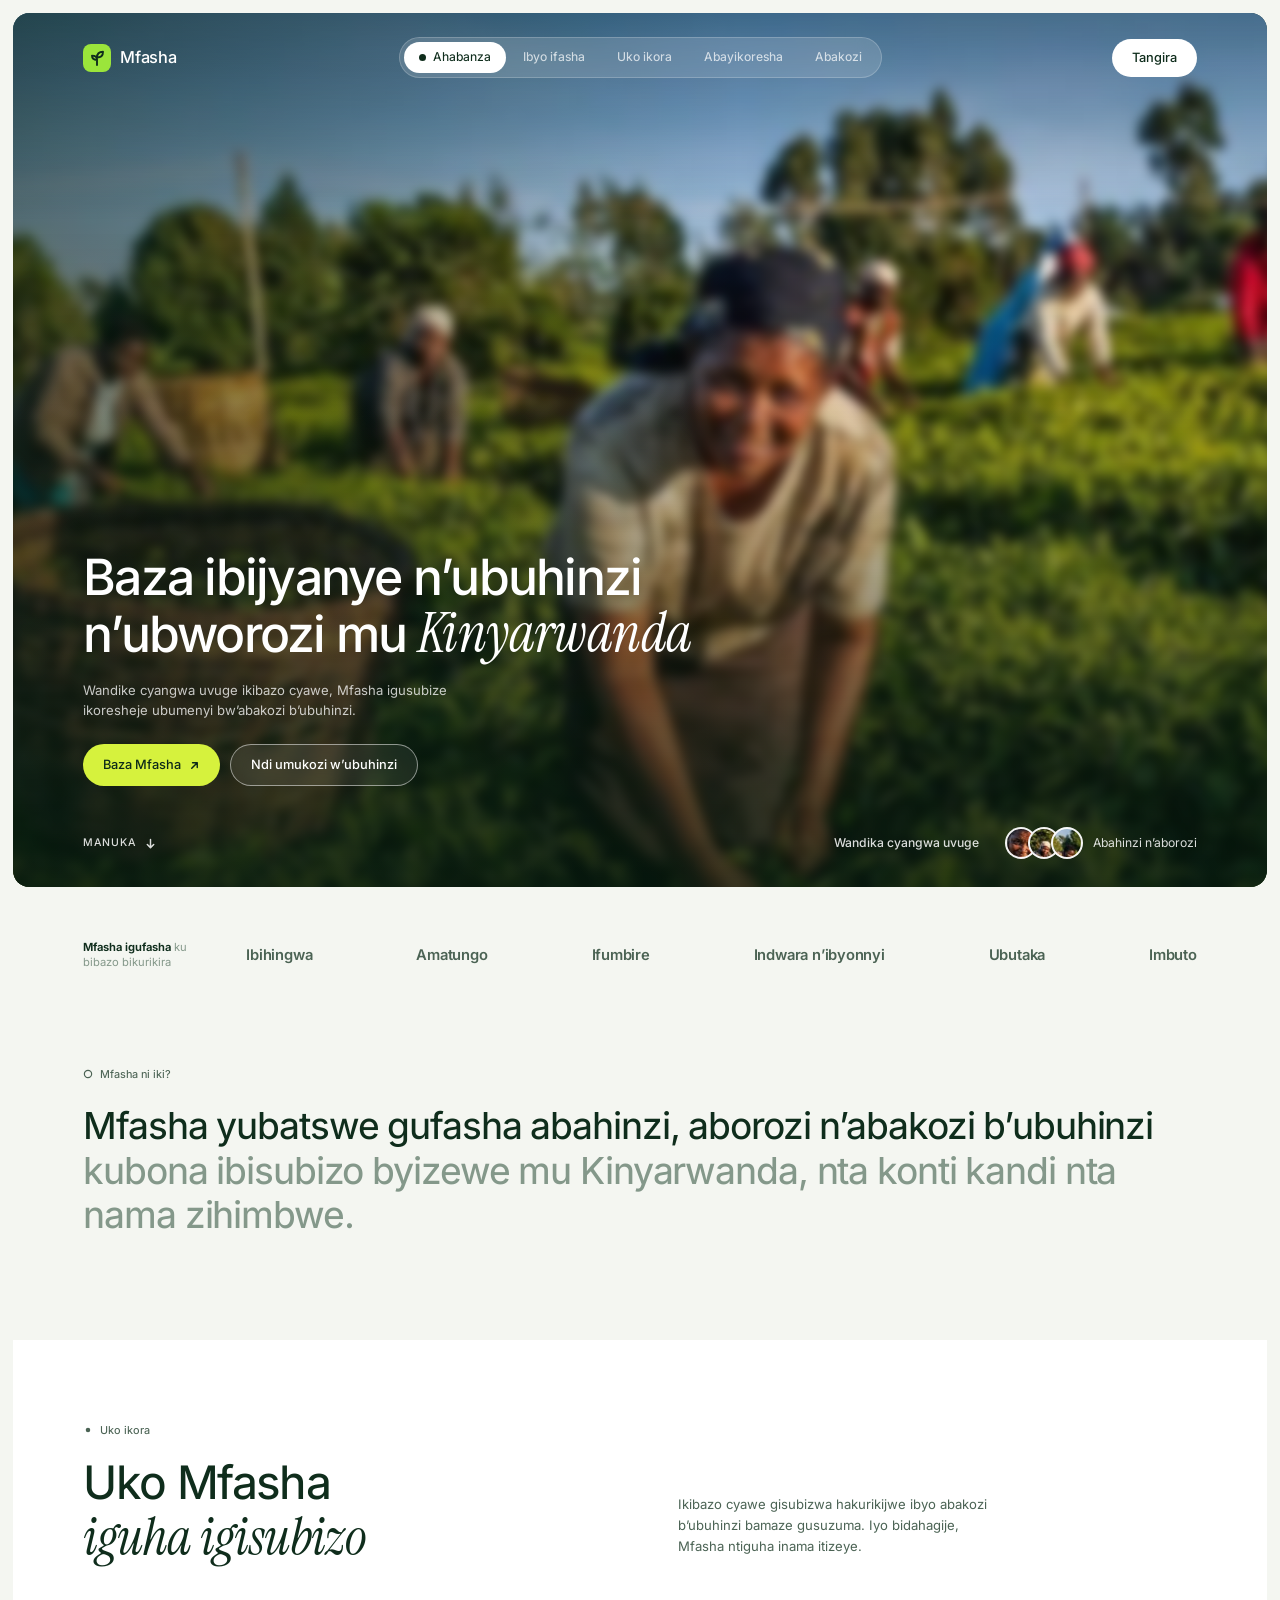
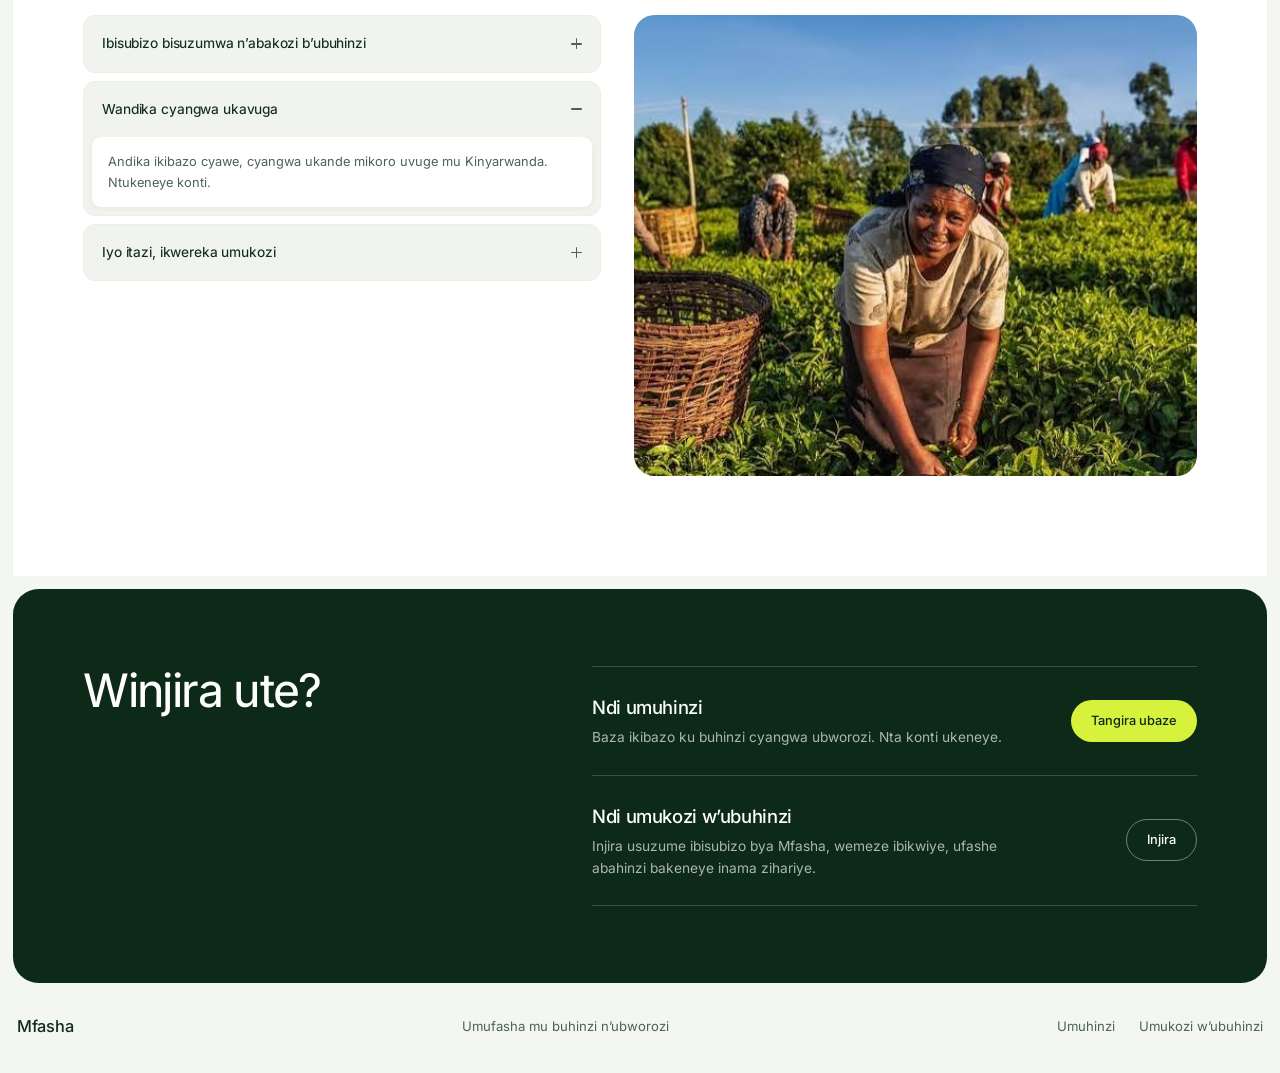
==== commit 528a5754: "system testing" ====
--- a/frontend/index.html
+++ b/frontend/index.html
@@ -244,7 +244,7 @@
   <div class="band">
     <div class="in">
       <div class="strip" id="ibyo-ifasha">
-        <p><b>Mfasha igufasha</b> ku bibazo bya</p>
+        <p><b>Mfasha igufasha</b> ku bibazo bikurikira</p>
         <ul>
           <li>Ibihingwa</li>
           <li>Amatungo</li>
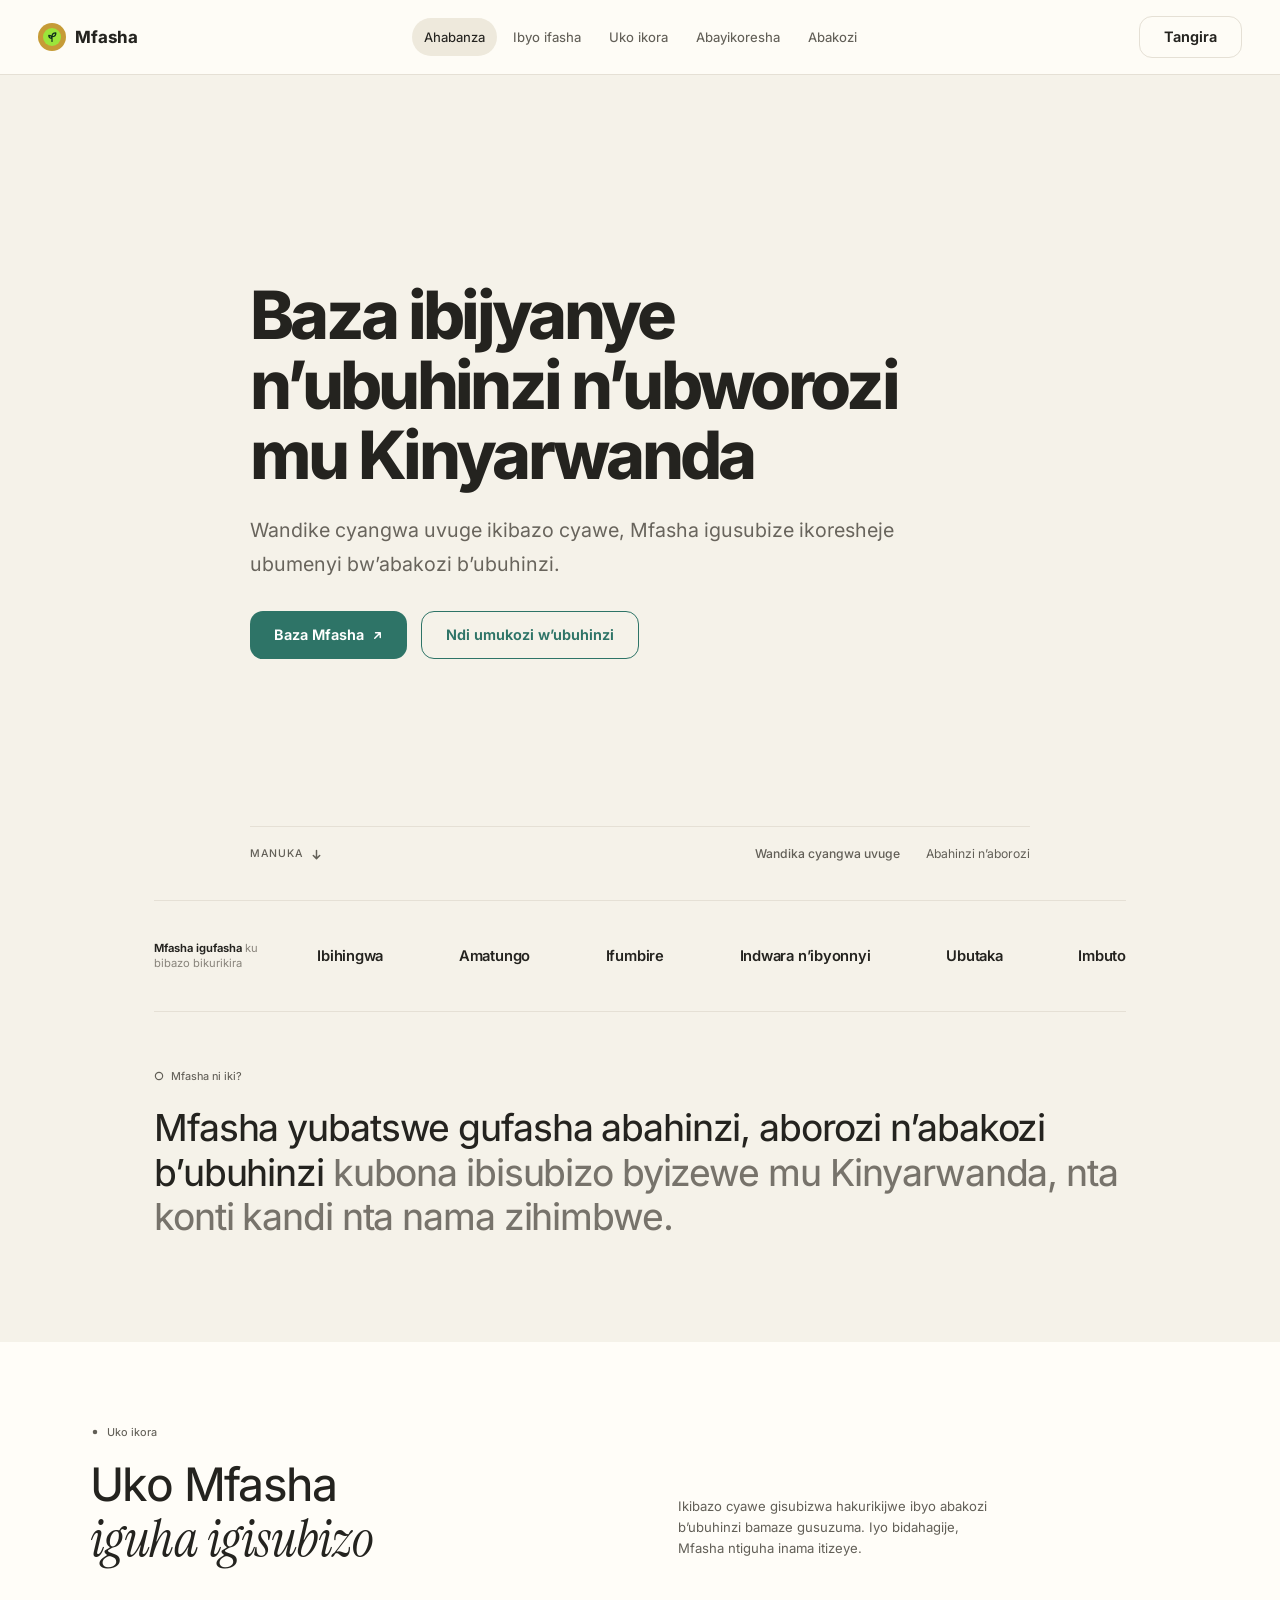
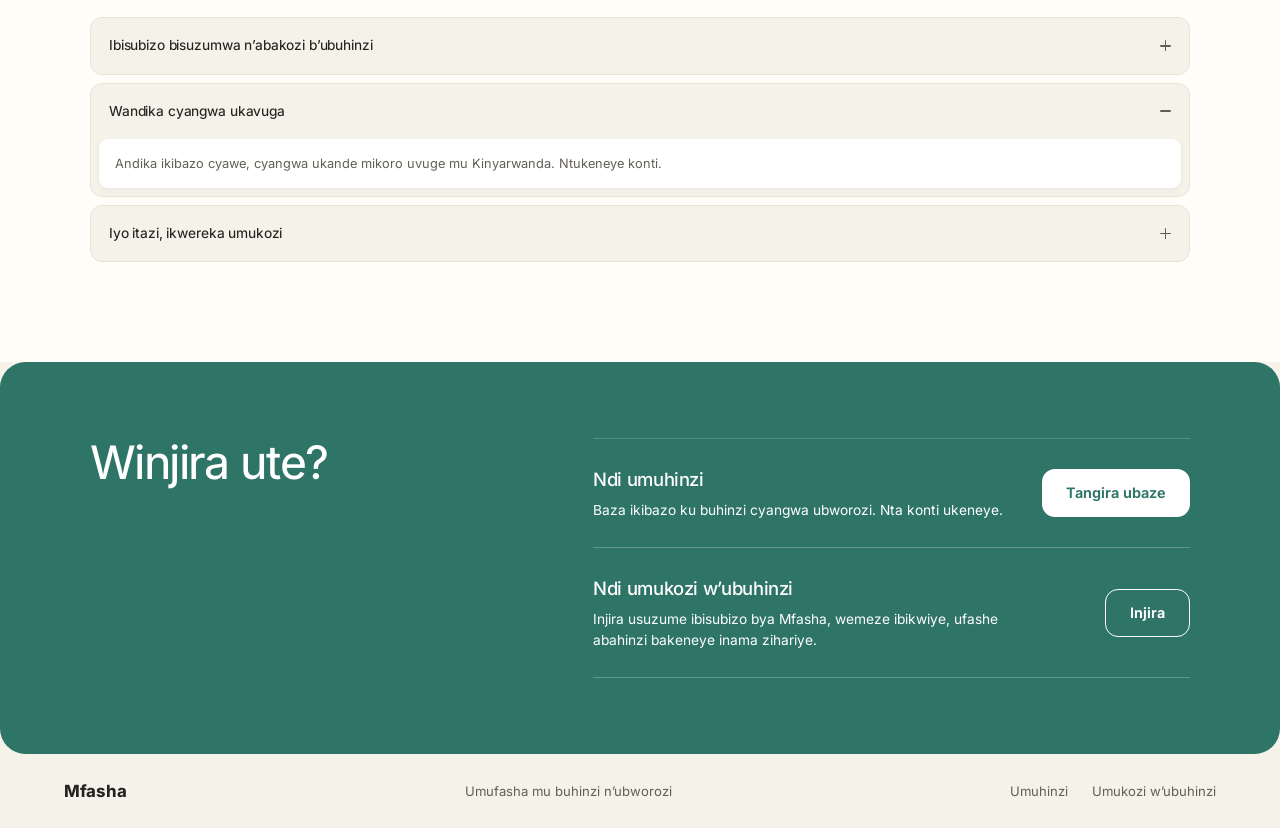
==== commit 2a175460: "feat(auth): redesign chatbot interface and update officer PIN authentication" ====
--- a/frontend/index.html
+++ b/frontend/index.html
@@ -7,7 +7,6 @@
 <meta name="theme-color" content="#f4f6f1">
 <title>Mfasha – Umufasha wawe mu buhinzi n’ubworozi</title>
 <link rel="icon" href="data:image/svg+xml,%3Csvg xmlns='http://www.w3.org/2000/svg' viewBox='0 0 64 64'%3E%3Crect width='64' height='64' rx='16' fill='%230f2d1c'/%3E%3Ctext x='32' y='45' font-family='Arial' font-size='36' font-weight='700' text-anchor='middle' fill='%23d6f23d'%3EM%3C/text%3E%3C/svg%3E">
-<link rel="preload" as="image" href="img/hero-farmers.jpg">
 <link rel="preconnect" href="https://fonts.googleapis.com">
 <link rel="preconnect" href="https://fonts.gstatic.com" crossorigin>
 <link href="https://fonts.googleapis.com/css2?family=Instrument+Serif:ital@1&display=swap" rel="stylesheet">
@@ -112,12 +111,6 @@
   .proof .mic { display: inline-flex; align-items: center; gap: 7px; font-weight: 500; }
   .proof .mic svg { width: 16px; height: 16px; color: var(--lime); }
   .who { display: flex; align-items: center; gap: 10px; }
-  .faces { display: flex; }
-  .faces i { width: 32px; height: 32px; margin-left: -9px; border-radius: 50%; border: 2px solid rgba(255, 255, 255, .95); background: url("img/hero-farmers.jpg") no-repeat; background-size: 350px 218px; }
-  .faces i:first-child { margin-left: 0; }
-  .faces i:nth-child(1) { background-position: -190px -80px; }
-  .faces i:nth-child(2) { background-position: -115px -63px; }
-  .faces i:nth-child(3) { background-position: -42px -62px; }
 
   /* ---------- Topics strip + intro (paper) ---------- */
   .band { background: var(--paper); margin: 0 var(--inset); }
@@ -193,6 +186,46 @@
     .row .btn { justify-self: start; }
   }
   @media (prefers-reduced-motion: reduce) { * { transition: none !important; scroll-behavior: auto !important; } }
+
+/* November 2026 refresh: quiet, image-free cream and green interface */
+:root{--paper:#f5f2e9;--white:#fffdf8;--ink:#24231f;--soft:#625f57;--muted:#88847b;--line:#e5e0d5;--card:#fbf9f3;--lime:#2e7467;--leaf:#2e7467;--forest:#2e7467;--pad:clamp(22px,5vw,76px);--inset:0px}
+body{background:var(--paper);color:var(--ink)}
+.hero{height:auto;min-height:100svh;max-height:none;margin:0;border-radius:0;background:var(--paper);color:var(--ink);overflow:visible;display:flex}
+.hero-img,.shade{display:none!important}
+.nav{width:100%;grid-template-columns:1fr auto 1fr;padding:14px clamp(18px,3vw,48px);border-bottom:1px solid var(--line);background:rgba(255,253,248,.9)}
+.word{font-size:1.05rem;font-weight:750;color:var(--ink)}
+.word svg{background:#c69b36;border-radius:50%;padding:5px}
+.links{background:transparent;border:0;backdrop-filter:none;gap:4px}
+.links a{color:var(--soft);font-size:.82rem;padding:9px 12px}
+.links a[aria-current=page]{background:#eee9dc;color:var(--ink)}
+.links a[aria-current=page]::before{display:none}
+.btn{height:48px;border-radius:13px;font-size:.9rem;font-weight:650;padding:0 24px}
+.btn.white{height:42px;border:1px solid var(--line);background:transparent}
+.btn.lime{background:#2e7467;color:white}
+.btn.lime:hover{background:#245f55}
+.btn.ghost{color:#2e7467;border:1.5px solid #2e7467;background:transparent;backdrop-filter:none}
+.hero-copy{width:min(780px,calc(100% - 40px));margin:auto;padding:75px 0 36px;color:var(--ink)}
+h1{max-width:760px;font-size:clamp(2.45rem,5.2vw,4.2rem);font-weight:780;line-height:1.05;letter-spacing:-.055em}
+h1 .serif{font:inherit;letter-spacing:inherit}
+.lede{max-width:680px;color:#68645c;font-size:clamp(1rem,1.6vw,1.22rem);line-height:1.75;margin-top:22px}
+.cta{margin-top:30px;gap:14px}
+.hero-foot{width:min(780px,calc(100% - 40px));margin:0 auto;padding:18px 0 36px;color:var(--soft);border-top:1px solid var(--line)}
+.scroll{color:var(--soft)}.proof{color:var(--soft)}.proof .mic svg{color:#2e7467}
+.band{background:var(--paper);margin:0}.band .in{max-width:1100px;margin:auto}
+.strip{border-top:1px solid var(--line);border-bottom:1px solid var(--line)}
+.strip li{color:var(--ink)}
+.intro p.big{color:var(--ink)}.intro .dim{color:#77736b}
+.about{background:#fffdf8;margin:0;padding-left:max(var(--pad),calc((100vw - 1100px)/2));padding-right:max(var(--pad),calc((100vw - 1100px)/2))}
+.about-head{max-width:1100px;margin:auto}.about-body{max-width:1100px;margin-left:auto;margin-right:auto;grid-template-columns:1fr}
+.photo{display:none!important}
+.acc-item{background:#f5f2e9;border-color:#e9e3d8}
+.enter{background:#2e7467;color:white;margin:0;padding:clamp(42px,6vw,76px) max(var(--pad),calc((100vw - 1100px)/2))}
+.enter .title,.enter h3,.enter p{color:white}.enter .row{border-color:rgba(255,255,255,.24)}
+.enter .btn.lime{background:#fff;color:#2e7467}.enter .btn.outline-w{border-color:white;color:white}
+.foot{background:#f5f2e9;color:var(--soft);padding:24px clamp(20px,5vw,76px)}
+@media(max-width:850px){.nav{grid-template-columns:1fr auto}.links{display:none}.hero-copy{padding-top:56px}.hero-foot{flex-wrap:wrap}.proof{flex-wrap:wrap}}
+@media(max-width:560px){h1{font-size:2.45rem}.hero-copy{padding-top:42px}.cta{flex-direction:column;align-items:stretch}.cta .btn{width:100%}.hero-foot{align-items:flex-start}.strip ul{justify-content:flex-start}}
+
 </style>
 </head>
 <body>
@@ -200,7 +233,6 @@
 
 <div class="page">
 <header class="hero" id="top">
-  <img class="hero-img" src="img/hero-farmers.jpg" alt="Abahinzi b’icyayi basoroma icyayi mu murima" width="701" height="436" fetchpriority="high">
   <div class="shade" aria-hidden="true"></div>
 
   <div class="nav">
@@ -235,7 +267,7 @@
     </a>
     <div class="proof">
       <span class="mic">Wandika cyangwa uvuge</span>
-      <span class="who"><span class="faces" aria-hidden="true"><i></i><i></i><i></i></span>Abahinzi n’aborozi</span>
+      <span class="who">Abahinzi n’aborozi</span>
     </div>
   </div>
 </header>
@@ -293,9 +325,6 @@
         </div>
       </div>
 
-      <div class="photo">
-        <img src="img/hero-farmers.jpg" alt="Umuhinzi w’umugore asoroma icyayi mu murima, abandi bakorera inyuma ye" loading="lazy" width="701" height="436">
-      </div>
     </div>
   </section>
 
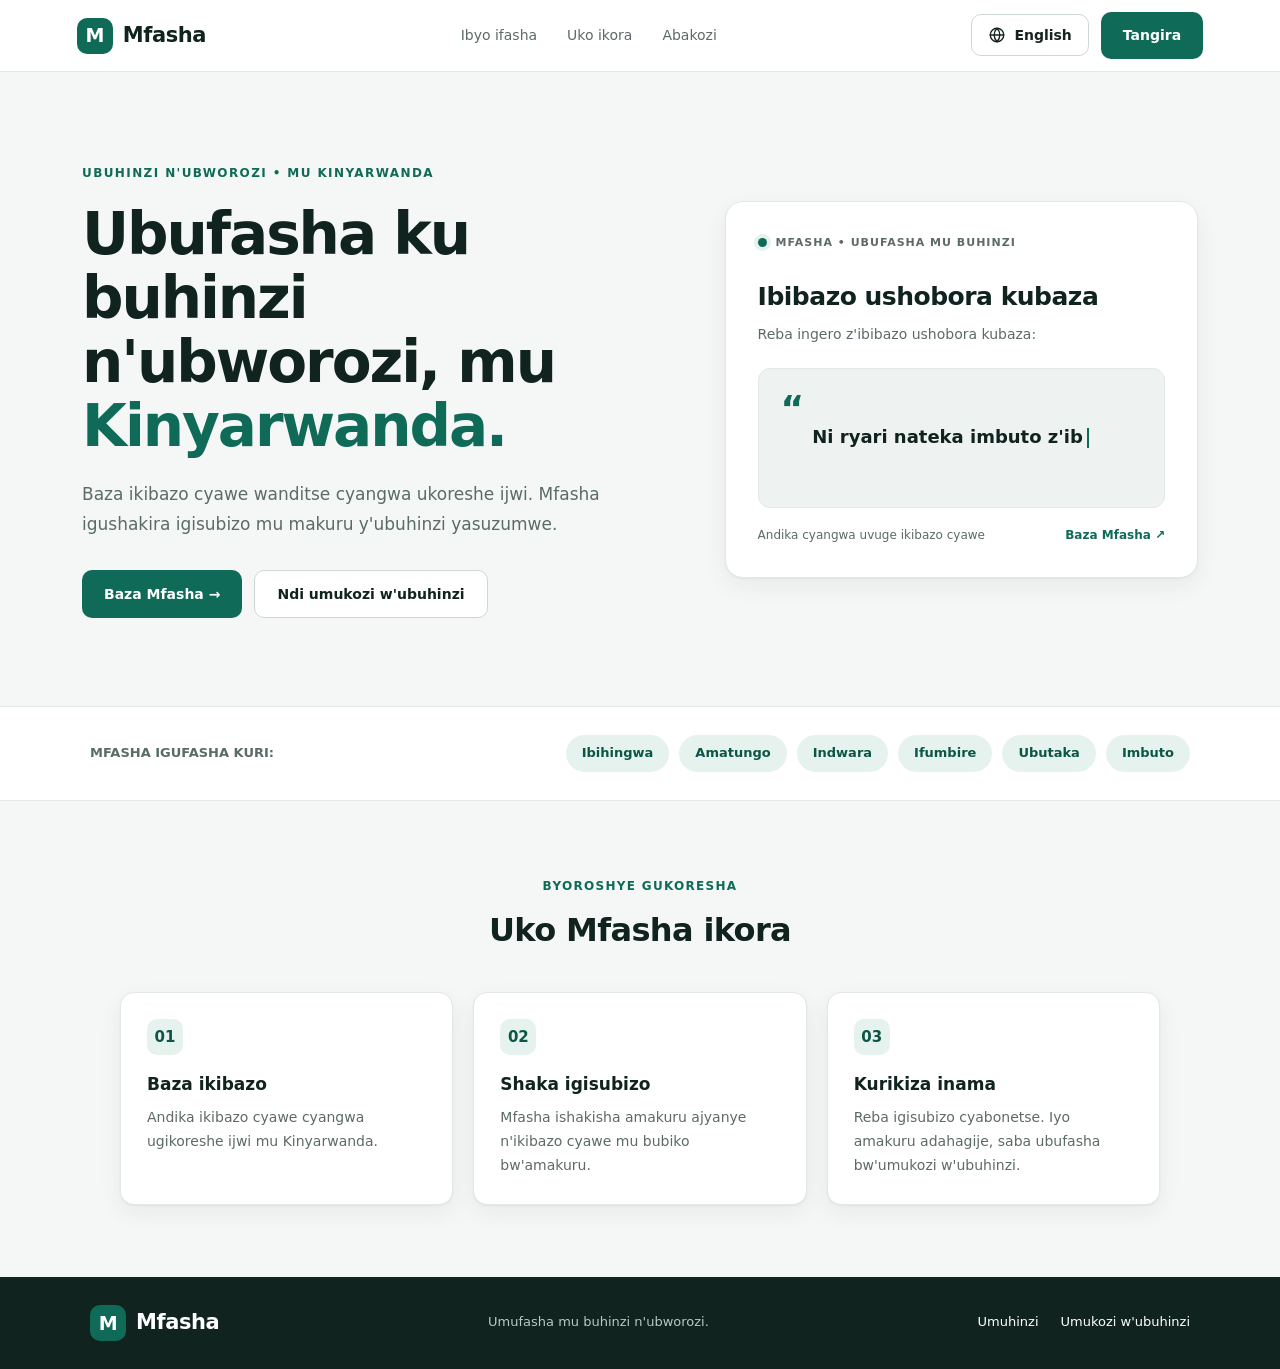
==== commit e9077c34: "feat(frontend): unify interface styling and add multilingual language switcher" ====
--- a/frontend/index.html
+++ b/frontend/index.html
@@ -1,372 +1,131 @@
-<!doctype html>
+<!DOCTYPE html>
 <html lang="rw">
 <head>
-<meta charset="utf-8">
-<meta name="viewport" content="width=device-width, initial-scale=1, viewport-fit=cover">
-<meta name="description" content="Mfasha igufasha gushaka amakuru ku buhinzi n’ubworozi mu Kinyarwanda, wandika cyangwa uvuga.">
-<meta name="theme-color" content="#f4f6f1">
-<title>Mfasha – Umufasha wawe mu buhinzi n’ubworozi</title>
-<link rel="icon" href="data:image/svg+xml,%3Csvg xmlns='http://www.w3.org/2000/svg' viewBox='0 0 64 64'%3E%3Crect width='64' height='64' rx='16' fill='%230f2d1c'/%3E%3Ctext x='32' y='45' font-family='Arial' font-size='36' font-weight='700' text-anchor='middle' fill='%23d6f23d'%3EM%3C/text%3E%3C/svg%3E">
-<link rel="preconnect" href="https://fonts.googleapis.com">
-<link rel="preconnect" href="https://fonts.gstatic.com" crossorigin>
-<link href="https://fonts.googleapis.com/css2?family=Instrument+Serif:ital@1&display=swap" rel="stylesheet">
-<style>
-  @font-face {
-    font-family: "Inter"; font-style: normal; font-weight: 100 900; font-display: swap;
-    src: url("fonts/inter.woff2") format("woff2");
-  }
-  /* Offline fallback for the italic serif (used only if Google Fonts cannot load) */
-  @font-face {
-    font-family: "Pagella"; font-style: italic; font-weight: 400; font-display: swap; size-adjust: 92%;
-    src: url("fonts/pagella-italic.woff") format("woff");
-  }
-
-  :root {
-    --paper: #f4f6f1;
-    --white: #fff;
-    --ink: #0f2d1c;
-    --soft: #4b6354;
-    --muted: #84988a;
-    --line: #e2e8de;
-    --card: #f1f4ee;
-    --lime: #d6f23d;
-    --leaf: #9be53b;
-    --forest: #0d2a19;
-    --serif: "Instrument Serif", "Pagella", Georgia, serif;
-    --page-max: 1480px;
-    --inset: clamp(8px, 1vw, 14px);
-    --pad: clamp(20px, 5.5vw, 84px);
-    --edge: calc(var(--inset) + var(--pad));
-  }
-  *, *::before, *::after { box-sizing: border-box; }
-  html { scroll-behavior: smooth; scroll-padding-top: 24px; }
-  body {
-    margin: 0; background: var(--paper); color: var(--ink);
-    font: 400 16px/1.55 "Inter", system-ui, -apple-system, "Segoe UI", Arial, sans-serif;
-    -webkit-font-smoothing: antialiased; font-feature-settings: "cv11", "ss03";
-  }
-  .page { max-width: var(--page-max); margin: 0 auto; }
-  a { color: inherit; text-decoration: none; }
-  h1, h2, h3, p, ul, ol { margin: 0; padding: 0; }
-  ul, ol { list-style: none; }
-  button { font: inherit; color: inherit; }
-  :focus-visible { outline: 2px solid var(--leaf); outline-offset: 3px; border-radius: 8px; }
-  .serif { font-family: var(--serif); font-style: italic; font-weight: 400; letter-spacing: -.005em; }
-
-  /* ---------- Hero ---------- */
-  .hero {
-    position: relative; isolation: isolate; overflow: hidden; color: #fff;
-    margin: var(--inset); border-radius: clamp(12px, 1.3vw, 18px);
-    height: calc(100vh - var(--inset) * 2); height: calc(100svh - var(--inset) * 2);
-    min-height: 620px; max-height: 900px;
-    display: flex; flex-direction: column; background: var(--forest);
-  }
-  .hero-img { position: absolute; inset: 0; z-index: -2; width: 100%; height: 100%; object-fit: cover; object-position: 62% 38%; filter: blur(5px); transform: scale(1.06); }
-  .shade {
-    position: absolute; inset: 0; z-index: -1;
-    background:
-      linear-gradient(180deg, rgba(6, 26, 14, .34) 0%, rgba(6, 26, 14, 0) 24%, rgba(6, 26, 14, .1) 46%, rgba(6, 26, 14, .78) 100%),
-      linear-gradient(90deg, rgba(6, 26, 14, .5) 0%, rgba(6, 26, 14, 0) 58%);
-  }
-
-  .nav { display: grid; grid-template-columns: 1fr auto 1fr; align-items: center; gap: 16px; padding: clamp(16px, 1.9vw, 26px) var(--pad); }
-  .word { display: inline-flex; align-items: center; gap: 9px; font-size: 1.02rem; font-weight: 500; letter-spacing: -.015em; }
-  .word svg { width: 28px; height: 28px; flex: none; }
-  .links {
-    display: flex; gap: 2px; padding: 4px; border-radius: 999px;
-    background: rgba(255, 255, 255, .14); border: 1px solid rgba(255, 255, 255, .2);
-    -webkit-backdrop-filter: blur(12px); backdrop-filter: blur(12px);
-  }
-  .links a { display: inline-flex; align-items: center; gap: 7px; padding: 6px 15px; border-radius: 999px; font-size: .76rem; font-weight: 450; color: rgba(255, 255, 255, .72); transition: color .2s, background .2s; }
-  .links a:hover { color: #fff; }
-  .links a[aria-current="page"] { background: #fff; color: var(--ink); }
-  .links a[aria-current="page"]::before { content: ""; width: 7px; height: 7px; border-radius: 50%; background: var(--ink); }
-  .nav-end { justify-self: end; }
-
-  .btn {
-    display: inline-flex; align-items: center; justify-content: center; gap: 8px; height: 42px; padding: 0 20px;
-    border-radius: 999px; font-size: .8rem; font-weight: 500; white-space: nowrap; border: 0; cursor: pointer;
-    transition: background .2s, border-color .2s, transform .15s;
-  }
-  .btn:active { transform: scale(.97); }
-  .btn svg { width: 11px; height: 11px; }
-  .btn.white { background: #fff; color: var(--ink); height: 38px; }
-  .btn.white:hover { background: var(--lime); }
-  .btn.lime { background: var(--lime); color: var(--forest); }
-  .btn.lime:hover { background: #e4f87a; }
-  .btn.ghost { color: #fff; border: 1px solid rgba(255, 255, 255, .5); background: rgba(255, 255, 255, .07); -webkit-backdrop-filter: blur(8px); backdrop-filter: blur(8px); }
-  .btn.ghost:hover { background: rgba(255, 255, 255, .18); border-color: #fff; }
-
-  .hero-copy { margin-top: auto; padding: 0 var(--pad); }
-  h1 { max-width: 14.5em; font-size: clamp(2rem, 3.9vw, 3.4rem); font-weight: 500; line-height: 1.07; letter-spacing: -.035em; text-wrap: balance; }
-  h1 .serif { font-size: 1.1em; letter-spacing: -.01em; }
-  .lede { max-width: 30em; margin-top: 16px; font-size: clamp(.82rem, 1vw, .92rem); line-height: 1.55; color: rgba(255, 255, 255, .76); text-wrap: pretty; }
-  .cta { display: flex; flex-wrap: wrap; gap: 10px; margin-top: 24px; }
-
-  .hero-foot { display: flex; align-items: center; justify-content: space-between; gap: 20px; padding: clamp(24px, 3.2vw, 44px) var(--pad) clamp(18px, 2.2vw, 28px); }
-  .scroll { display: inline-flex; align-items: center; gap: 8px; font-size: .66rem; font-weight: 500; letter-spacing: .1em; text-transform: uppercase; color: rgba(255, 255, 255, .85); }
-  .scroll svg { width: 11px; height: 11px; }
-  .scroll:hover { color: #fff; }
-  .proof { display: flex; align-items: center; gap: clamp(14px, 2vw, 26px); font-size: .76rem; color: rgba(255, 255, 255, .85); }
-  .proof .mic { display: inline-flex; align-items: center; gap: 7px; font-weight: 500; }
-  .proof .mic svg { width: 16px; height: 16px; color: var(--lime); }
-  .who { display: flex; align-items: center; gap: 10px; }
-
-  /* ---------- Topics strip + intro (paper) ---------- */
-  .band { background: var(--paper); margin: 0 var(--inset); }
-  .band .in { padding: 0 var(--pad); }
-  .strip { display: flex; align-items: center; justify-content: space-between; gap: 20px 40px; flex-wrap: wrap; padding: clamp(24px, 3.4vw, 40px) 0; }
-  .strip > p { max-width: 11em; font-size: .7rem; line-height: 1.35; color: var(--muted); }
-  .strip > p b { font-weight: 650; color: var(--ink); }
-  .strip ul { flex: 1; display: flex; flex-wrap: wrap; align-items: center; justify-content: space-between; gap: 12px 28px; min-width: min(100%, 440px); }
-  .strip li { display: inline-flex; align-items: center; gap: 8px; font-size: clamp(.85rem, 1.15vw, 1rem); font-weight: 600; letter-spacing: -.015em; color: var(--soft); }
-  .strip li svg { width: 18px; height: 18px; flex: none; color: var(--ink); }
-
-  .tag { display: inline-flex; align-items: center; gap: 7px; font-size: .68rem; font-weight: 450; color: var(--soft); }
-  .tag svg { width: 10px; height: 10px; }
-  .intro { padding: clamp(28px, 4vw, 52px) 0 clamp(56px, 8vw, 104px); }
-  .intro p.big { margin-top: 18px; max-width: 30em; font-size: clamp(1.45rem, 2.9vw, 2.6rem); font-weight: 450; line-height: 1.2; letter-spacing: -.03em; text-wrap: pretty; color: var(--ink); }
-  .intro .dim { color: var(--muted); }
-
-  /* ---------- About (white) ---------- */
-  .about { background: var(--white); margin: 0 var(--inset); padding: clamp(44px, 6vw, 80px) var(--pad) clamp(56px, 8vw, 100px); }
-  .about-head { display: grid; grid-template-columns: 1fr 1fr; gap: 20px clamp(28px, 6vw, 90px); align-items: end; }
-  h2.title { margin-top: 16px; font-size: clamp(1.9rem, 3.6vw, 3.1rem); font-weight: 450; line-height: 1.08; letter-spacing: -.035em; }
-  h2.title .serif { display: block; font-size: 1.12em; line-height: 1; margin-top: 4px; letter-spacing: -.01em; }
-  .about-head > p { max-width: 24em; justify-self: start; padding-bottom: 6px; font-size: .82rem; line-height: 1.6; color: var(--soft); }
-  .about-body { display: grid; grid-template-columns: .92fr 1fr; gap: clamp(18px, 2.6vw, 36px); margin-top: clamp(28px, 4.4vw, 52px); align-items: start; }
-
-  .acc { display: flex; flex-direction: column; gap: 8px; }
-  .acc-item { border-radius: 12px; background: var(--card); border: 1px solid #ebefe7; }
-  .acc-btn { width: 100%; display: flex; align-items: center; gap: 12px; padding: 17px 18px; text-align: left; background: none; border: 0; cursor: pointer; font-size: .86rem; font-weight: 450; letter-spacing: -.01em; border-radius: 12px; }
-  .acc-btn .ico { width: 16px; height: 16px; flex: none; color: var(--ink); }
-  .acc-btn .t { flex: 1; }
-  .acc-btn .plus { position: relative; width: 11px; height: 11px; flex: none; }
-  .acc-btn .plus::before, .acc-btn .plus::after { content: ""; position: absolute; background: var(--soft); border-radius: 1px; transition: transform .25s; }
-  .acc-btn .plus::before { left: 0; right: 0; top: 4.75px; height: 1.5px; }
-  .acc-btn .plus::after { top: 0; bottom: 0; left: 4.75px; width: 1.5px; }
-  .acc-item.open .plus::after { transform: scaleY(0); }
-  .acc-panel { display: grid; grid-template-rows: 0fr; transition: grid-template-rows .3s ease; }
-  .acc-item.open .acc-panel { grid-template-rows: 1fr; }
-  .acc-panel > div { overflow: hidden; }
-  .acc-panel p { margin: 0 8px 8px; padding: 14px 16px; border-radius: 9px; background: #fff; box-shadow: 0 1px 6px rgba(15, 45, 28, .06); font-size: .8rem; line-height: 1.65; color: var(--soft); }
-
-  .photo { position: relative; aspect-ratio: 1.22; min-height: 300px; }
-  .photo img { width: 100%; height: 100%; object-fit: cover; object-position: 74% 50%; border-radius: clamp(14px, 1.6vw, 22px); display: block; }
-
-  /* ---------- Entry points (dark green) ---------- */
-  .enter { margin: var(--inset); border-radius: clamp(16px, 2vw, 26px); background: var(--forest); color: #fff; padding: clamp(44px, 6vw, 84px) var(--pad); display: grid; grid-template-columns: 5fr 7fr; gap: clamp(28px, 6vw, 90px); align-items: start; }
-  .enter h2.title { margin-top: 0; }
-  .rows { border-top: 1px solid rgba(255, 255, 255, .18); }
-  .row { display: grid; grid-template-columns: 1fr auto; align-items: center; gap: 20px; padding: 26px 0; border-bottom: 1px solid rgba(255, 255, 255, .18); }
-  .row h3 { font-size: 1.15rem; font-weight: 500; letter-spacing: -.02em; }
-  .row p { margin-top: 6px; max-width: 30em; font-size: .86rem; color: rgba(255, 255, 255, .66); }
-  .btn.outline-w { color: #fff; border: 1px solid rgba(255, 255, 255, .4); }
-  .btn.outline-w:hover { border-color: #fff; background: rgba(255, 255, 255, .1); }
-
-  /* ---------- Footer ---------- */
-  .foot { display: flex; align-items: center; justify-content: space-between; flex-wrap: wrap; gap: 14px 28px; padding: 18px calc(var(--inset) + 4px) 34px; font-size: .82rem; color: var(--soft); }
-  .foot .word { color: var(--ink); }
-  .foot nav { display: flex; gap: 24px; }
-  .foot a:hover { color: var(--ink); }
-
-  @media (max-width: 900px) {
-    .links { display: none; }
-    .nav { grid-template-columns: 1fr auto; }
-    .about-head, .about-body, .enter { grid-template-columns: minmax(0, 1fr); }
-    .photo { order: -1; aspect-ratio: 4 / 3; min-height: 0; }
-  }
-  @media (max-width: 560px) {
-    .hero { min-height: 640px; }
-    .hero-img { object-position: 60% 30%; }
-    .cta .btn { flex: 1 1 100%; }
-    .proof .mic { display: none; }
-    .strip ul { justify-content: flex-start; gap: 10px 22px; }
-    .row { grid-template-columns: 1fr; }
-    .row .btn { justify-self: start; }
-  }
-  @media (prefers-reduced-motion: reduce) { * { transition: none !important; scroll-behavior: auto !important; } }
-
-/* November 2026 refresh: quiet, image-free cream and green interface */
-:root{--paper:#f5f2e9;--white:#fffdf8;--ink:#24231f;--soft:#625f57;--muted:#88847b;--line:#e5e0d5;--card:#fbf9f3;--lime:#2e7467;--leaf:#2e7467;--forest:#2e7467;--pad:clamp(22px,5vw,76px);--inset:0px}
-body{background:var(--paper);color:var(--ink)}
-.hero{height:auto;min-height:100svh;max-height:none;margin:0;border-radius:0;background:var(--paper);color:var(--ink);overflow:visible;display:flex}
-.hero-img,.shade{display:none!important}
-.nav{width:100%;grid-template-columns:1fr auto 1fr;padding:14px clamp(18px,3vw,48px);border-bottom:1px solid var(--line);background:rgba(255,253,248,.9)}
-.word{font-size:1.05rem;font-weight:750;color:var(--ink)}
-.word svg{background:#c69b36;border-radius:50%;padding:5px}
-.links{background:transparent;border:0;backdrop-filter:none;gap:4px}
-.links a{color:var(--soft);font-size:.82rem;padding:9px 12px}
-.links a[aria-current=page]{background:#eee9dc;color:var(--ink)}
-.links a[aria-current=page]::before{display:none}
-.btn{height:48px;border-radius:13px;font-size:.9rem;font-weight:650;padding:0 24px}
-.btn.white{height:42px;border:1px solid var(--line);background:transparent}
-.btn.lime{background:#2e7467;color:white}
-.btn.lime:hover{background:#245f55}
-.btn.ghost{color:#2e7467;border:1.5px solid #2e7467;background:transparent;backdrop-filter:none}
-.hero-copy{width:min(780px,calc(100% - 40px));margin:auto;padding:75px 0 36px;color:var(--ink)}
-h1{max-width:760px;font-size:clamp(2.45rem,5.2vw,4.2rem);font-weight:780;line-height:1.05;letter-spacing:-.055em}
-h1 .serif{font:inherit;letter-spacing:inherit}
-.lede{max-width:680px;color:#68645c;font-size:clamp(1rem,1.6vw,1.22rem);line-height:1.75;margin-top:22px}
-.cta{margin-top:30px;gap:14px}
-.hero-foot{width:min(780px,calc(100% - 40px));margin:0 auto;padding:18px 0 36px;color:var(--soft);border-top:1px solid var(--line)}
-.scroll{color:var(--soft)}.proof{color:var(--soft)}.proof .mic svg{color:#2e7467}
-.band{background:var(--paper);margin:0}.band .in{max-width:1100px;margin:auto}
-.strip{border-top:1px solid var(--line);border-bottom:1px solid var(--line)}
-.strip li{color:var(--ink)}
-.intro p.big{color:var(--ink)}.intro .dim{color:#77736b}
-.about{background:#fffdf8;margin:0;padding-left:max(var(--pad),calc((100vw - 1100px)/2));padding-right:max(var(--pad),calc((100vw - 1100px)/2))}
-.about-head{max-width:1100px;margin:auto}.about-body{max-width:1100px;margin-left:auto;margin-right:auto;grid-template-columns:1fr}
-.photo{display:none!important}
-.acc-item{background:#f5f2e9;border-color:#e9e3d8}
-.enter{background:#2e7467;color:white;margin:0;padding:clamp(42px,6vw,76px) max(var(--pad),calc((100vw - 1100px)/2))}
-.enter .title,.enter h3,.enter p{color:white}.enter .row{border-color:rgba(255,255,255,.24)}
-.enter .btn.lime{background:#fff;color:#2e7467}.enter .btn.outline-w{border-color:white;color:white}
-.foot{background:#f5f2e9;color:var(--soft);padding:24px clamp(20px,5vw,76px)}
-@media(max-width:850px){.nav{grid-template-columns:1fr auto}.links{display:none}.hero-copy{padding-top:56px}.hero-foot{flex-wrap:wrap}.proof{flex-wrap:wrap}}
-@media(max-width:560px){h1{font-size:2.45rem}.hero-copy{padding-top:42px}.cta{flex-direction:column;align-items:stretch}.cta .btn{width:100%}.hero-foot{align-items:flex-start}.strip ul{justify-content:flex-start}}
-
-</style>
+  <meta charset="UTF-8">
+  <meta name="viewport" content="width=device-width, initial-scale=1">
+  <meta name="theme-color" content="#0f6b57">
+  <meta name="description" content="Mfasha - Umufasha mu buhinzi n'ubworozi mu Kinyarwanda.">
+  <title>Mfasha | Umufasha mu buhinzi n'ubworozi</title>
+  <link rel="icon" href="data:image/svg+xml,%3Csvg xmlns='http://www.w3.org/2000/svg' viewBox='0 0 64 64'%3E%3Crect width='64' height='64' rx='16' fill='%230f6b57'/%3E%3Ctext x='32' y='44' font-family='Arial' font-size='36' font-weight='700' text-anchor='middle' fill='%23fff'%3EM%3C/text%3E%3C/svg%3E">
+  <link rel="stylesheet" href="style.css">
+  <script src="i18n.js"></script>
 </head>
 <body>
-<noscript><p style="margin:0;padding:12px;text-align:center;background:#d6f23d;color:#0f2d1c">Mfasha ikenera JavaScript kugira ngo ikore.</p></noscript>
 
-<div class="page">
-<header class="hero" id="top">
-  <div class="shade" aria-hidden="true"></div>
-
-  <div class="nav">
-    <a class="word" href="index.html" translate="no" aria-label="Mfasha, urupapuro rwa mbere">
-      <svg viewBox="0 0 28 28" aria-hidden="true"><rect width="28" height="28" rx="8" fill="#9be53b"/><path d="M14 21v-7.5M14 13.5c0-3.6 2.4-5.8 6-5.8 0 3.6-2.4 5.8-6 5.8zM14 16c0-2.8-1.9-4.4-5-4.4 0 2.8 1.9 4.4 5 4.4z" fill="none" stroke="#0f2d1c" stroke-width="1.9" stroke-linecap="round" stroke-linejoin="round"/></svg>
-      Mfasha
-    </a>
-    <nav class="links" aria-label="Ibice by’urupapuro">
-      <a href="index.html" aria-current="page">Ahabanza</a>
-      <a href="#ibyo-ifasha">Ibyo ifasha</a>
-      <a href="#uko-ikora">Uko ikora</a>
-      <a href="#abayikoresha">Abayikoresha</a>
+  <header class="navbar">
+    <a href="index.html" class="logo"><span class="logo-icon">M</span>Mfasha</a>
+    <nav class="nav-links">
+      <a href="#topics">Ibyo ifasha</a>
+      <a href="#how">Uko ikora</a>
       <a href="officer.html">Abakozi</a>
     </nav>
-    <div class="nav-end"><a class="btn white" href="chat.html">Tangira</a></div>
-  </div>
+    <a href="chat.html" class="nav-action">Tangira</a>
+  </header>
 
-  <div class="hero-copy">
-    <h1>Baza ibijyanye n’ubuhinzi n’ubworozi mu <span class="serif">Kinyarwanda</span></h1>
-    <p class="lede">Wandike cyangwa uvuge ikibazo cyawe, Mfasha igusubize ikoresheje ubumenyi bw’abakozi b’ubuhinzi.</p>
-    <div class="cta">
-      <a class="btn lime" href="chat.html">Baza Mfasha
-        <svg viewBox="0 0 14 14" fill="none" stroke="currentColor" stroke-width="1.8" stroke-linecap="round" stroke-linejoin="round" aria-hidden="true"><path d="M3.5 10.5l7-7M4.5 3.5h6v6"/></svg>
-      </a>
-      <a class="btn ghost" href="officer.html">Ndi umukozi w’ubuhinzi</a>
-    </div>
-  </div>
-
-  <div class="hero-foot">
-    <a class="scroll" href="#ibyo-ifasha">Manuka
-      <svg viewBox="0 0 12 12" fill="none" stroke="currentColor" stroke-width="1.6" stroke-linecap="round" stroke-linejoin="round" aria-hidden="true"><path d="M6 1.5v9M2.5 7l3.5 3.5L9.5 7"/></svg>
-    </a>
-    <div class="proof">
-      <span class="mic">Wandika cyangwa uvuge</span>
-      <span class="who">Abahinzi n’aborozi</span>
-    </div>
-  </div>
-</header>
-
-<main>
-  <div class="band">
-    <div class="in">
-      <div class="strip" id="ibyo-ifasha">
-        <p><b>Mfasha igufasha</b> ku bibazo bikurikira</p>
-        <ul>
-          <li>Ibihingwa</li>
-          <li>Amatungo</li>
-          <li>Ifumbire</li>
-          <li>Indwara n’ibyonnyi</li>
-          <li>Ubutaka</li>
-          <li>Imbuto</li>
-        </ul>
-      </div>
-
-      <section class="intro" id="intro">
-        <span class="tag"><svg viewBox="0 0 11 11" fill="none" stroke="currentColor" stroke-width="1.3" aria-hidden="true"><circle cx="5.5" cy="5.5" r="4"/></svg>Mfasha ni iki?</span>
-        <p class="big">Mfasha yubatswe gufasha abahinzi, aborozi n’abakozi b’ubuhinzi <span class="dim">kubona ibisubizo byizewe mu Kinyarwanda, nta konti kandi nta nama zihimbwe.</span></p>
-      </section>
-    </div>
-  </div>
-
-  <section class="about" id="uko-ikora">
-    <div class="about-head">
-      <div>
-        <span class="tag"><svg viewBox="0 0 11 11" fill="currentColor" aria-hidden="true"><circle cx="5.5" cy="5.5" r="2.5"/></svg>Uko ikora</span>
-        <h2 class="title">Uko Mfasha <span class="serif">iguha igisubizo</span></h2>
-      </div>
-      <p>Ikibazo cyawe gisubizwa hakurikijwe ibyo abakozi b’ubuhinzi bamaze gusuzuma. Iyo bidahagije, Mfasha ntiguha inama itizeye.</p>
-    </div>
-
-    <div class="about-body">
-      <div class="acc" id="acc">
-        <div class="acc-item">
-          <button class="acc-btn" type="button" aria-expanded="false" aria-controls="p1" id="b1">
-            <span class="t">Ibisubizo bisuzumwa n’abakozi b’ubuhinzi</span><span class="plus" aria-hidden="true"></span>
-          </button>
-          <div class="acc-panel" id="p1" role="region" aria-labelledby="b1"><div><p>Igisubizo cyose gikomoka ku makuru yasuzumwe kandi yemejwe n’abakozi b’ubuhinzi.</p></div></div>
-        </div>
-        <div class="acc-item open">
-          <button class="acc-btn" type="button" aria-expanded="true" aria-controls="p2" id="b2">
-            <span class="t">Wandika cyangwa ukavuga</span><span class="plus" aria-hidden="true"></span>
-          </button>
-          <div class="acc-panel" id="p2" role="region" aria-labelledby="b2"><div><p>Andika ikibazo cyawe, cyangwa ukande mikoro uvuge mu Kinyarwanda. Ntukeneye konti.</p></div></div>
-        </div>
-        <div class="acc-item">
-          <button class="acc-btn" type="button" aria-expanded="false" aria-controls="p3" id="b3">
-            <span class="t">Iyo itazi, ikwereka umukozi</span><span class="plus" aria-hidden="true"></span>
-          </button>
-          <div class="acc-panel" id="p3" role="region" aria-labelledby="b3"><div><p>Iyo Mfasha itizeye igisubizo ntihimbira inama. Ikwerekeza ku mukozi w’ubuhinzi ukwegereye.</p></div></div>
+  <main>
+    <section class="hero">
+      <div class="hero-copy">
+        <span class="eyebrow">UBUHINZI N'UBWOROZI • MU KINYARWANDA</span>
+        <h1>Ubufasha ku buhinzi n'ubworozi, mu <span>Kinyarwanda.</span></h1>
+        <p class="description">Baza ikibazo cyawe wanditse cyangwa ukoreshe ijwi. Mfasha igushakira igisubizo mu makuru y'ubuhinzi yasuzumwe.</p>
+        <div class="hero-buttons">
+          <a href="chat.html" class="button button-primary">Baza Mfasha →</a>
+          <a href="officer.html" class="button button-secondary">Ndi umukozi w'ubuhinzi</a>
         </div>
       </div>
 
+      <aside class="question-card">
+        <div class="card-label"><span class="live-dot"></span>MFASHA • UBUFASHA MU BUHINZI</div>
+        <h2>Ibibazo ushobora kubaza</h2>
+        <p>Reba ingero z'ibibazo ushobora kubaza:</p>
+        <div class="typing-box" aria-live="polite">
+          <span class="quote">“</span>
+          <span id="typing-question"></span>
+          <span class="cursor"></span>
+        </div>
+        <div class="card-bottom">
+          <span>Andika cyangwa uvuge ikibazo cyawe</span>
+          <a href="chat.html">Baza Mfasha ↗</a>
+        </div>
+      </aside>
+    </section>
+
+    <section class="topics" id="topics">
+      <div class="topics-inner">
+        <p class="topics-title">MFASHA IGUFASHA KURI:</p>
+        <div class="topic-list">
+          <span class="topic">Ibihingwa</span>
+          <span class="topic">Amatungo</span>
+          <span class="topic">Indwara</span>
+          <span class="topic">Ifumbire</span>
+          <span class="topic">Ubutaka</span>
+          <span class="topic">Imbuto</span>
+        </div>
+      </div>
+    </section>
+
+    <section class="how" id="how">
+      <div class="section-heading">
+        <span>BYOROSHYE GUKORESHA</span>
+        <h2>Uko Mfasha ikora</h2>
+      </div>
+      <div class="steps">
+        <article class="step">
+          <div class="step-number">01</div>
+          <h3>Baza ikibazo</h3>
+          <p>Andika ikibazo cyawe cyangwa ugikoreshe ijwi mu Kinyarwanda.</p>
+        </article>
+        <article class="step">
+          <div class="step-number">02</div>
+          <h3>Shaka igisubizo</h3>
+          <p>Mfasha ishakisha amakuru ajyanye n'ikibazo cyawe mu bubiko bw'amakuru.</p>
+        </article>
+        <article class="step">
+          <div class="step-number">03</div>
+          <h3>Kurikiza inama</h3>
+          <p>Reba igisubizo cyabonetse. Iyo amakuru adahagije, saba ubufasha bw'umukozi w'ubuhinzi.</p>
+        </article>
+      </div>
+    </section>
+  </main>
+
+  <footer>
+    <div class="footer-inner">
+      <a href="index.html" class="logo" style="color:white"><span class="logo-icon">M</span>Mfasha</a>
+      <p>Umufasha mu buhinzi n'ubworozi.</p>
+      <nav class="footer-links">
+        <a href="chat.html">Umuhinzi</a>
+        <a href="officer.html">Umukozi w'ubuhinzi</a>
+      </nav>
     </div>
-  </section>
+  </footer>
 
-  <section class="enter" id="abayikoresha">
-    <h2 class="title">Winjira ute?</h2>
-    <div class="rows">
-      <div class="row">
-        <div><h3>Ndi umuhinzi</h3><p>Baza ikibazo ku buhinzi cyangwa ubworozi. Nta konti ukeneye.</p></div>
-        <a class="btn lime" href="chat.html">Tangira ubaze</a>
-      </div>
-      <div class="row">
-        <div><h3>Ndi umukozi w’ubuhinzi</h3><p>Injira usuzume ibisubizo bya Mfasha, wemeze ibikwiye, ufashe abahinzi bakeneye inama zihariye.</p></div>
-        <a class="btn outline-w" href="officer.html">Injira</a>
-      </div>
-    </div>
-  </section>
-</main>
-
-<footer class="foot">
-  <a class="word" href="#top" translate="no">Mfasha</a>
-  <span>Umufasha mu buhinzi n’ubworozi</span>
-  <nav aria-label="Ahandi"><a href="chat.html">Umuhinzi</a><a href="officer.html">Umukozi w’ubuhinzi</a></nav>
-</footer>
-</div>
-
-<script>
-  (function () {
-    var items = document.querySelectorAll('#acc .acc-item');
-    items.forEach(function (item) {
-      item.querySelector('.acc-btn').addEventListener('click', function () {
-        var willOpen = !item.classList.contains('open');
-        items.forEach(function (o) {
-          o.classList.remove('open');
-          o.querySelector('.acc-btn').setAttribute('aria-expanded', 'false');
-        });
-        if (willOpen) {
-          item.classList.add('open');
-          item.querySelector('.acc-btn').setAttribute('aria-expanded', 'true');
-        }
-      });
-    });
-  })();
-</script>
+  <script>
+    (function () {
+      var target = document.getElementById("typing-question");
+      if (!target) return;
+      var questions = [
+        "Ni ryari nateka imbuto z'ibishyimbo?",
+        "Nakora iki kugira ngo inyanya zanjye zitandura indwara?",
+        "Ni iyihe fumbire nakoresha mu bigori?",
+        "Nakumira nte indwara z'amatungo?",
+        "Ni gute nabika umusaruro wanjye neza?"
+      ];
+      if (window.matchMedia("(prefers-reduced-motion: reduce)").matches) {
+        target.textContent = questions[0];
+        return;
+      }
+      var q = 0, c = 0, deleting = false;
+      function tick() {
+        var current = questions[q];
+        target.textContent = current.substring(0, c);
+        if (!deleting && c < current.length) { c++; setTimeout(tick, 48); }
+        else if (!deleting) { deleting = true; setTimeout(tick, 1900); }
+        else if (c > 0) { c--; setTimeout(tick, 25); }
+        else { deleting = false; q = (q + 1) % questions.length; setTimeout(tick, 350); }
+      }
+      tick();
+    })();
+  </script>
 </body>
 </html>
--- a/frontend/style.css
+++ b/frontend/style.css
@@ -0,0 +1,349 @@
+/* Mfasha – one stylesheet for index.html, chat.html and officer.html */
+:root{
+  --brand:#0f6b57;--brand-d:#0b5646;--accent:#0f6b57;--accent-d:#0b5646;--navy:#10231f;
+  --ink:#16241f;--sub:#5b6b65;--muted:#5b6b65;--faint:#8a9893;
+  --bg:#f5f7f6;--panel:#fff;--sunk:#eef2f0;--tint:#e6f2ee;--line:#e1e8e5;--field:#cdd8d3;
+  --green:#0f6b57;--green-bg:#e3f2ec;--amber:#7a4f00;--amber-bg:#fff3d6;--red:#b3261e;--red-bg:#fce8e6;
+  --shadow:0 1px 2px rgba(16,35,31,.05),0 8px 24px rgba(16,35,31,.06);
+  --font:Inter,"Plus Jakarta Sans",system-ui,-apple-system,"Segoe UI",Arial,sans-serif;
+}
+*,*::before,*::after{box-sizing:border-box}
+html{scroll-behavior:smooth}
+body{margin:0;min-height:100vh;background:var(--bg);color:var(--ink);font:400 15px/1.6 var(--font);-webkit-font-smoothing:antialiased}
+h1,h2,h3,p{margin:0}
+a{color:inherit;text-decoration:none}
+button,input,textarea{font:inherit;color:inherit}
+button{cursor:pointer}
+[hidden]{display:none!important}
+:focus-visible{outline:3px solid rgba(15,107,87,.4);outline-offset:2px}
+svg{fill:none;stroke:currentColor;stroke-width:1.8;stroke-linecap:round;stroke-linejoin:round}
+.sr-only{position:absolute;width:1px;height:1px;overflow:hidden;clip:rect(0 0 0 0);white-space:nowrap}
+.noscript{margin:0;padding:12px;text-align:center;background:var(--brand-d);color:#fff}
+.skip{position:absolute;left:-999px;top:0;z-index:100;padding:10px 16px;background:var(--brand);color:#fff;font-weight:600}
+.skip:focus{left:0}
+@media(prefers-reduced-motion:reduce){*{transition:none!important;animation:none!important;scroll-behavior:auto!important}}
+
+/* language button (injected by i18n.js) */
+body .mf-lang{min-height:40px;padding:0 14px;border:1px solid var(--field);border-radius:10px;background:#fff;color:var(--ink);font-size:14px;font-weight:600}
+body .mf-lang:hover{border-color:var(--brand);color:var(--brand-d)}
+body .mf-lang-float{top:16px;right:20px}
+
+/* ===== HOME ===== */
+.navbar{height:72px;padding:0 6%;display:flex;align-items:center;justify-content:space-between;background:#fff;border-bottom:1px solid var(--line);position:sticky;top:0;z-index:10}
+.logo{display:flex;align-items:center;gap:10px;font-size:21px;font-weight:800;color:var(--navy);letter-spacing:-.02em}
+.logo-icon{width:36px;height:36px;display:grid;place-items:center;background:var(--brand);color:#fff;border-radius:10px;font-size:19px}
+.nav-links{display:flex;gap:30px;font-size:14px;font-weight:500;color:var(--sub)}
+.nav-links a:hover{color:var(--brand)}
+.nav-action,.button{display:inline-flex;align-items:center;justify-content:center;padding:12px 22px;border-radius:10px;font-size:14px;font-weight:650;transition:.2s}
+.nav-action,.button-primary{background:var(--brand);color:#fff}
+.nav-action:hover,.button-primary:hover{background:var(--brand-d)}
+.button-secondary{background:#fff;border:1px solid var(--field);color:var(--navy)}
+.button-secondary:hover{border-color:var(--brand);color:var(--brand)}
+.hero{max-width:1180px;margin:auto;padding:88px 32px;display:grid;grid-template-columns:1.1fr .9fr;gap:64px;align-items:center}
+.eyebrow{display:inline-block;margin-bottom:20px;color:var(--brand);font-size:12px;font-weight:700;letter-spacing:1.4px}
+.hero h1{max-width:640px;font-size:clamp(36px,5vw,58px);line-height:1.1;letter-spacing:-.035em;color:var(--navy);font-weight:800}
+.hero h1 span{color:var(--brand)}
+.description{max-width:520px;margin-top:22px;font-size:17px;color:var(--sub);line-height:1.75}
+.hero-buttons{display:flex;flex-wrap:wrap;gap:12px;margin-top:30px}
+.question-card{padding:32px;background:#fff;border:1px solid var(--line);border-radius:18px;box-shadow:var(--shadow)}
+.card-label{display:flex;align-items:center;gap:9px;color:var(--sub);font-size:11px;font-weight:700;letter-spacing:1px}
+.live-dot{width:9px;height:9px;border-radius:50%;background:var(--brand);box-shadow:0 0 0 4px var(--tint)}
+.question-card h2{margin-top:26px;font-size:25px;color:var(--navy);letter-spacing:-.02em}
+.question-card>p{margin-top:6px;color:var(--sub);font-size:14px}
+.typing-box{min-height:140px;margin-top:22px;padding:22px;display:flex;align-items:center;background:var(--sunk);border:1px solid var(--line);border-radius:12px;color:var(--navy);font-size:18px;font-weight:600}
+.quote{color:var(--brand);font-size:36px;margin-right:8px;align-self:flex-start;line-height:1}
+.cursor{display:inline-block;width:2px;height:20px;background:var(--brand);margin-left:4px;animation:blink .8s infinite}
+@keyframes blink{50%{opacity:0}}
+.card-bottom{display:flex;justify-content:space-between;gap:10px;margin-top:18px;font-size:12px;color:var(--sub)}
+.card-bottom a{color:var(--brand);font-weight:700}
+.topics{background:#fff;border-block:1px solid var(--line);padding:28px 6%}
+.topics-inner{max-width:1100px;margin:auto;display:flex;align-items:center;justify-content:space-between;gap:20px;flex-wrap:wrap}
+.topics-title{font-size:13px;color:var(--sub);font-weight:700}
+.topic-list{display:flex;flex-wrap:wrap;gap:10px}
+.topic{padding:8px 16px;background:var(--tint);border-radius:999px;font-size:13px;color:var(--brand-d);font-weight:600}
+.how{max-width:1100px;margin:auto;padding:72px 30px}
+.section-heading{text-align:center;margin-bottom:36px}
+.section-heading span{color:var(--brand);font-size:12px;font-weight:700;letter-spacing:1.3px}
+.section-heading h2{margin-top:8px;color:var(--navy);font-size:32px;letter-spacing:-.02em}
+.steps{display:grid;grid-template-columns:repeat(3,1fr);gap:20px}
+.step{padding:26px;background:#fff;border:1px solid var(--line);border-radius:14px;box-shadow:var(--shadow)}
+.step-number{width:36px;height:36px;display:grid;place-items:center;border-radius:10px;background:var(--tint);color:var(--brand-d);font-weight:800}
+.step h3{margin-top:16px;font-size:17px;color:var(--navy)}
+.step p{margin-top:8px;color:var(--sub);font-size:14px;line-height:1.7}
+footer{background:var(--navy);color:#fff;padding:28px 6%}
+.footer-inner{max-width:1100px;margin:auto;display:flex;align-items:center;justify-content:space-between;flex-wrap:wrap;gap:18px}
+.footer-inner p{color:#b9c9c3;font-size:13px}
+.footer-links{display:flex;gap:22px;font-size:13px}
+.footer-links a:hover{color:#9ee0cd}
+@media(max-width:850px){.navbar{padding:0 5%}.nav-links{display:none}.hero{grid-template-columns:1fr;padding:60px 22px;gap:40px}.topics-inner{flex-direction:column;align-items:flex-start}}
+@media(max-width:600px){.hero h1{font-size:38px}.hero-buttons{flex-direction:column}.button{width:100%}.steps{grid-template-columns:1fr}.footer-inner{flex-direction:column;align-items:flex-start}.mf-nav-right .mf-lang span{display:none}}
+
+/* ===== CHAT ===== */
+.app{display:grid;grid-template-columns:280px minmax(0,1fr);height:100dvh}
+.app.collapsed{grid-template-columns:0 minmax(0,1fr)}
+.app.collapsed .sidebar{visibility:hidden;padding:0;border:0}
+.sidebar{display:flex;flex-direction:column;min-width:0;overflow:hidden;padding:20px 16px 14px;background:#fff;border-right:1px solid var(--line)}
+.side-top{display:flex;align-items:center;justify-content:space-between;padding:0 4px 16px}
+.brand{font-size:1.3rem;font-weight:800;letter-spacing:-.03em;color:var(--navy)}
+.icon-plain{display:grid;place-items:center;width:36px;height:36px;border:0;border-radius:10px;background:none;color:var(--sub)}
+.icon-plain:hover{background:var(--sunk);color:var(--ink)}
+.icon-plain svg{width:20px;height:20px}
+.search{display:flex;align-items:center;gap:10px;height:42px;padding:0 14px;margin-bottom:10px;border:1px solid var(--line);border-radius:10px;background:var(--bg);color:var(--sub)}
+.search:focus-within{border-color:var(--brand)}
+.search svg{width:16px;height:16px;flex:none}
+.search input{flex:1;min-width:0;border:0;outline:0;background:none;font-size:.9rem}
+.btn-new{display:flex;align-items:center;gap:10px;width:100%;height:42px;padding:0 14px;border:0;border-radius:10px;background:var(--brand);color:#fff;font-size:.9rem;font-weight:600}
+.btn-new:hover{background:var(--brand-d)}
+.btn-new svg{width:16px;height:16px}
+.sidebar h2{margin:22px 6px 8px;font-size:.75rem;font-weight:700;letter-spacing:.04em;text-transform:uppercase;color:var(--faint)}
+.history{flex:1;min-height:0;overflow-y:auto}
+.no-history{padding:6px;font-size:.88rem;color:var(--sub)}
+.history-row{display:flex;align-items:center;border-radius:10px}
+.history-row:hover,.history-row:has(.active){background:var(--sunk)}
+.history-item{flex:1;min-width:0;padding:10px 12px;border:0;background:none;text-align:left;font-size:.88rem;white-space:nowrap;overflow:hidden;text-overflow:ellipsis}
+.history-item.active{font-weight:650;color:var(--brand-d)}
+.history-del{display:none;width:30px;height:30px;margin-right:4px;place-items:center;border:0;border-radius:8px;background:none;color:var(--faint)}
+.history-row:hover .history-del,.history-del:focus-visible{display:grid}
+.history-del:hover{color:var(--red)}
+.history-del svg{width:15px;height:15px}
+.side-foot{display:grid;gap:2px;padding-top:10px;border-top:1px solid var(--line)}
+.side-foot a,.side-foot button{display:block;padding:9px 12px;border:0;border-radius:8px;background:none;color:var(--sub);font-size:.85rem;text-align:left}
+.side-foot a:hover,.side-foot button:hover{background:var(--sunk);color:var(--ink)}
+.scrim{display:none}
+.main{position:relative;display:flex;flex-direction:column;min-width:0;min-height:0}
+.btn-menu{position:absolute;top:16px;left:16px;z-index:3;background:#fff;border:1px solid var(--line)}
+.app:not(.collapsed) .btn-menu{display:none}
+.scroll{flex:1;min-height:0;overflow-y:auto;padding:72px 24px 200px}
+.column{width:min(820px,100%);margin:0 auto}
+.welcome{padding:clamp(40px,9vh,100px) 12px 30px;text-align:center}
+.welcome h1{font-size:clamp(2rem,4vw,3rem);font-weight:800;letter-spacing:-.04em;line-height:1.12;color:var(--navy)}
+.welcome p{max-width:640px;margin:14px auto 0;color:var(--sub)}
+.welcome .consent-note,.welcome .urgent-note{font-size:.83rem;line-height:1.6;color:var(--faint)}
+#thread{display:grid;gap:22px}
+.turn{display:grid;gap:10px}
+.question{display:flex;justify-content:flex-end}
+.question>div{max-width:min(78%,680px);padding:12px 17px;border-radius:16px 16px 4px 16px;background:var(--brand);color:#fff;white-space:pre-wrap;overflow-wrap:anywhere}
+.answer{max-width:min(90%,760px);padding:18px 20px;border:1px solid var(--line);border-radius:4px 16px 16px 16px;background:#fff;box-shadow:var(--shadow)}
+.answer.refused{background:var(--amber-bg);border-color:#f1d79a}
+.answer-text{white-space:pre-wrap;overflow-wrap:anywhere;line-height:1.75}
+.badge{display:inline-block;margin-bottom:8px;padding:2px 10px;border-radius:999px;background:var(--sunk);font-size:.75rem;font-weight:650;color:var(--sub)}
+.badge.high{background:var(--green-bg);color:var(--brand-d)}
+.badge.medium{background:var(--amber-bg);color:var(--amber)}
+.badge.low{background:var(--red-bg);color:var(--red)}
+.note,.thinking{color:var(--sub);font-size:.9rem}
+.note{margin-bottom:6px}
+.error{color:var(--red)}
+.review-label{display:inline-block;margin:0 0 8px 8px;padding:2px 10px;border-radius:999px;font-size:.78rem;font-weight:650}
+.review-label.ok{background:var(--green-bg);color:var(--brand-d)}
+.review-label.pending{background:var(--amber-bg);color:var(--amber)}
+.urgent-note{margin:12px 0 0;font-size:.82rem;color:var(--sub)}
+.tools{display:flex;flex-wrap:wrap;gap:8px;margin-top:14px}
+.tool{display:inline-flex;align-items:center;gap:6px;padding:6px 12px;border:1px solid var(--line);border-radius:8px;background:var(--bg);font-size:.8rem;color:var(--sub);transition:.2s}
+.tool svg{width:14px;height:14px}
+.tool:hover:not(:disabled){border-color:var(--brand);color:var(--ink)}
+.tool.selected{border-color:var(--brand);background:var(--tint);color:var(--brand-d)}
+.tool:disabled:not(.selected){opacity:.5;cursor:default}
+.composer-area{position:fixed;z-index:5;left:280px;right:0;bottom:0;padding:14px 24px max(16px,env(safe-area-inset-bottom));background:linear-gradient(180deg,rgba(245,247,246,0),var(--bg) 25%)}
+.app.collapsed .composer-area{left:0}
+.composer{width:min(820px,100%);margin:0 auto;min-height:62px;padding:8px 10px 8px 20px;display:flex;align-items:flex-end;gap:8px;border:1px solid var(--field);border-radius:16px;background:#fff;box-shadow:var(--shadow)}
+.composer:focus-within{border-color:var(--brand);box-shadow:0 0 0 3px rgba(15,107,87,.15)}
+.composer textarea{flex:1;min-width:0;min-height:42px;max-height:150px;padding:10px 0;border:0;outline:0;resize:none;background:none;line-height:1.5}
+.composer textarea::placeholder{color:var(--faint)}
+.icon-btn{flex:none;display:grid;place-items:center;width:42px;height:42px;border:0;border-radius:11px;background:var(--sunk);color:var(--brand)}
+.icon-btn svg{width:20px;height:20px}
+.icon-btn:hover:not(:disabled){background:var(--tint)}
+.icon-btn.send{background:var(--brand);color:#fff}
+.icon-btn.send:hover:not(:disabled){background:var(--brand-d)}
+.icon-btn.recording{background:var(--red);color:#fff}
+.icon-btn:disabled{opacity:.45;cursor:default}
+.main:has(#empty-state[hidden]) .chips{display:none}
+.chips{width:min(820px,100%);margin:10px auto 0;display:flex;flex-wrap:wrap;justify-content:center;gap:8px}
+.chip{padding:7px 14px;border:1px solid var(--line);border-radius:999px;background:#fff;font-size:.8rem;color:var(--sub);transition:.2s}
+.chip:hover{border-color:var(--brand);color:var(--brand-d)}
+.status{width:min(820px,100%);min-height:1.2em;margin:6px auto 0;font-size:.78rem;color:var(--sub);text-align:center}
+#privacy-dialog{width:min(92vw,560px);max-height:85vh;padding:0;border:0;border-radius:16px;color:var(--ink);box-shadow:0 30px 80px rgba(16,35,31,.3)}
+#privacy-dialog::backdrop{background:rgba(16,35,31,.55)}
+.pv-head{display:flex;justify-content:space-between;align-items:center;padding:16px 20px;border-bottom:1px solid var(--line)}
+.pv-head h2{font-size:1.1rem}
+.pv-body{padding:8px 20px 20px;overflow-y:auto;max-height:65vh;font-size:.95rem}
+.pv-body h3{margin:16px 0 4px;font-size:.95rem}
+.pv-body p{margin:6px 0 10px}
+@media(max-width:820px){
+  .app,.app.collapsed{grid-template-columns:minmax(0,1fr)}
+  .sidebar,.app.collapsed .sidebar{position:fixed;z-index:20;inset:0 auto 0 0;width:min(300px,86vw);visibility:visible;padding:20px 16px 14px;transform:translateX(-105%);transition:transform .22s}
+  .app.open .sidebar{transform:none}
+  .app.open .scrim{display:block;position:fixed;z-index:15;inset:0;border:0;background:rgba(16,35,31,.5)}
+  .app .btn-menu,.app:not(.collapsed) .btn-menu{display:grid;top:12px;left:12px}
+  .composer-area,.app.collapsed .composer-area{left:0;padding-inline:14px}
+  .scroll{padding:68px 14px 200px}
+  .question>div,.answer{max-width:94%}
+}
+
+/* ===== OFFICER ===== */
+.o-muted{color:var(--sub)}
+.o-error,.o-ok{margin-top:14px;padding:11px 14px;border-radius:10px;font-size:.88rem;font-weight:500}
+.o-error{background:var(--red-bg);color:var(--red)}
+.o-ok{background:var(--green-bg);color:var(--brand-d)}
+.o-body label{display:block;margin:16px 0 6px;font-size:.86rem;font-weight:650;color:#2f3d38}
+.hint{display:block;margin:6px 0 4px;font-size:.84rem;line-height:1.5;color:var(--sub)}
+.o-body input:not([type=checkbox]):not([type=radio]),.o-body textarea{width:100%;padding:0 14px;border:1px solid var(--field);border-radius:10px;background:#fff}
+.o-body input:not([type=checkbox]):not([type=radio]){min-height:46px}
+.o-body textarea{padding:12px 14px;resize:vertical;line-height:1.5}
+.o-body input:focus,.o-body textarea:focus{outline:0;border-color:var(--brand);box-shadow:0 0 0 3px rgba(15,107,87,.16)}
+.o-body ::placeholder{color:var(--faint)}
+.o-body .o-btn{display:inline-flex;align-items:center;justify-content:center;gap:8px;min-height:44px;padding:0 20px;border:1px solid var(--brand);border-radius:10px;background:var(--brand);color:#fff;font-size:.92rem;font-weight:650;transition:.2s}
+.o-body .o-btn:hover:not(:disabled){background:var(--brand-d)}
+.o-body .o-btn:disabled{opacity:.5;cursor:not-allowed}
+.o-body .o-btn.sm{min-height:38px;padding:0 14px;font-size:.84rem}
+.o-body .o-btn.ghost{background:#fff;color:#2f3d38;border-color:var(--field)}
+.o-body .o-btn.ghost:hover:not(:disabled){background:var(--tint);border-color:var(--brand);color:var(--brand-d)}
+.o-refresh svg{width:15px;height:15px}
+.o-refresh.busy svg{animation:spin .7s linear infinite}
+@keyframes spin{to{transform:rotate(360deg)}}
+.o-refresh-wrap{display:flex;align-items:center;gap:12px}
+.o-stamp{display:block;min-height:1em;color:var(--sub);font-size:.78rem}
+.lg{min-height:100dvh;display:grid;place-items:center;padding:32px 16px;background:linear-gradient(160deg,var(--tint),var(--bg))}
+.lg-card{position:relative;width:min(100%,480px);padding:clamp(24px,5vw,40px);border:1px solid var(--line);border-radius:18px;background:#fff;box-shadow:var(--shadow)}
+.o-body .lg-lang{position:absolute;top:16px;right:16px;min-height:38px}
+.lg-back{display:inline-flex;align-items:center;gap:4px;min-height:40px;margin:0 0 12px -6px;padding:6px 12px 6px 6px;border-radius:999px;color:var(--sub);font-size:.86rem;font-weight:600}
+.lg-back svg{width:18px;height:18px}
+.lg-back:hover{background:var(--sunk);color:var(--ink)}
+.lg-card h1{font-size:clamp(1.8rem,5vw,2.2rem);font-weight:800;letter-spacing:-.035em;line-height:1.1}
+.lg-sub{margin-top:8px;color:var(--sub);font-size:.94rem}
+.o-switch{display:grid;grid-template-columns:1fr 1fr;gap:4px;margin:22px 0 8px;padding:4px;border-radius:12px;background:var(--sunk)}
+.o-switch button{min-height:42px;border:0;border-radius:9px;background:none;color:var(--sub);font-size:.86rem;font-weight:650}
+.o-switch button[aria-selected=true]{background:#fff;color:var(--brand-d);box-shadow:0 1px 4px rgba(16,35,31,.12)}
+.o-body .lg-card form .o-btn{width:100%;margin-top:20px;min-height:48px}
+.lg-pass{position:relative}
+.lg-pass input{padding-right:52px!important}
+.lg-eye{position:absolute;top:50%;right:5px;width:38px;height:38px;display:grid;place-items:center;border:0;border-radius:50%;background:none;color:var(--sub);transform:translateY(-50%)}
+.lg-eye:hover{background:var(--sunk);color:var(--ink)}
+.lg-eye svg{width:19px;height:19px}
+.lg-two{display:grid;grid-template-columns:1fr 1fr;gap:12px}
+.lg-consent{margin-top:20px;padding:14px 16px;border:1px solid var(--line);border-radius:12px;background:var(--bg)}
+.o-body .lg-check{display:flex;align-items:flex-start;gap:12px;margin:0;font-size:.88rem;font-weight:500;cursor:pointer}
+.lg-check input{flex:none;width:20px;height:20px;margin:1px 0 0;accent-color:var(--brand)}
+.lg-consent p{margin:8px 0 0 32px;font-size:.8rem;color:var(--sub)}
+.lg-card a[data-doc]{color:var(--brand-d);font-weight:650;text-decoration:underline;text-underline-offset:3px}
+.lg-legal{margin-top:14px;text-align:center;font-size:.8rem;color:var(--sub)}
+.lg-dialog{width:min(560px,calc(100vw - 32px));max-height:min(78vh,640px);padding:0;border:1px solid var(--line);border-radius:16px;background:#fff;color:var(--ink);box-shadow:0 30px 80px rgba(16,35,31,.3)}
+.lg-dialog[open]{display:flex;flex-direction:column}
+.lg-dialog::backdrop{background:rgba(16,35,31,.55)}
+.lg-dialog-head{display:flex;align-items:center;justify-content:space-between;gap:12px;padding:16px 24px;border-bottom:1px solid var(--line)}
+.lg-dialog-head h2{font-size:1.15rem}
+.lg-close{min-height:38px;padding:0 16px;border:1px solid var(--field);border-radius:10px;background:none;font-size:.86rem;font-weight:650}
+.lg-close:hover{background:var(--tint)}
+.lg-dialog-body{overflow-y:auto;padding:16px 24px 26px}
+.lg-dialog-body h3{margin:18px 0 4px;font-size:.95rem}
+.lg-dialog-body p,.lg-dialog-body ul{font-size:.9rem;color:#3d4a45}
+.lg-dialog-body ul{margin:6px 0 8px;padding-left:20px}
+.o-app{display:grid;grid-template-columns:250px minmax(0,1fr);min-height:100vh}
+.o-rail{display:flex;flex-direction:column;padding:24px 16px 18px;background:var(--navy);color:#fff}
+.o-brand{padding:0 8px 22px}
+.o-brand b{display:block;font-size:1.35rem;font-weight:800;letter-spacing:-.03em}
+.o-brand small{color:#9db4ac;font-size:.8rem}
+.o-tabs{display:flex;flex-direction:column;gap:4px;flex:1}
+.o-tabs button{min-height:44px;padding:0 16px;border:0;border-radius:10px;background:none;color:#b9c9c3;font-size:.92rem;font-weight:600;text-align:left}
+.o-tabs button:hover{background:rgba(255,255,255,.08);color:#fff}
+.o-tabs button[aria-selected=true]{background:var(--brand);color:#fff}
+.o-who{display:flex;flex-direction:column;align-items:flex-start;gap:2px;padding:16px 8px 0;border-top:1px solid rgba(255,255,255,.12);font-size:.88rem}
+.o-who-label{font-size:.78rem;color:#9db4ac}
+.o-who #who{font-weight:650;overflow-wrap:anywhere}
+.o-who .o-btn{margin-top:10px}
+.o-body .o-rail .o-btn.ghost{background:transparent;color:#fff;border-color:rgba(255,255,255,.3)}
+.o-main{min-width:0;max-width:1180px;padding:clamp(22px,4vw,48px)}
+.o-topbar{display:flex;justify-content:flex-end;margin:-6px 0 14px}
+.o-welcome{margin-bottom:26px}
+.o-welcome h1{font-size:clamp(1.8rem,4vw,2.4rem);font-weight:800;letter-spacing:-.035em;line-height:1.1}
+.o-welcome p{margin-top:8px;max-width:60ch}
+.o-row{display:flex;align-items:center;justify-content:space-between;gap:12px;margin-bottom:14px;flex-wrap:wrap}
+.o-main h2{font-size:1.1rem;font-weight:700}
+.o-steps{list-style:none;display:flex;flex-wrap:wrap;gap:8px 22px;margin:0 0 22px;padding:12px 16px;border:1px solid var(--line);border-radius:12px;background:#fff;font-size:.9rem;font-weight:600}
+.o-steps li{display:flex;align-items:center;gap:8px}
+.o-steps b{display:grid;place-items:center;width:24px;height:24px;border-radius:50%;background:var(--brand);color:#fff;font-size:.78rem}
+.o-big,.o-queue,.o-form{border:1px solid var(--line);border-radius:14px;background:#fff;box-shadow:var(--shadow)}
+.o-big{display:grid;grid-template-columns:repeat(3,1fr)}
+.o-big-item{display:flex;flex-direction:column;gap:4px;padding:22px 24px}
+.o-big-item+.o-big-item{border-left:1px solid var(--line)}
+.o-big-item b{font-size:clamp(2.1rem,4vw,3rem);font-weight:800;line-height:1;letter-spacing:-.04em;color:var(--brand-d);font-variant-numeric:tabular-nums}
+.o-big-item span{font-size:.86rem;color:var(--sub)}
+.o-ledger{display:grid;grid-template-columns:1fr auto;margin:14px 0 0;padding:6px 24px;border:1px solid var(--line);border-radius:14px;background:#fff}
+.o-ledger dt,.o-ledger dd{margin:0;padding:13px 0;border-bottom:1px solid var(--line);font-size:.92rem}
+.o-ledger dt:nth-last-of-type(1),.o-ledger dd:last-of-type{border-bottom:0}
+.o-ledger dt{color:var(--sub)}
+.o-ledger dd{padding-left:24px;text-align:right;font-weight:700;font-variant-numeric:tabular-nums}
+.o-split{display:grid;grid-template-columns:minmax(270px,340px) minmax(0,1fr);gap:22px;align-items:start}
+.o-queue,.o-form{padding:20px}
+.o-count{display:inline-block;margin-left:6px;padding:1px 10px;border-radius:999px;background:var(--tint);color:var(--brand-d);font-size:.78rem;font-weight:700;vertical-align:2px}
+.o-filter{display:grid;grid-template-columns:1fr 1fr;gap:4px;padding:4px;border-radius:10px;background:var(--sunk)}
+.o-filter button{min-height:36px;border:0;border-radius:8px;background:none;color:var(--sub);font-size:.86rem;font-weight:650}
+.o-filter button[aria-checked=true]{background:#fff;color:var(--brand-d);box-shadow:0 1px 4px rgba(16,35,31,.12)}
+.o-queue .o-stamp{margin:10px 2px 0}
+.o-list{display:grid;gap:6px;margin-top:10px;max-height:52vh;overflow-y:auto}
+.o-list .o-muted{font-size:.88rem}
+.o-item{display:block;width:100%;padding:12px 14px;border:1.5px solid transparent;border-radius:10px;background:var(--bg);text-align:left}
+.o-item:hover{border-color:rgba(15,107,87,.5)}
+.o-item.active{border-color:var(--brand);background:var(--tint)}
+.o-item b{display:-webkit-box;-webkit-line-clamp:2;-webkit-box-orient:vertical;overflow:hidden;font-size:.9rem;font-weight:650;line-height:1.4}
+.o-item small{display:block;margin-top:4px;font-size:.78rem;color:var(--sub)}
+.o-more{width:100%;margin-top:10px}
+.o-lookup{margin-top:18px;padding-top:4px;border-top:1px solid var(--line)}
+.o-inline{display:flex;gap:8px}
+.o-inline input{flex:1;min-width:0}
+.o-meta{display:flex;flex-wrap:wrap;gap:6px;margin-bottom:18px}
+.o-chip{padding:3px 12px;border-radius:999px;background:var(--tint);color:var(--brand-d);font-size:.78rem;font-weight:650}
+.o-chip.warn{background:var(--amber-bg);color:var(--amber)}
+.o-form h3{margin:18px 0 6px;font-size:.86rem;font-weight:700;color:var(--sub)}
+.o-meta+h3{margin-top:0}
+.o-text{padding:14px 16px;border-radius:10px;background:var(--bg);white-space:pre-wrap;overflow-wrap:anywhere;line-height:1.7}
+.o-answer{background:#f0f7f4;border-left:3px solid var(--brand)}
+.o-form fieldset{margin:22px 0 0;padding:0;border:0;min-width:0}
+.o-form legend{padding:0;margin-bottom:8px;font-size:.86rem;font-weight:700;color:var(--sub)}
+.o-tiles{display:grid;grid-template-columns:repeat(3,1fr);gap:8px}
+.o-body .o-radio{position:relative;margin:0}
+.o-radio input{position:absolute;opacity:0;inset:0;margin:0;cursor:pointer}
+.o-radio span{display:flex;flex-direction:column;align-items:center;justify-content:center;gap:2px;min-height:64px;height:100%;padding:8px 10px;border:1.5px solid var(--field);border-radius:10px;background:#fff;font-size:.9rem;font-weight:700;text-align:center;transition:.2s}
+.o-radio small{font-size:.76rem;font-weight:400;line-height:1.35;color:var(--sub)}
+.o-radio:hover span{border-color:#9fb0a9}
+.o-radio input:focus-visible+span{outline:3px solid rgba(15,107,87,.4);outline-offset:2px}
+.o-radio.good input:checked+span{background:var(--green-bg);border-color:var(--green);color:var(--brand-d)}
+.o-radio.mid input:checked+span{background:var(--amber-bg);border-color:#d98a1d;color:var(--amber)}
+.o-radio.bad input:checked+span{background:var(--red-bg);border-color:var(--red);color:var(--red)}
+.o-body .o-check{display:flex;align-items:flex-start;gap:10px;margin:0;padding:8px 0;font-weight:500;font-size:.92rem;color:var(--ink);cursor:pointer}
+.o-check input{flex:none;width:20px;height:20px;margin:2px 0 0;accent-color:var(--brand)}
+.o-check small{display:block;font-size:.8rem;font-weight:400;line-height:1.4;color:var(--sub)}
+.o-form>#review-body>.o-btn{margin-top:20px}
+.o-note{margin-top:12px;font-size:.82rem;line-height:1.5;color:var(--sub)}
+.o-form #review-ok{margin:0 0 16px}
+@media(max-width:900px){
+  .o-app{grid-template-columns:1fr}
+  .o-rail{flex-direction:row;flex-wrap:wrap;align-items:center;gap:10px 16px;padding:14px 16px}
+  .o-brand{padding:0}.o-brand small{display:none}
+  .o-tabs{flex-direction:row;flex:1 1 auto;order:3;width:100%}
+  .o-tabs button{flex:1;text-align:center}
+  .o-who{flex-direction:row;align-items:center;gap:10px;margin-left:auto;padding:0;border:0}
+  .o-who-label{display:none}.o-who .o-btn{margin:0}
+  .o-split{grid-template-columns:1fr}.o-list{max-height:40vh}
+}
+@media(max-width:560px){
+  .o-big{grid-template-columns:1fr}
+  .o-big-item+.o-big-item{border-left:0;border-top:1px solid var(--line)}
+  .o-tiles,.lg-two{grid-template-columns:1fr}
+}
+/* language button in sidebars */
+.nav-lang{display:inline-flex;align-items:center;gap:6px;height:36px;padding:0 12px;border:1px solid var(--line);border-radius:10px;background:#fff;color:var(--ink);font-size:.82rem;font-weight:600;cursor:pointer;transition:.2s}
+.nav-lang svg{width:16px;height:16px;flex:none}
+.nav-lang:hover{border-color:var(--brand);color:var(--brand-d)}
+.side-top .nav-lang{margin-left:auto;margin-right:6px}
+.o-rail .nav-lang{margin:0 8px 16px;align-self:flex-start;background:transparent;color:#fff;border-color:rgba(255,255,255,.3)}
+.o-rail .nav-lang:hover{background:rgba(255,255,255,.1);border-color:#fff;color:#fff}
+@media(max-width:900px){.o-rail .nav-lang{margin:0 0 0 auto}}
+
+/* lang-fix: keep the language button a fixed size */
+.navbar{overflow:visible}
+.navbar .nav-right{flex:none;display:flex;align-items:center;gap:12px;height:auto}
+.navbar [data-lang-toggle]{box-sizing:border-box!important;display:inline-flex!important;align-items:center!important;justify-content:center;gap:8px!important;height:42px!important;min-height:42px!important;max-height:42px!important;width:auto!important;padding:0 16px!important;margin:0!important;font-size:14px!important;font-weight:600!important;line-height:1!important;white-space:nowrap;position:static!important;transform:none!important}
+.navbar [data-lang-toggle]:active,.navbar [data-lang-toggle]:focus,.navbar [data-lang-toggle]:hover{transform:none!important;height:42px!important}
+.navbar [data-lang-toggle] svg{width:18px!important;height:18px!important;min-width:18px;max-width:18px;flex:none}
+.navbar [data-lang-toggle] span{display:inline-block;line-height:1}
+@media(max-width:600px){.navbar [data-lang-toggle]{padding:0 12px!important}}
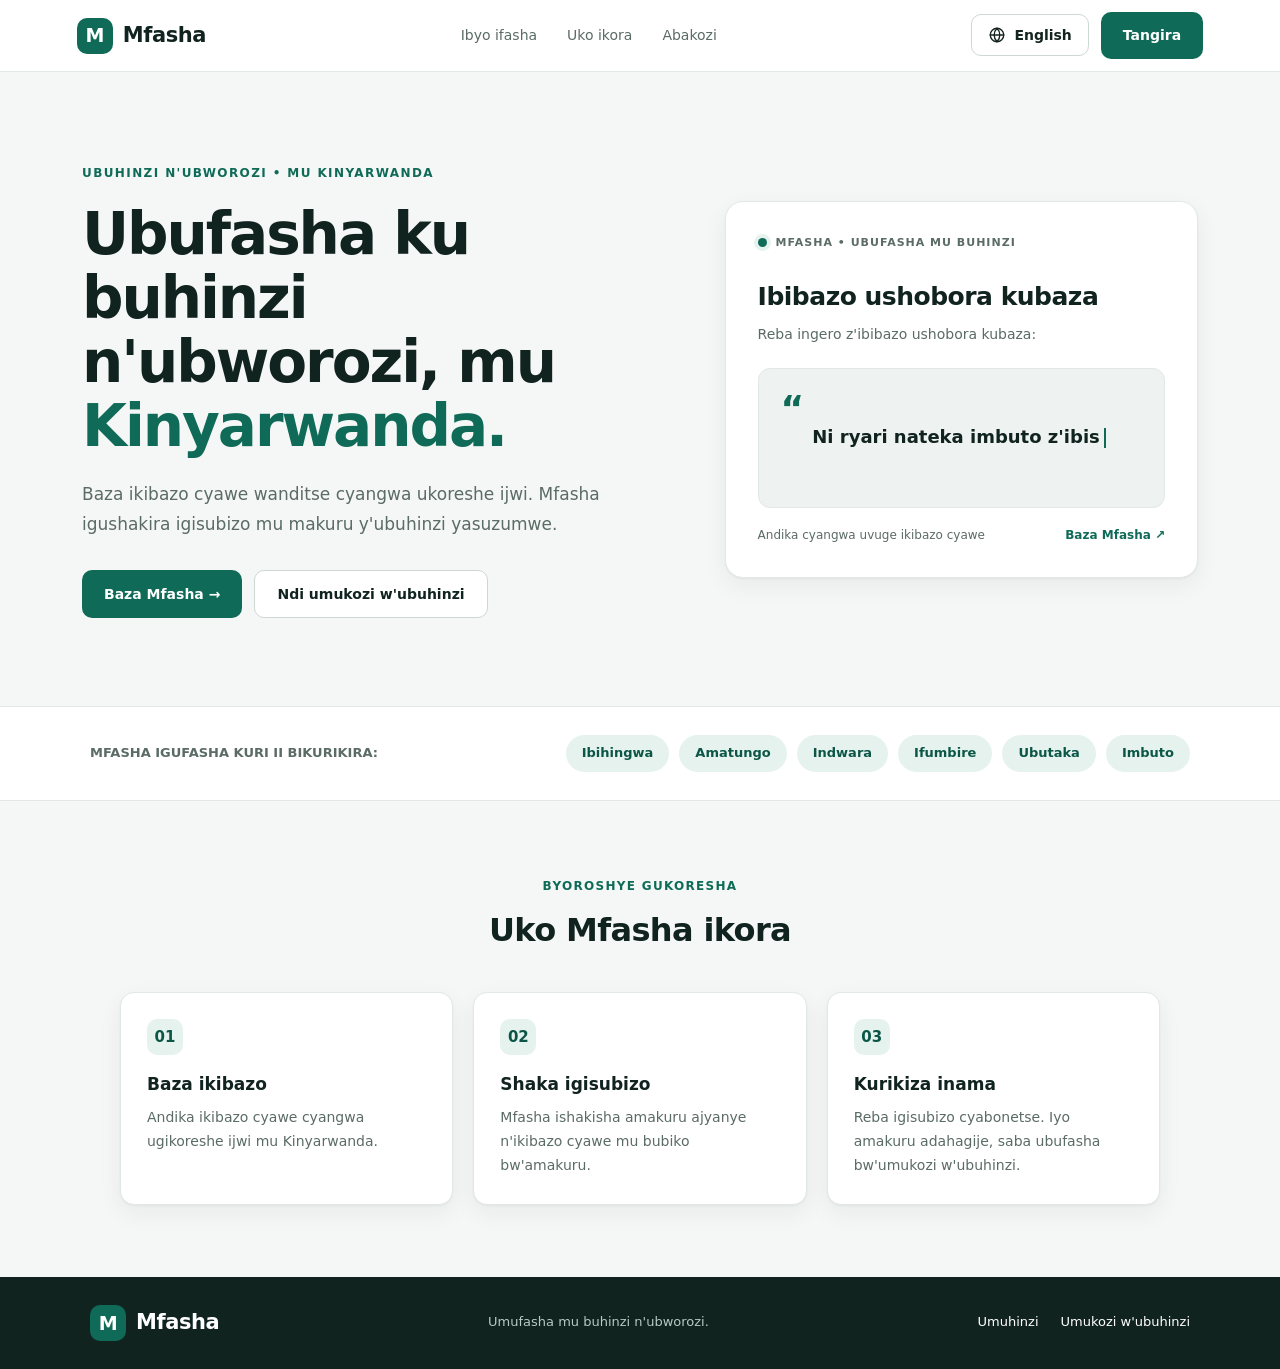
==== commit b9d2b8a2: "feat(i18n): add English translations for dynamic chatbot responses" ====
--- a/frontend/index.html
+++ b/frontend/index.html
@@ -52,7 +52,7 @@
 
     <section class="topics" id="topics">
       <div class="topics-inner">
-        <p class="topics-title">MFASHA IGUFASHA KURI:</p>
+        <p class="topics-title">MFASHA IGUFASHA KURI II BIKURIKIRA:</p>
         <div class="topic-list">
           <span class="topic">Ibihingwa</span>
           <span class="topic">Amatungo</span>
